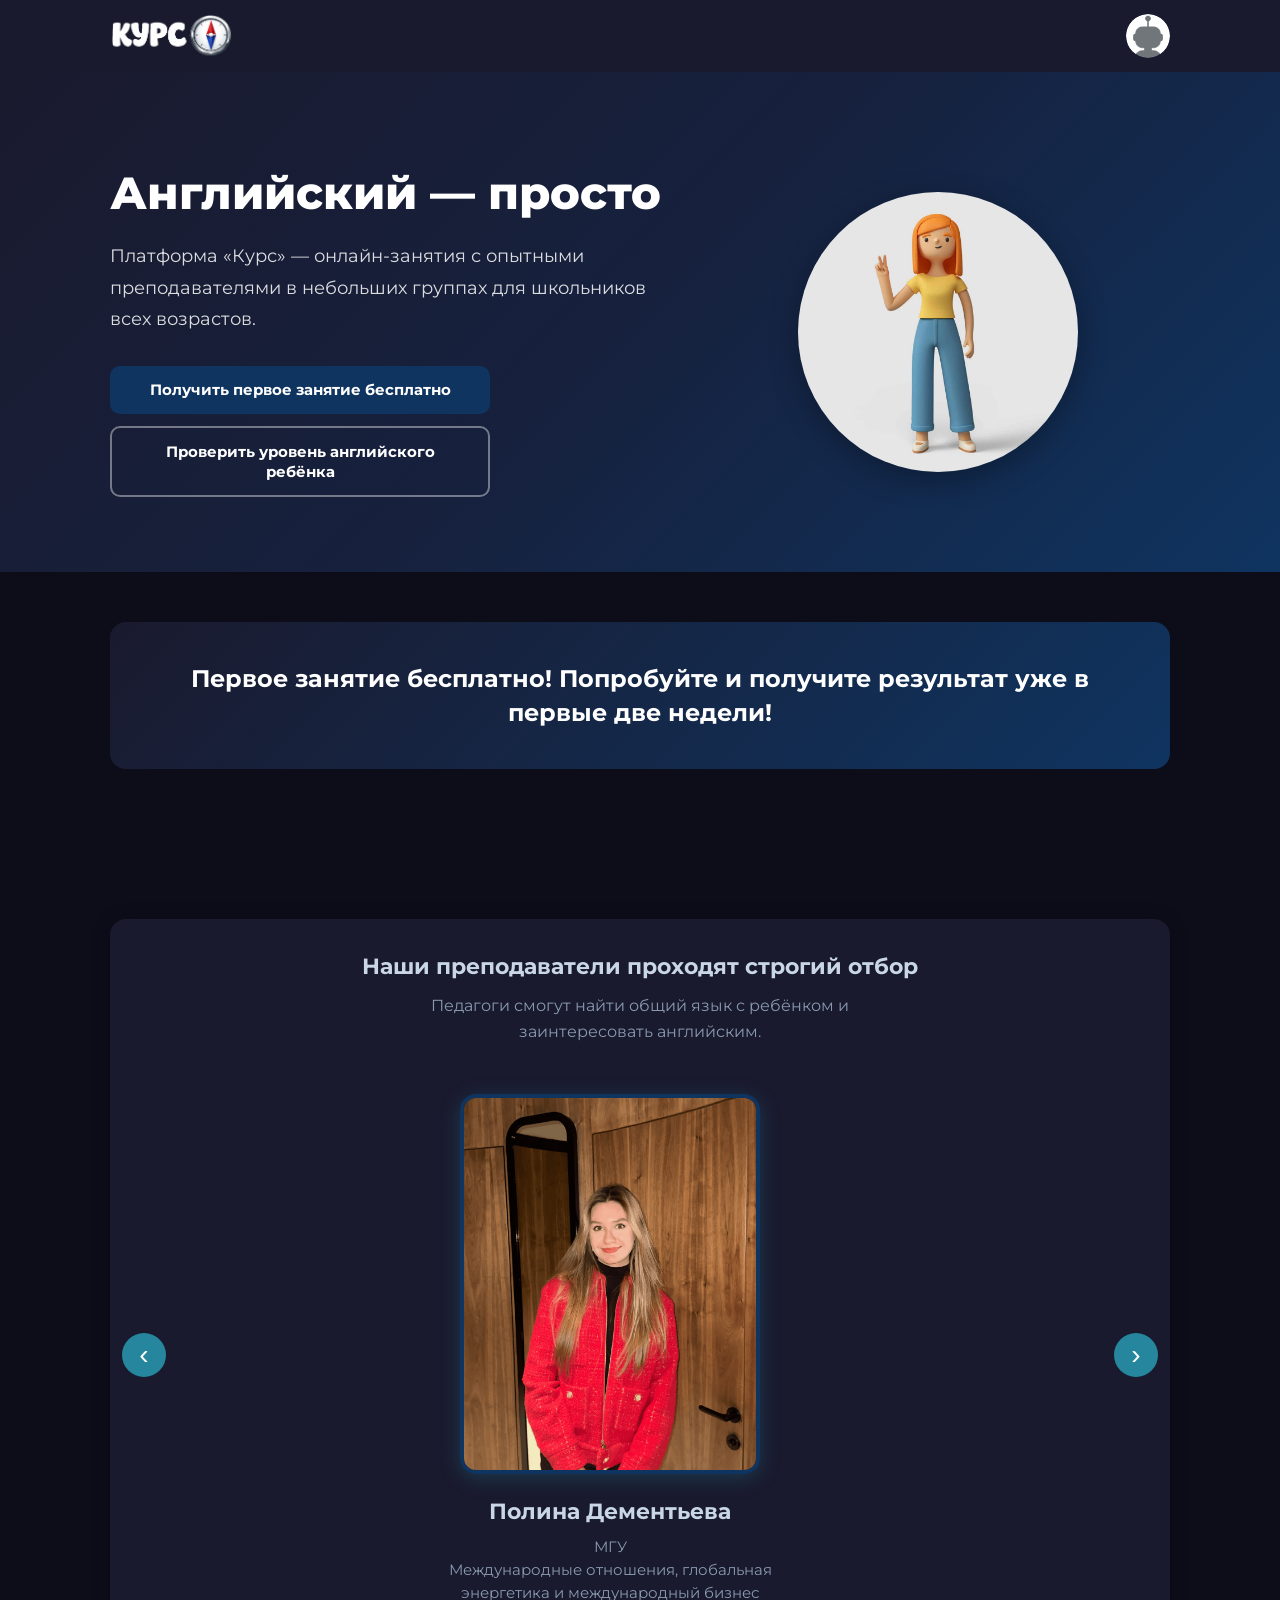
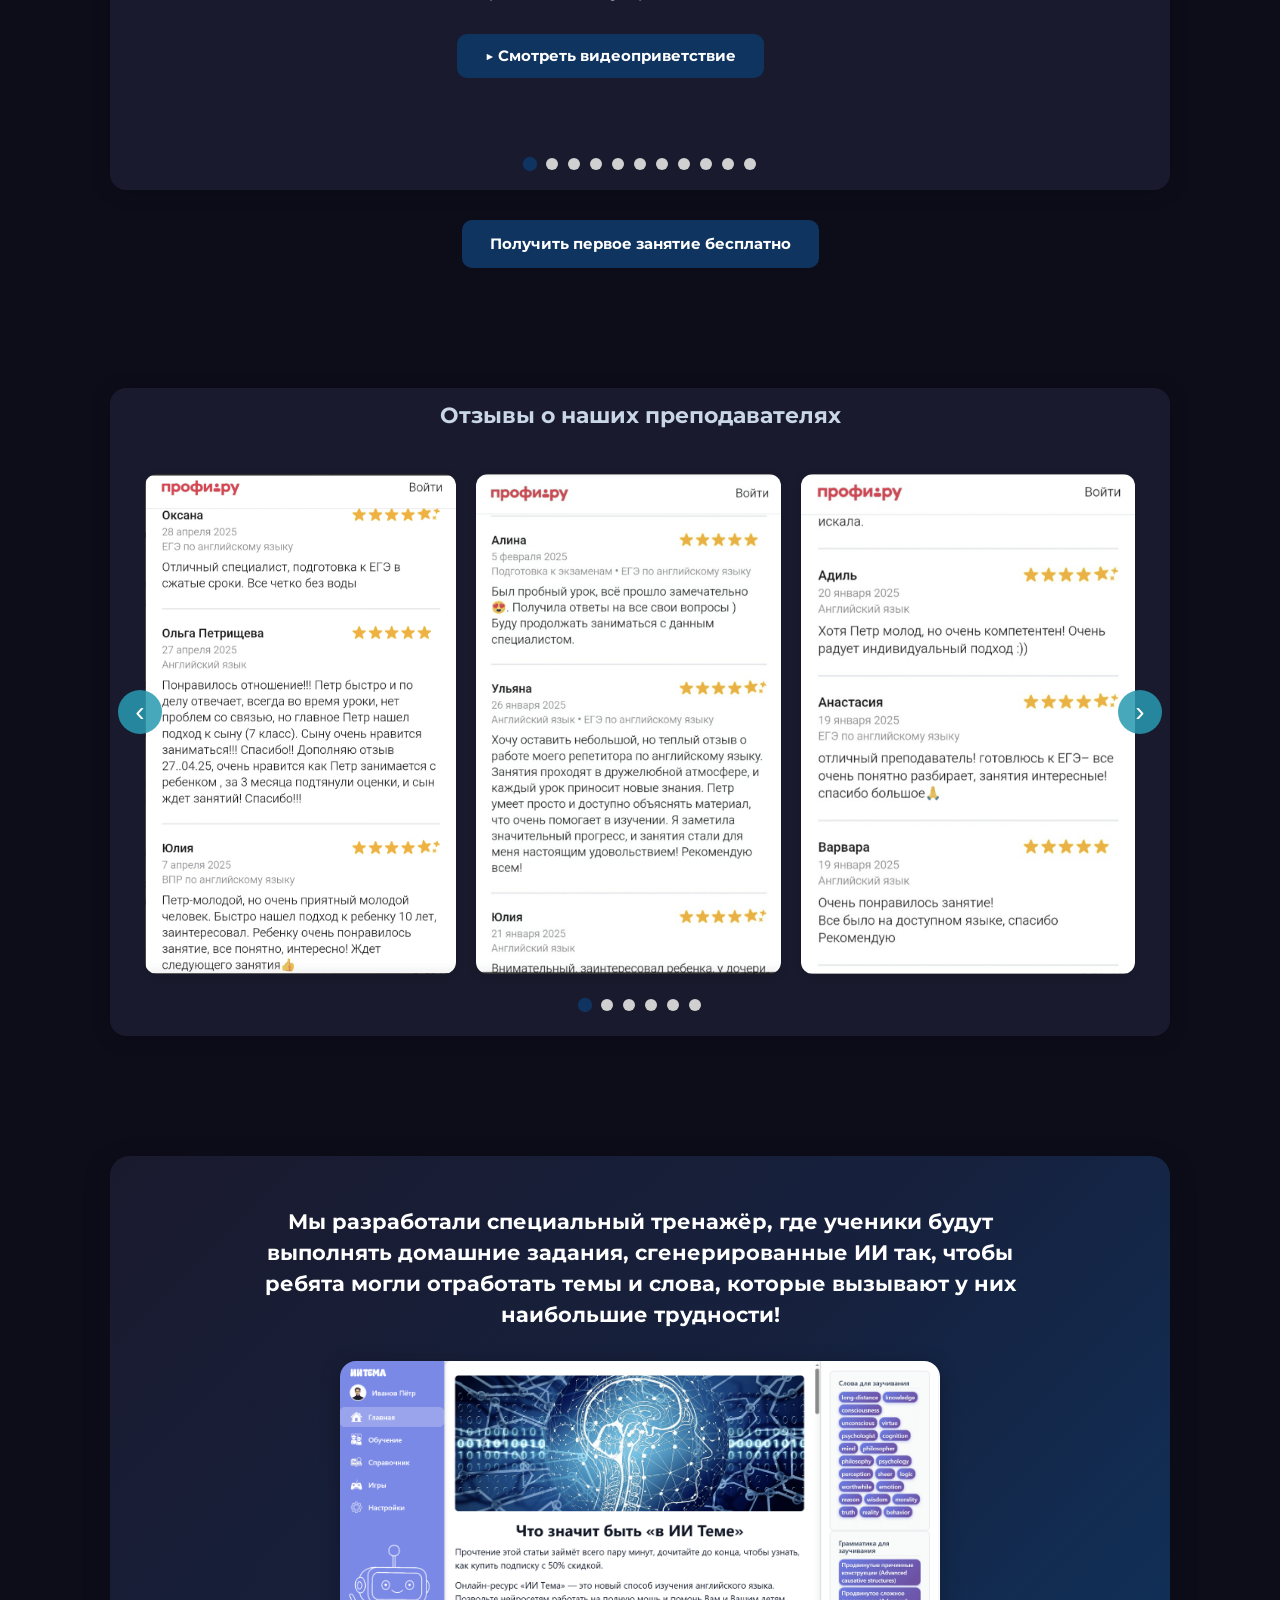
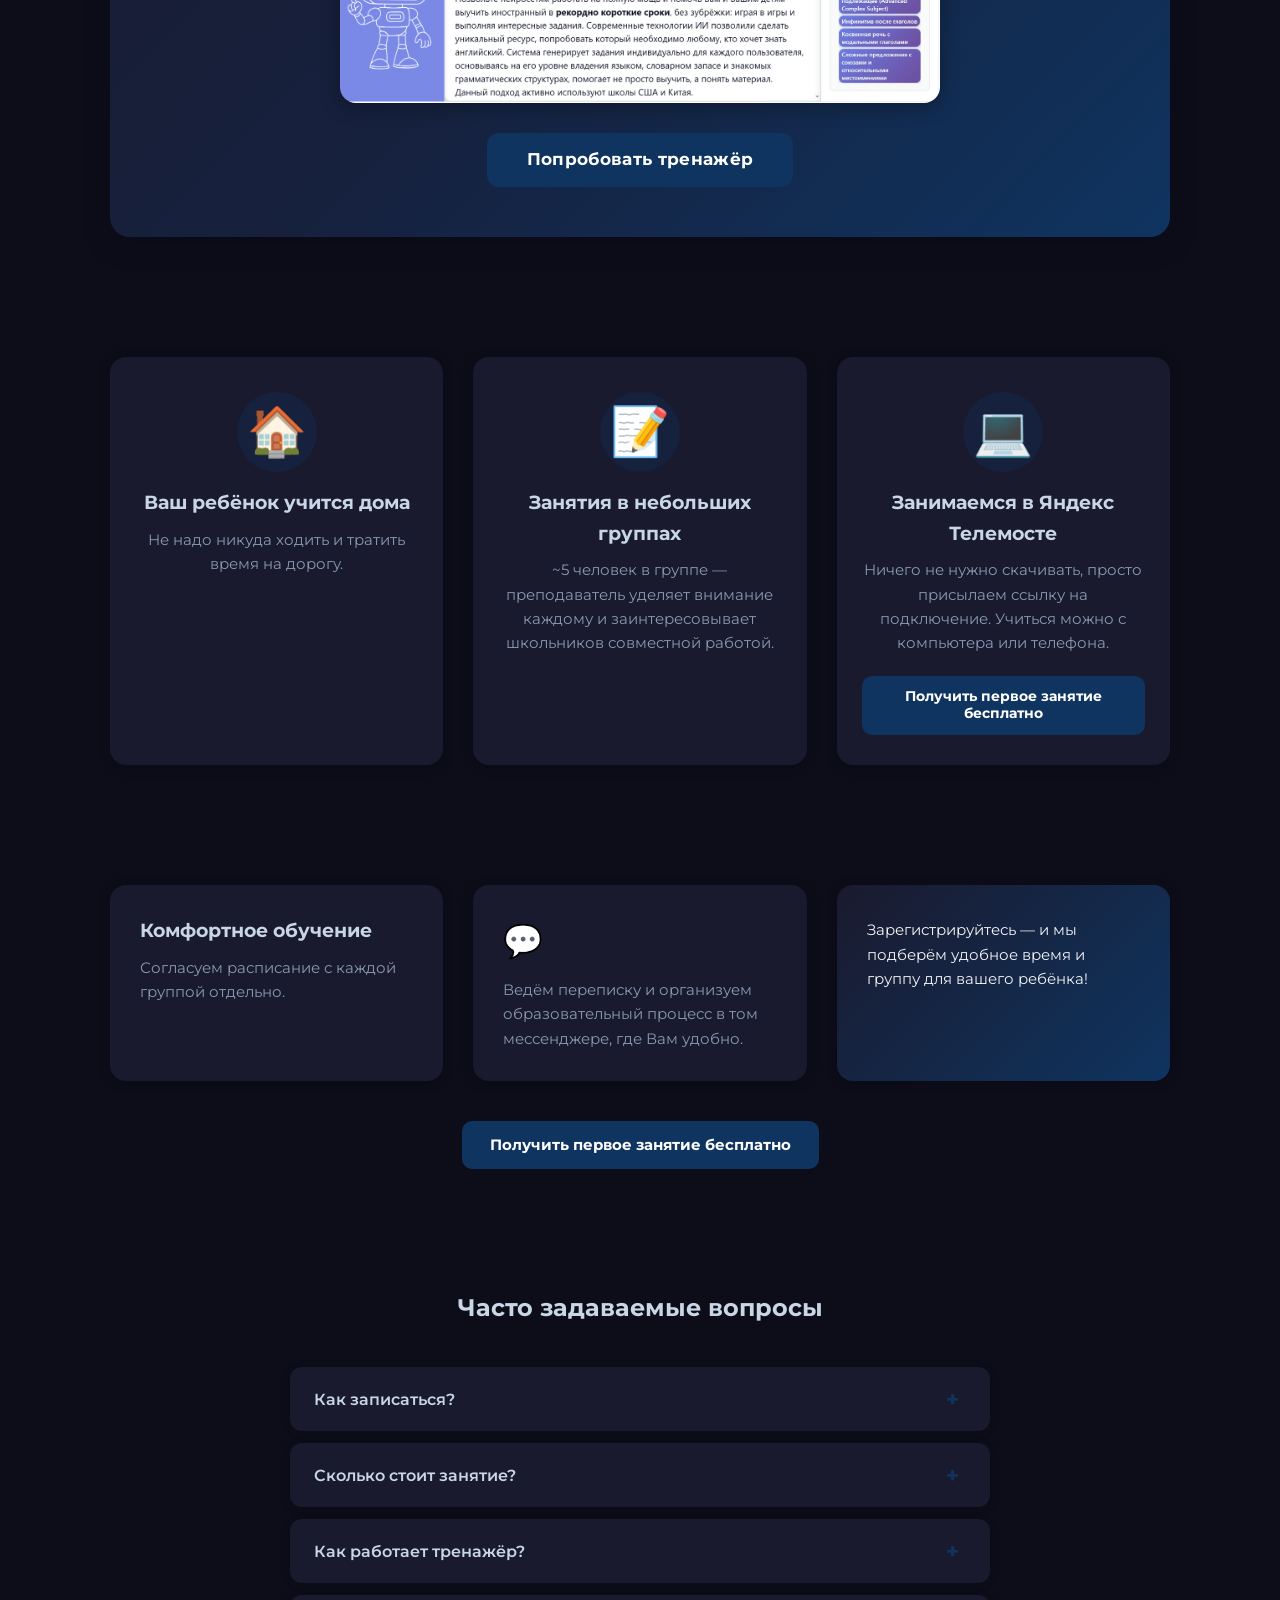
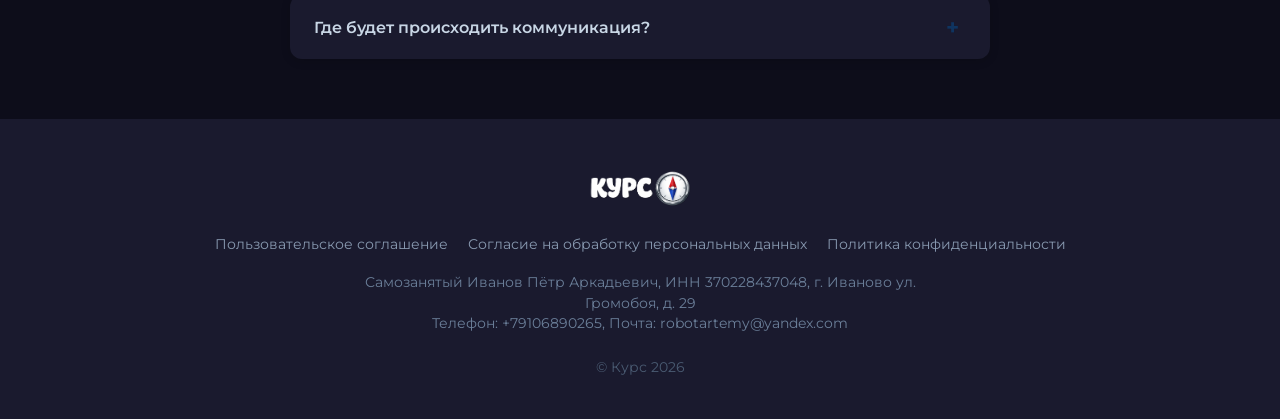
==== kurs_frontend/index.html @ ae67c0a7 "-" ====
﻿<!DOCTYPE html>
<html lang="ru">

<head>
  <!-- Yandex.Metrika counter -->
  <script type="text/javascript">
    (function (m, e, t, r, i, k, a) {
      m[i] = m[i] || function () { (m[i].a = m[i].a || []).push(arguments) };
      m[i].l = 1 * new Date();
      for (var j = 0; j < document.scripts.length; j++) { if (document.scripts[j].src === r) { return; } }
      k = e.createElement(t), a = e.getElementsByTagName(t)[0], k.async = 1, k.src = r, a.parentNode.insertBefore(k, a)
    })(window, document, "script", "https://mc.yandex.ru/metrika/tag.js?id=108667371", "ym");
    // Metrika init — всегда активна
  </script>
  <noscript>
    <div><img src="https://mc.yandex.ru/watch/108667371" style="position:absolute; left:-9999px;" alt="" /></div>
  </noscript>
  <!-- /Yandex.Metrika counter -->

  <meta charset="utf-8">
  <meta name="viewport" content="width=device-width, initial-scale=1.0">
  <meta name="description"
    content="Курс - онлайн-занятия английским с опытными преподавателями для школьников. Первое занятие бесплатно!">
  <title>Курс - Английский для школьников онлайн</title>
  <link rel="preconnect" href="https://fonts.googleapis.com">
  <link rel="preconnect" href="https://fonts.gstatic.com" crossorigin>
  <link href="https://fonts.googleapis.com/css2?family=Montserrat:wght@400;500;600;700;800;900&display=swap"
    rel="stylesheet">
  <link rel="stylesheet" href="index.css">
</head>

<body>

  <!-- ============ HEADER ============ -->
  <header class="header">
    <div class="container header-inner">
      <img src="images/kurs_logo.png" alt="Курс логотип" class="logo">
      <div class="header-right">
        <div class="avatar-circle">
          <img src="images/default_avatar.png" alt="Аватар" class="avatar-img">
        </div>
      </div>
    </div>
  </header>

  <!-- ============ HERO ============ -->
  <section class="hero">
    <div class="container hero-grid">
      <div class="hero-text">
        <h1>Английский — просто</h1>
        <p class="hero-subtitle">Платформа «Курс» — онлайн-занятия с опытными преподавателями в небольших группах для
          школьников всех возрастов.</p>
        <div class="hero-buttons">
          <button class="btn btn-primary" onclick="openModal()">Получить первое занятие бесплатно</button>
          <button class="btn btn-secondary" onclick="openTestModal()">Проверить уровень английского ребёнка</button>
        </div>
      </div>
      <div class="hero-image">
        <img src="images/start_picture.jpg" alt="Учёба онлайн" class="hero-image-round">
      </div>
    </div>
  </section>

  <!-- ============ BANNтсяER ============ -->
  <section class="banner">
    <div class="container">
      <div class="banner-card">
        <h2>Первое занятие бесплатно! Попробуйте и получите результат уже в первые две недели!</h2>
      </div>
    </div>
  </section>

  <!-- ============ TEACHERS ============ -->
  <section class="section" id="teachers">
    <div class="container">
      <!-- Teacher carousel -->
      <div class="teachers-carousel">
        <div class="teachers-header">
          <h3>Наши преподаватели проходят строгий отбор</h3>
          <p>Педагоги смогут найти общий язык с ребёнком и заинтересовать английским.</p>
        </div>

        <div class="teacher-slider" id="teacherSlider">
          <!-- Teacher 1: Полина Дементьева -->
          <div class="teacher-card" data-teacher="1">
            <div class="teacher-photo">
              <img src="images/teacher_1.png" alt="Полина Дементьева">
            </div>
            <h4 class="teacher-name">Полина Дементьева</h4>
            <p class="teacher-desc">МГУ<br>Международные отношения, глобальная энергетика и международный бизнес</p>
            <!-- Video section for teacher 1 -->
            <div class="teacher-video-section">
              <button class="btn btn-play" onclick="openTeacherVideo('videos/teacher_1_video.mp4', 1)">▶ Смотреть
                видеоприветствие</button>
            </div>
          </div>

          <!-- Teacher 2: Пётр Иванов -->
          <div class="teacher-card" data-teacher="2">
            <div class="teacher-photo">
              <img src="images/teacher_2.jpg" alt="Пётр Иванов">
            </div>
            <h4 class="teacher-name">Пётр Иванов</h4>
            <p class="teacher-desc">РУДН<br>Филология</p>
          </div>

          <!-- Teacher 3: Диана Пакушина -->
          <div class="teacher-card" data-teacher="3">
            <div class="teacher-photo">
              <img src="images/teacher_3.jpg" alt="Диана Пакушина">
            </div>
            <h4 class="teacher-name">Диана Пакушина</h4>
            <p class="teacher-desc">ИвГУ<br>Зарубежная филология, переводоведение</p>
          </div>

          <!-- Teacher 4: Дана Дубильер -->
          <div class="teacher-card" data-teacher="4">
            <div class="teacher-photo">
              <img src="images/teacher_4.jpg" alt="Дана Дубильер">
            </div>
            <h4 class="teacher-name">Дана Дубильер</h4>
            <p class="teacher-desc">ТГУ, МГУ<br>Инновационные методики обучения английскому языку: теория и практика</p>
          </div>

          <!-- Teacher 5: Матвей Маликов -->
          <div class="teacher-card" data-teacher="5">
            <div class="teacher-photo">
              <img src="images/teacher_5.jpg" alt="Матвей Маликов">
            </div>
            <h4 class="teacher-name">Матвей Маликов</h4>
            <p class="teacher-desc">РУДН<br>Филология</p>
          </div>

          <!-- Teacher 6: Полина Лукина -->
          <div class="teacher-card" data-teacher="6">
            <div class="teacher-photo">
              <img src="images/teacher_6.png" alt="Полина Лукина">
            </div>
            <h4 class="teacher-name">Полина Лукина</h4>
            <p class="teacher-desc">УМЦ<br>Лингвистика межкультурных отношений</p>
          </div>

          <!-- Teacher 7: Артём Телегин -->
          <div class="teacher-card" data-teacher="7">
            <div class="teacher-photo">
              <img src="images/teacher_7.jpg" alt="Артём Телегин">
            </div>
            <h4 class="teacher-name">Артём Телегин</h4>
            <p class="teacher-desc">ТОГУ<br>Перевод переводоведение</p>
          </div>

          <!-- Teacher 8: Анастасия Евграшина -->
          <div class="teacher-card" data-teacher="8">
            <div class="teacher-photo">
              <img src="images/teacher_8.jpg" alt="Анастасия Евграшина">
            </div>
            <h4 class="teacher-name">Анастасия Евграшина</h4>
            <p class="teacher-desc">РУДН<br>Филология</p>
          </div>

          <!-- Teacher 9: Анастасия Фоменкова -->
          <div class="teacher-card" data-teacher="9">
            <div class="teacher-photo">
              <img src="images/teacher_9.jpg" alt="Анастасия Фоменкова">
            </div>
            <h4 class="teacher-name">Анастасия Фоменкова</h4>
            <p class="teacher-desc">МИУ<br>Международные отношения, перевод переводоведение</p>
          </div>

          <!-- Teacher 10: Марина Шатских -->
          <div class="teacher-card" data-teacher="10">
            <div class="teacher-photo">
              <img src="images/teacher_10.jpg" alt="Марина Шатских">
            </div>
            <h4 class="teacher-name">Марина Шатских</h4>
            <p class="teacher-desc">ТНУ<br>Английский и испанский языки и литература</p>
          </div>

          <!-- Teacher 11: Юлия Терехова -->
          <div class="teacher-card" data-teacher="11">
            <div class="teacher-photo">
              <img src="images/teacher_11.png" alt="Юлия Терехова">
            </div>
            <h4 class="teacher-name">Юлия Терехова</h4>
            <p class="teacher-desc">Bilim University (Анталия)<br>Политология и международные отношения</p>
          </div>
        </div>

        <!-- Navigation arrows -->
        <button class="slider-arrow slider-arrow-left" onclick="slideTeacher(-1)">‹</button>
        <button class="slider-arrow slider-arrow-right" onclick="slideTeacher(1)">›</button>

        <!-- Dots -->
        <div class="slider-dots" id="teacherDots">
          <span class="dot active" onclick="goToTeacher(0)"></span>
          <span class="dot" onclick="goToTeacher(1)"></span>
          <span class="dot" onclick="goToTeacher(2)"></span>
          <span class="dot" onclick="goToTeacher(3)"></span>
          <span class="dot" onclick="goToTeacher(4)"></span>
          <span class="dot" onclick="goToTeacher(5)"></span>
          <span class="dot" onclick="goToTeacher(6)"></span>
          <span class="dot" onclick="goToTeacher(7)"></span>
          <span class="dot" onclick="goToTeacher(8)"></span>
          <span class="dot" onclick="goToTeacher(9)"></span>
          <span class="dot" onclick="goToTeacher(10)"></span>
        </div>
      </div>

      <div style="text-align:center; margin-top: 30px;">
        <button class="btn btn-primary" onclick="openModal()">Получить первое занятие бесплатно</button>
      </div>
    </div>
  </section>

  <!-- ============ REVIEWS ============ -->
  <section class="section" id="reviews">
    <div class="container">

      <div class="reviews-carousel">
        <div class="reviews-header">
          <h3>Отзывы о наших преподавателях</h3>
        </div>

        <div class="reviews-slider" id="reviewsSlider">
          <!-- Отзывы Петра Иванова -->
          <!-- Review 1 (Пётр) -->
          <div class="review-card">
            <img src="images/teacher_2_review_1.png" alt="Отзыв 1" class="review-img"
              onclick="openReviewModal(this.src)">
          </div>
          <!-- Review 2 (Пётр) -->
          <div class="review-card">
            <img src="images/teacher_2_review_2.png" alt="Отзыв 2" class="review-img"
              onclick="openReviewModal(this.src)">
          </div>
          <!-- Review 3 (Пётр) -->
          <div class="review-card">
            <img src="images/teacher_2_review_3.png" alt="Отзыв 3" class="review-img"
              onclick="openReviewModal(this.src)">
          </div>
          <!-- Review 4 (Полина) -->
          <div class="review-card">
            <img src="images/teacher_1_review_1.jpg" alt="Отзыв 4" class="review-img"
              onclick="openReviewModal(this.src)">
          </div>
          <!-- Review 5 (Полина) -->
          <div class="review-card">
            <img src="images/teacher_1_review_2.jpg" alt="Отзыв 5" class="review-img"
              onclick="openReviewModal(this.src)">
          </div>
          <!-- Review 6 (Полина) -->
          <div class="review-card">
            <img src="images/teacher_1_review_3.jpg" alt="Отзыв 6" class="review-img"
              onclick="openReviewModal(this.src)">
          </div>
        </div>

        <!-- Navigation arrows -->
        <button class="reviews-arrow reviews-arrow-left" onclick="slideReview(-1)">‹</button>
        <button class="reviews-arrow reviews-arrow-right" onclick="slideReview(1)">›</button>

        <!-- Dots -->
        <div class="reviews-dots" id="reviewsDots">
          <span class="dot active" onclick="goToReview(0)"></span>
          <span class="dot" onclick="goToReview(1)"></span>
          <span class="dot" onclick="goToReview(2)"></span>
          <span class="dot" onclick="goToReview(3)"></span>
          <span class="dot" onclick="goToReview(4)"></span>
          <span class="dot" onclick="goToReview(5)"></span>
        </div>
      </div>
    </div>
  </section>

  <!-- ============ TEMA RESOURCE ============ -->
  <section class="section tema-section">
    <div class="container">
      <div class="tema-card">
        <h2 class="tema-title">Мы разработали специальный тренажёр, где ученики будут выполнять домашние задания,
          сгенерированные ИИ так, чтобы ребята могли отработать темы и слова, которые вызывают у них наибольшие
          трудности!
        </h2>
        <div class="tema-image-wrapper">
          <img src="images/tema.png" alt="Tema.study - платформа с ИИ для домашних заданий" class="tema-image">
        </div>
        <a href="https://tema.study" target="_blank" class="btn btn-tema">Попробовать тренажёр</a>
      </div>
    </div>
  </section>

  <!-- ============ FEATURES ============ -->
  <section class="section">
    <div class="container">
      <div class="features-grid">
        <div class="feature-card">
          <div class="feature-img">🏠</div>
          <h4>Ваш ребёнок учится дома</h4>
          <p>Не надо никуда ходить и тратить время на дорогу.</p>
        </div>
        <div class="feature-card">
          <div class="feature-img">📝</div>
          <h4>Занятия в небольших группах</h4>
          <p>~5 человек в группе — преподаватель уделяет внимание каждому и заинтересовывает школьников совместной
            работой.</p>
        </div>
        <div class="feature-card">
          <div class="feature-img">💻</div>
          <h4>Занимаемся в Яндекс Телемосте</h4>
          <p>Ничего не нужно скачивать, просто присылаем ссылку на подключение. Учиться можно с компьютера или телефона.
          </p>
          <button class="btn btn-primary" onclick="openModal()">Получить первое занятие бесплатно</button>
        </div>
      </div>
    </div>
  </section>

  <!-- ============ COMFORT ============ -->
  <section class="section">
    <div class="container">
      <div class="comfort-grid">
        <div class="comfort-item">
          <h4>Комфортное обучение</h4>
          <p>Согласуем расписание с каждой группой отдельно.</p>
        </div>
        <div class="comfort-item">
          <div class="icon">💬</div>
          <p>Ведём переписку и организуем образовательный процесс в том мессенджере, где Вам удобно.</p>
        </div>
        <div class="comfort-item comfort-item-accent">
          <div class="comfort-accent-content">
            <p>Зарегистрируйтесь — и мы подберём удобное время и группу для вашего ребёнка!</p>
          </div>
        </div>
      </div>
      <div style="text-align:center; margin-top: 40px;">
        <button class="btn btn-primary" onclick="openModal()">Получить первое занятие бесплатно</button>
      </div>
    </div>
  </section>

  <!-- ============ FAQ ============ -->
  <section class="section" id="faq">
    <div class="container">
      <div class="faq-header">
        <h3>Часто задаваемые вопросы</h3>
      </div>

      <div class="faq-list">
        <div class="faq-item">
          <button class="faq-question" onclick="toggleFaq(this)">
            <span>Как записаться?</span>
            <span class="faq-icon">+</span>
          </button>
          <div class="faq-answer">
            <p>Зарегистрируйтесь и с Вами сразу свяжется наш менеджер, чтобы записать на бесплатное пробное занятие.</p>
          </div>
        </div>

        <div class="faq-item">
          <button class="faq-question" onclick="toggleFaq(this)">
            <span>Сколько стоит занятие?</span>
            <span class="faq-icon">+</span>
          </button>
          <div class="faq-answer">
            <p>Зависит от группы, определяемой по уровню языка, одно можно сказать точно, наше предложение по цене будет
              одним из лучших, так как все наши бизнес-процессы оптимизированы.</p>
          </div>
        </div>

        <div class="faq-item">
          <button class="faq-question" onclick="toggleFaq(this)">
            <span>Как работает тренажёр?</span>
            <span class="faq-icon">+</span>
          </button>
          <div class="faq-answer">
            <p>Наш тренажёр разрабатывался год и протестирован на многих учениках — с ним люди, которые не имели никаких
              знаний, начинали говорить в первые недели занятий.</p>
          </div>
        </div>

        <div class="faq-item">
          <button class="faq-question" onclick="toggleFaq(this)">
            <span>Где будет происходить коммуникация?</span>
            <span class="faq-icon">+</span>
          </button>
          <div class="faq-answer">
            <p>Занятия мы ведём в Яндекс Телемосте, а общаемся с родителями и учениками в том мессенджере, где им
              удобно.</p>
          </div>
        </div>
      </div>
    </div>
  </section>

  <!-- ============ FOOTER ============ -->
  <footer class="footer">
    <div class="container footer-inner">
      <img src="images/kurs_logo.png" alt="Курс логотип" class="logo footer-logo">
      <div class="footer-links">
        <a href="/docs/user-agreement/">Пользовательское соглашение</a>
        <a href="/docs/consent/">Согласие на обработку персональных данных</a>
        <a href="/docs/privacy-policy/">Политика конфиденциальности</a>
      </div>
      <p class="footer-info">Самозанятый Иванов Пётр Аркадьевич, ИНН 370228437048, г. Иваново ул. Громобоя, д.
        29<br>Телефон: +79106890265, Почта: robotartemy@yandex.com</p>
      <p class="footer-copyright">© Курс 2026</p>
    </div>
  </footer>

  <!-- ============ MODAL: Вход / Регистрация ============ -->
  <div id="modal" class="modal-overlay">
    <div class="modal modal-auth">
      <button class="modal-close" onclick="closeModal()">&times;</button>
      <div class="modal-body">
        <p class="modal-title">
          Чтобы получить бесплатное занятие, полезные материалы и специальное предложение, войдите в свой аккаунт!
        </p>
        <div class="auth-buttons">
          <button class="btn btn-auth active" id="btnLoginTab" onclick="switchAuthTab('login')">Вход</button>
          <button class="btn btn-auth" id="btnRegisterTab" onclick="switchAuthTab('register')">Регистрация</button>
        </div>
        <div id="loginForm" class="auth-form">
          <label for="loginPhone">Номер телефона</label>
          <input type="tel" id="loginPhone" placeholder="+7 (___) ___-__-__" autocomplete="tel">
          <label for="loginPassword">Пароль</label>
          <input type="password" id="loginPassword" placeholder="Введите пароль" autocomplete="current-password">
          <div id="loginError" class="auth-error"
            style="display:none; color:#e57373; font-size:0.85rem; margin-bottom:10px;"></div>
          <button class="btn btn-login" id="loginSubmitBtn" onclick="loginByPhone()">Войти</button>
          <button class="btn btn-yandex" id="yandexBtnLogin"
            onclick="window.location.href='/api/yandex-auth/?mode=login'">
            Вход через Яндекс
          </button>
        </div>
        <div id="registerForm" class="auth-form" style="display:none;">
          <label for="regPhone">Номер телефона</label>
          <input type="tel" id="regPhone" placeholder="+7 (___) ___-__-__" autocomplete="tel">
          <label for="regPassword">Пароль</label>
          <input type="password" id="regPassword" placeholder="Придумайте пароль (минимум 8 символов)"
            autocomplete="new-password">
          <label for="regPassword2">Повторите пароль</label>
          <input type="password" id="regPassword2" placeholder="Повторите пароль" autocomplete="new-password">
          <div id="regError" class="auth-error"
            style="display:none; color:#e57373; font-size:0.85rem; margin-bottom:10px;"></div>
          <button class="btn btn-login" id="registerSubmitBtn" onclick="registerByPhone()">Зарегистрироваться</button>
          <button class="btn btn-yandex" id="yandexBtnRegister"
            onclick="window.location.href='/api/yandex-auth/?mode=register'">
            Регистрация через Яндекс
          </button>
        </div>
      </div>
    </div>
  </div>

  <!-- ============ MODAL: Тест ============ -->
  <div id="testModal" class="modal-overlay">
    <div class="modal modal-test">
      <button class="modal-close" onclick="closeTestModal()">&times;</button>
      <div id="testContent" class="modal-body"></div>
    </div>
  </div>

  <!-- ============ MODAL: Видео преподавателя ============ -->
  <div id="videoModal" class="modal-overlay">
    <div class="modal modal-video">
      <button class="modal-close" onclick="closeVideoModal()">&times;</button>
      <div class="modal-body video-modal-body">
        <video id="teacherVideoPlayer" controls class="teacher-video-player">
          <source src="" type="video/mp4">
          Ваш браузер не поддерживает видео.
        </video>
      </div>
    </div>
  </div>

  <!-- ============ MODAL: Просмотр отзыва ============ -->
  <div id="reviewModal" class="modal-overlay">
    <div class="modal modal-review">
      <button class="modal-close" onclick="closeReviewModal()">&times;</button>
      <div class="modal-body review-modal-body">
        <img id="reviewModalImg" src="" alt="Отзыв" class="review-full-img">
      </div>
    </div>
  </div>

  <!-- ============ MODAL: Срочная запись с таймером ============ -->
  <div id="urgencyModal" class="modal-overlay">
    <div class="modal modal-urgency">
      <div class="modal-urgency-header">
        <div class="urgency-timer-bar" id="urgencyTimerBar"></div>
      </div>
      <div class="modal-body">
        <button class="modal-close urgency-close" onclick="closeUrgencyModal()" title="Закрыть">&times;</button>
        <p class="modal-title">Успейте записать вашего ребёнка на занятие!</p>
        <p class="modal-title urgency-subtitle">Заполните данные, чтобы наш менеджер мог связаться с вами и вы получили
          <strong>первое занятие для вашего ребёнка бесплатно</strong>!
        </p>
        <form id="urgencyForm">
          <label for="urgencyPhone">Номер телефона <span class="required">*</span></label>
          <input type="tel" id="urgencyPhone" required placeholder="+7 (___) ___-__-__">
          <div class="modal-buttons">
            <button type="button" class="btn btn-cancel" onclick="closeUrgencyModal()">Нет, спасибо</button>
            <button type="button" class="btn btn-primary" id="urgencySubmitBtn">Отправить</button>
          </div>
        </form>
        <div class="modal-extra">
          <p class="modal-extra-text">Напишите нам сами и получите <strong>второе занятие для вашего ребёнка
              бесплатно</strong>!</p>
          <a href="https://t.me/pete_ivan2000" target="_blank" class="btn btn-tg">Написать менеджеру</a>
        </div>
      </div>
    </div>
  </div>

  <!-- Куки-баннер удалён. Метрика всегда активна. -->

  <!-- ============ SCRIPTS ============ -->
  <script>
    /* ---- Яндекс Метрика — инициализация сразу, без куки-баннера ---- */
    (function () {
      if (typeof ym === "function") {
        ym(108667371, "init", {
          ssr: true, webvisor: true, clickmap: true, ecommerce: "dataLayer",
          referrer: document.referrer, url: location.href,
          accurateTrackBounce: true, trackLinks: true
        });
      }
    })();

    var testQuestions = [];
    var currentQuestionIndex = 0;
    var userAnswers = [];

    fetch("english_level_test.json")
      .then(function (r) { return r.json(); })
      .then(function (data) { testQuestions = data; })
      .catch(function (e) { console.error("Error loading test:", e); });

    function openModal() { document.getElementById("modal").classList.add("open"); }
    function closeModal() { document.getElementById("modal").classList.remove("open"); }

    function openTestModal() {
      currentQuestionIndex = 0;
      userAnswers = [];
      displayQuestion();
      document.getElementById("testModal").classList.add("open");
    }

    function closeTestModal() { document.getElementById("testModal").classList.remove("open"); }

    function displayQuestion() {
      var el = document.getElementById("testContent");
      var num = currentQuestionIndex + 1;
      if (currentQuestionIndex >= 24) { showTestResults(); return; }
      var q = testQuestions["question_" + num];
      if (!q) { showTestResults(); return; }

      var opts = "";
      for (var i = 1; i <= 5; i++) {
        var opt = testQuestions["question_" + num + "_variant_" + i];
        if (!opt) continue;
        var checked = (userAnswers[currentQuestionIndex] && userAnswers[currentQuestionIndex].answer === i) ? "checked" : "";
        opts += '<label class="test-option"><input type="radio" name="answer" value="' + i + '" ' + checked + ">" + opt + "</label>";
      }

      var nav = '<div class="test-nav">';
      if (currentQuestionIndex > 0) nav += '<button class="btn btn-ghost" onclick="prevQuestion()">Назад</button>';
      nav += '<button class="btn btn-primary" onclick="nextQuestion()">Далее</button>';
      nav += '<button class="btn btn-ghost" onclick="skipQuestion()">Пропустить</button></div>';

      el.innerHTML = '<div class="test-question"><div class="test-progress">Вопрос ' + num + ' из 24</div><p class="test-q-text">' + q + "</p>" + opts + nav + "</div>";
    }

    function nextQuestion() {
      var sel = document.querySelector("#testContent input[name='answer']:checked");
      if (!sel) { alert("Пожалуйста, выберите ответ"); return; }
      var num = currentQuestionIndex + 1;
      var correct = testQuestions["question_" + num + "_correct_variant"];
      userAnswers[currentQuestionIndex] = { question: num, answer: parseInt(sel.value), correct: correct };
      currentQuestionIndex++;
      displayQuestion();
    }

    function prevQuestion() { if (currentQuestionIndex > 0) { currentQuestionIndex--; displayQuestion(); } }

    function skipQuestion() {
      var num = currentQuestionIndex + 1;
      var correct = testQuestions["question_" + num + "_correct_variant"];
      userAnswers[currentQuestionIndex] = { question: num, answer: -1, correct: correct };
      currentQuestionIndex++;
      displayQuestion();
    }

    function showTestResults() {
      var el = document.getElementById("testContent");
      var correct = 0, total = 0;
      for (var i = 0; i < userAnswers.length; i++) {
        if (userAnswers[i] && userAnswers[i].answer !== -1) {
          total++;
          if (userAnswers[i].answer === userAnswers[i].correct) correct++;
        }
      }
      var pct = total > 0 ? Math.round((correct / total) * 100) : 0;
      var level = pct >= 85 ? "Продвинутый" : (pct >= 65 ? "Продолжающий" : "Начальный");
      var lc = { "Начальный": "#e3f2fd", "Продолжающий": "#fff3e0", "Продвинутый": "#e8f5e9" };
      el.innerHTML = '<div class="test-result"><h3>Тест завершён!</h3><div class="result-stats"><p>Правильных ответов: <strong>' + correct + ' из ' + total + '</strong></p><p>Процент правильных: <strong>' + pct + "%</strong></p></div><div class='result-level' style='background:" + (lc[level] || "#e8f5e9") + "'>Ваш уровень: <strong>" + level + '</strong></div><button class="btn btn-primary" onclick="openFormWithLevel()">Записаться на пробное занятие бесплатно</button></div>';
    }

    function openFormWithLevel() { closeTestModal(); openModal(); }


    /* ---- Auth form tab switching ---- */
    var currentAuthTab = 'login';

    function switchAuthTab(tab) {
      currentAuthTab = tab;
      document.getElementById('btnLoginTab').classList.toggle('active', tab === 'login');
      document.getElementById('btnRegisterTab').classList.toggle('active', tab === 'register');
      document.getElementById('loginForm').style.display = tab === 'login' ? 'block' : 'none';
      document.getElementById('registerForm').style.display = tab === 'register' ? 'block' : 'none';
    }

    /* ---- Регистрация по телефону ---- */
    function registerByPhone() {
      var phone = document.getElementById('regPhone').value.trim();
      var password = document.getElementById('regPassword').value.trim();
      var password2 = document.getElementById('regPassword2').value.trim();
      var errorEl = document.getElementById('regError');

      errorEl.style.display = 'none';

      if (!phone) { showAuthError('regError', 'Введите номер телефона'); return; }
      if (!password || password.length < 4) { showAuthError('regError', 'Пароль должен быть не менее 4 символов'); return; }
      if (password !== password2) { showAuthError('regError', 'Пароли не совпадают'); return; }

      fetch('/api/auth/register/', {
        method: 'POST',
        headers: { 'Content-Type': 'application/json' },
        body: JSON.stringify({ phone: phone, password: password }),
        credentials: 'include'
      })
        .then(function (r) {
          if (r.ok) {
            // Успешная регистрация — редирект на welcome
            window.location.href = '/welcome.html';
          } else {
            return r.json().then(function (data) {
              showAuthError('regError', data.error || 'Ошибка регистрации');
            });
          }
        })
        .catch(function () { showAuthError('regError', 'Ошибка соединения с сервером'); });
    }

    /* ---- Вход по телефону ---- */
    function loginByPhone() {
      var phone = document.getElementById('loginPhone').value.trim();
      var password = document.getElementById('loginPassword').value.trim();
      var errorEl = document.getElementById('loginError');

      errorEl.style.display = 'none';

      if (!phone) { showAuthError('loginError', 'Введите номер телефона'); return; }
      if (!password) { showAuthError('loginError', 'Введите пароль'); return; }

      fetch('/api/auth/login/', {
        method: 'POST',
        headers: { 'Content-Type': 'application/json' },
        body: JSON.stringify({ phone: phone, password: password }),
        credentials: 'include'
      })
        .then(function (r) {
          if (r.ok) {
            window.location.href = '/welcome.html';
          } else {
            return r.json().then(function (data) {
              showAuthError('loginError', data.error || 'Ошибка входа');
            });
          }
        })
        .catch(function () { showAuthError('loginError', 'Ошибка соединения с сервером'); });
    }

    function showAuthError(id, msg) {
      var el = document.getElementById(id);
      el.textContent = msg;
      el.style.display = 'block';
    }

    /* ---- Urgency modal with timer ---- */
    var urgencyTimerInterval = null;
    var URGENCY_DURATION = 30000;

    function openUrgencyModal() {
      document.getElementById("urgencyModal").classList.add("open");
      startUrgencyTimer();
    }

    function closeUrgencyModal() {
      document.getElementById("urgencyModal").classList.remove("open");
      if (urgencyTimerInterval) {
        clearInterval(urgencyTimerInterval);
        urgencyTimerInterval = null;
      }
      var bar = document.getElementById("urgencyTimerBar");
      if (bar) {
        bar.style.width = "100%";
        bar.style.background = "#0f3460";
      }
    }

    function startUrgencyTimer() {
      var bar = document.getElementById("urgencyTimerBar");
      if (!bar) return;
      var startTime = Date.now();
      urgencyTimerInterval = setInterval(function () {
        var elapsed = Date.now() - startTime;
        var pct = Math.max(0, 100 - (elapsed / URGENCY_DURATION) * 100);
        bar.style.width = pct + "%";
        if (pct > 66) {
          bar.style.background = "#0f3460";
        } else if (pct > 33) {
          bar.style.background = "#1a1a2e";
        } else {
          bar.style.background = "#16213e";
        }
        if (pct <= 0) {
          clearInterval(urgencyTimerInterval);
          urgencyTimerInterval = null;
          closeUrgencyModal();
        }
      }, 50);
    }

    document.addEventListener("DOMContentLoaded", function () {
      document.getElementById("modal").addEventListener("click", function (e) { if (e.target === this) closeModal(); });
      document.getElementById("testModal").addEventListener("click", function (e) { if (e.target === this) closeTestModal(); });

      document.getElementById("urgencyModal").addEventListener("click", function (e) { if (e.target === this) closeUrgencyModal(); });
      document.getElementById("urgencySubmitBtn").addEventListener("click", function () {
        var phone = document.getElementById("urgencyPhone").value.trim();
        if (!phone || !/^(\+7|8)?[\s\-]?\(?[0-9]{3}\)?[\s\-]?[0-9]{3}[\s\-]?[0-9]{2}[\s\-]?[0-9]{2}$/.test(phone)) {
          alert("Пожалуйста, введите корректный номер телефона.");
          return;
        }
        fetch("/api/csrf/", { credentials: "include" })
          .then(function (r) { return r.json(); })
          .then(function (data) {
            var fd = new FormData();
            fd.append("phone", phone);
            return fetch("/api/register/", { method: "POST", headers: { "X-CSRFToken": data.csrfToken }, credentials: "include", body: fd });
          })
          .then(function (response) {
            if (response.ok) {
              alert("Спасибо! Ваши данные отправлены. Менеджер свяжется с вами для организации первого бесплатного занятия.");
              closeUrgencyModal();
              document.getElementById("urgencyForm").reset();
            } else {
              alert("Произошла ошибка при отправке. Попробуйте ещё раз.");
            }
          })
          .catch(function () { alert("Не удалось отправить данные. Проверьте подключение к интернету."); });
      });
      // Auto-open urgency modal is removed — it should not open automatically
    });

    /* ---- Teacher carousel ---- */
    var currentTeacherIndex = 0;
    var totalTeachers = 11;

    function slideTeacher(direction) {
      currentTeacherIndex += direction;
      if (currentTeacherIndex < 0) currentTeacherIndex = totalTeachers - 1;
      if (currentTeacherIndex >= totalTeachers) currentTeacherIndex = 0;
      updateTeacherSlider();
    }

    function goToTeacher(index) {
      currentTeacherIndex = index;
      updateTeacherSlider();
    }

    function updateTeacherSlider() {
      var slider = document.getElementById("teacherSlider");
      var cards = slider.querySelectorAll(".teacher-card");
      if (cards.length > 0) {
        var cardWidth = cards[0].offsetWidth;
        var style = window.getComputedStyle(cards[0]);
        var marginRight = parseFloat(style.marginRight) || 0;
        var step = cardWidth + marginRight;
        slider.style.transform = "translateX(-" + (currentTeacherIndex * step) + "px)";
      }
      var dots = document.querySelectorAll("#teacherDots .dot");
      for (var i = 0; i < dots.length; i++) {
        dots[i].classList.toggle("active", i === currentTeacherIndex);
      }
    }

    /* ---- Teacher video ---- */
    function openTeacherVideo(videoPath, teacherNum) {
      var video = document.getElementById("teacherVideoPlayer");
      video.src = videoPath;
      video.load();
      document.getElementById("videoModal").classList.add("open");
    }

    function closeVideoModal() {
      var video = document.getElementById("teacherVideoPlayer");
      video.pause();
      video.src = "";
      document.getElementById("videoModal").classList.remove("open");
    }

    document.addEventListener("DOMContentLoaded", function () {
      document.getElementById("videoModal").addEventListener("click", function (e) {
        if (e.target === this) closeVideoModal();
      });
      document.getElementById("reviewModal").addEventListener("click", function (e) {
        if (e.target === this) closeReviewModal();
      });
    });

    /* ---- Reviews carousel ---- */
    var currentReviewIndex = 0;
    var totalReviews = 6;

    function slideReview(direction) {
      currentReviewIndex += direction;
      if (currentReviewIndex < 0) currentReviewIndex = totalReviews - 1;
      if (currentReviewIndex >= totalReviews) currentReviewIndex = 0;
      goToReviewScroll(currentReviewIndex);
    }

    function goToReview(index) {
      currentReviewIndex = index;
      goToReviewScroll(index);
    }

    function goToReviewScroll(index) {
      var slider = document.getElementById("reviewsSlider");
      var cards = slider.querySelectorAll(".review-card");
      if (cards.length > 0 && cards[index]) {
        // Плавно скроллим до нужной карточки
        cards[index].scrollIntoView({ behavior: "smooth", block: "nearest", inline: "start" });
      }
      var dots = document.querySelectorAll("#reviewsDots .dot");
      for (var i = 0; i < dots.length; i++) {
        dots[i].classList.toggle("active", i === index);
      }
    }

    // При ручном скролле обновляем точку
    document.addEventListener("DOMContentLoaded", function () {
      var slider = document.getElementById("reviewsSlider");
      if (slider) {
        slider.addEventListener("scroll", function () {
          var cards = slider.querySelectorAll(".review-card");
          if (cards.length > 0) {
            var sliderRect = slider.getBoundingClientRect();
            var closest = 0;
            var closestDist = Infinity;
            for (var i = 0; i < cards.length; i++) {
              var cardRect = cards[i].getBoundingClientRect();
              var dist = Math.abs(cardRect.left - sliderRect.left);
              if (dist < closestDist) {
                closestDist = dist;
                closest = i;
              }
            }
            currentReviewIndex = closest;
            var dots = document.querySelectorAll("#reviewsDots .dot");
            for (var j = 0; j < dots.length; j++) {
              dots[j].classList.toggle("active", j === closest);
            }
          }
        });
      }
    });

    /* ---- Review modal ---- */
    function openReviewModal(src) {
      document.getElementById("reviewModalImg").src = src;
      document.getElementById("reviewModal").classList.add("open");
    }

    function closeReviewModal() {
      document.getElementById("reviewModalImg").src = "";
      document.getElementById("reviewModal").classList.remove("open");
    }

    /* ---- FAQ accordion ---- */
    function toggleFaq(btn) {
      var item = btn.parentElement;
      var isOpen = item.classList.contains("faq-open");
      // Закрываем все
      var allItems = document.querySelectorAll(".faq-item");
      for (var i = 0; i < allItems.length; i++) {
        allItems[i].classList.remove("faq-open");
      }
      // Если был закрыт — открываем
      if (!isOpen) {
        item.classList.add("faq-open");
      }
    }
  </script>
</body>

</html>
---- kurs_frontend/index.css ----
/* ===========================================
   RESET & BASE
   =========================================== */
*,
*::before,
*::after {
  box-sizing: border-box;
  margin: 0;
  padding: 0;
}

html {
  font-size: 16px;
  scroll-behavior: smooth;
}

body {
  font-family: 'Montserrat', -apple-system, BlinkMacSystemFont, 'Segoe UI', Roboto, Oxygen, Ubuntu, Cantarell, sans-serif;
  line-height: 1.6;
  color: #c8d6e5;
  background: #0d0d1a;
}

img {
  max-width: 100%;
  height: auto;
}

a {
  color: inherit;
  text-decoration: none;
}

/* ===========================================
   CONTAINER
   =========================================== */
.container {
  max-width: 1100px;
  margin: 0 auto;
  padding: 0 20px;
}

/* ===========================================
   HEADER
   =========================================== */
.header {
  background: #1a1a2e;
  padding: 12px 0;
}

.header-inner {
  display: flex;
  align-items: center;
  justify-content: space-between;
}

.header-right {
  display: flex;
  align-items: center;
}

.avatar-circle {
  width: 44px;
  height: 44px;
  border-radius: 50%;
  overflow: hidden;
  background: #16213e;
  display: flex;
  align-items: center;
  justify-content: center;
  flex-shrink: 0;
}

.avatar-img {
  width: 100%;
  height: 100%;
  object-fit: cover;
  border-radius: 50%;
}

.logo {
  height: 48px;
  width: auto;
}

/* ===========================================
   HERO
   =========================================== */
.hero {
  background: linear-gradient(135deg, #1a1a2e 0%, #16213e 50%, #0f3460 100%);
  color: #fff;
  padding: 80px 0 60px;
  min-height: 500px;
  display: flex;
  align-items: center;
}

.hero-grid {
  display: grid;
  grid-template-columns: 1.2fr 1fr;
  gap: 40px;
  align-items: center;
}

.hero-text h1 {
  font-size: 2.8rem;
  font-weight: 800;
  line-height: 1.2;
  margin-bottom: 20px;
  color: #fff;
}

.hero-subtitle {
  font-size: 1.15rem;
  line-height: 1.7;
  color: rgba(255, 255, 255, 0.85);
  margin-bottom: 32px;
}

.hero-buttons {
  display: flex;
  flex-direction: column;
  gap: 12px;
  max-width: 380px;
}

.hero-image {
  display: flex;
  justify-content: center;
  align-items: center;
}

.hero-image-round {
  width: 280px;
  height: 280px;
  border-radius: 50%;
  object-fit: cover;
  box-shadow: 0 8px 30px rgba(0, 0, 0, 0.3);
}

/* ===========================================
   BUTTONS
   =========================================== */
.btn {
  display: inline-block;
  padding: 14px 28px;
  border: none;
  border-radius: 10px;
  font-size: 0.95rem;
  font-weight: 700;
  cursor: pointer;
  text-align: center;
  transition: all 0.2s;
  font-family: inherit;
  line-height: 1.3;
}

.btn-primary {
  background: #0f3460;
  color: #fff;
}

.btn-primary:hover {
  background: #16213e;
  transform: translateY(-1px);
  box-shadow: 0 4px 12px rgba(39, 153, 177, 0.3);
}

.btn-secondary {
  background: transparent;
  color: #fff;
  border: 2px solid rgba(255, 255, 255, 0.4);
}

.btn-secondary:hover {
  border-color: #0f3460;
  background: rgba(39, 153, 177, 0.1);
}

.btn-ghost {
  background: transparent;
  color: #8899b0;
  border: 1px solid #16213e;
  padding: 10px 20px;
  font-size: 0.9rem;
}

.btn-ghost:hover {
  border-color: #0f3460;
  color: #0f3460;
}

.btn-cancel {
  background: #0f3460;
  color: #a8b8c8;
}

.btn-cancel:hover {
  background: #16213e;
}

/* ===========================================
   BANNER
   =========================================== */
.banner {
  padding: 50px 0;
}

.banner-card {
  background: linear-gradient(135deg, #1a1a2e, #0f3460);
  border-radius: 16px;
  padding: 40px 30px;
  text-align: center;
}

.banner-card h2 {
  font-size: 1.5rem;
  font-weight: 700;
  color: #fff;
  line-height: 1.4;
}

/* ===========================================
   SECTIONS
   =========================================== */
.section {
  padding: 60px 0;
}

/* ===========================================
   CARD
   =========================================== */
.card {
  border-radius: 16px;
  overflow: hidden;
}

.card-accent {
  background: linear-gradient(135deg, #1a1a2e, #0f3460);
  color: #fff;
}

.card-body {
  padding: 50px 40px;
  text-align: center;
}

.card-body h3 {
  font-size: 1.6rem;
  font-weight: 700;
  margin-bottom: 12px;
}

.card-body p {
  font-size: 1.1rem;
  margin-bottom: 28px;
  opacity: 0.95;
}

.card-body .btn {
  background: #0f3460;
  color: #fff;
}

.card-body .btn:hover {
  background: #16213e;
  transform: translateY(-1px);
  box-shadow: 0 4px 12px rgba(39, 153, 177, 0.3);
}

/* ===========================================
   FEATURES GRID
   =========================================== */
.features-grid {
  display: grid;
  grid-template-columns: repeat(3, 1fr);
  gap: 30px;
}

.feature-card {
  background: #1a1a2e;
  border-radius: 16px;
  padding: 35px 25px 30px;
  text-align: center;
  box-shadow: 0 2px 12px rgba(0, 0, 0, 0.2);
  display: flex;
  flex-direction: column;
  align-items: center;
}

.feature-img {
  font-size: 48px;
  margin-bottom: 15px;
  width: 80px;
  height: 80px;
  background: #16213e;
  border-radius: 50%;
  display: flex;
  align-items: center;
  justify-content: center;
}

.feature-card h4 {
  font-size: 1.2rem;
  font-weight: 700;
  margin-bottom: 10px;
  color: #c8d6e5;
}

.feature-card p {
  font-size: 0.95rem;
  color: #8899b0;
  margin-bottom: 20px;
  flex-grow: 1;
}

.feature-card .btn {
  margin-top: auto;
  font-size: 0.85rem;
  padding: 12px 24px;
}

/* ===========================================
   COMFORT GRID
   =========================================== */
.comfort-grid {
  display: grid;
  grid-template-columns: 1fr 1fr 1fr;
  gap: 30px;
}

.comfort-item {
  padding: 30px;
  border-radius: 16px;
  background: #1a1a2e;
  box-shadow: 0 2px 12px rgba(0, 0, 0, 0.2);
}

.comfort-item h4 {
  font-size: 1.2rem;
  font-weight: 700;
  margin-bottom: 10px;
  color: #c8d6e5;
}

.comfort-item p {
  font-size: 0.95rem;
  color: #8899b0;
}

.comfort-item .icon {
  font-size: 32px;
  margin-bottom: 12px;
}

.comfort-item-accent {
  background: linear-gradient(135deg, #1a1a2e, #0f3460);
  color: #fff;
}

.comfort-item-accent p {
  color: #fff;
  opacity: 0.95;
}

.comfort-accent-content {
  display: flex;
  align-items: center;
  justify-content: center;
  min-height: 80px;
}

/* ===========================================
   FOOTER
   =========================================== */
.footer {
  background: #1a1a2e;
  color: #a8b8c8;
  padding: 50px 0 40px;
  text-align: center;
}

.footer-inner {
  display: flex;
  flex-direction: column;
  align-items: center;
  gap: 16px;
}

.footer-logo {
  height: 40px;
  margin-bottom: 8px;
}

.footer-links {
  display: flex;
  flex-wrap: wrap;
  justify-content: center;
  gap: 20px;
}

.footer-links a {
  color: #8899b0;
  font-size: 0.9rem;
  transition: color 0.2s;
}

.footer-links a:hover {
  color: #0f3460;
}

.footer-info {
  font-size: 0.85rem;
  color: #6b7f99;
  max-width: 600px;
  line-height: 1.5;
}

.footer-copyright {
  font-size: 0.85rem;
  color: #4a5b72;
  margin-top: 8px;
}

/* ===========================================
   MODAL OVERLAY
   =========================================== */
.modal-overlay {
  display: none;
  position: fixed;
  top: 0;
  left: 0;
  width: 100%;
  height: 100%;
  background: rgba(0, 0, 0, 0.5);
  z-index: 1000;
  overflow-y: auto;
  padding: 20px;
}

.modal-overlay.open {
  display: flex;
  align-items: center;
  justify-content: center;
}

.modal {
  background: #1a1a2e;
  border-radius: 20px;
  width: 100%;
  max-width: 500px;
  position: relative;
  box-shadow: 0 10px 40px rgba(0, 0, 0, 0.4);
  margin: auto;
}

.modal-test {
  max-width: 600px;
}

.modal-close {
  position: absolute;
  top: 12px;
  right: 16px;
  background: none;
  border: none;
  font-size: 28px;
  cursor: pointer;
  color: #6b7f99;
  padding: 0;
  line-height: 1;
  width: 36px;
  height: 36px;
  display: flex;
  align-items: center;
  justify-content: center;
  border-radius: 50%;
  z-index: 10;
  transition: background 0.2s;
}

.modal-close:hover {
  background: #16213e;
  color: #fff;
}

.modal-body {
  padding: 40px 30px 30px;
}

.modal-title {
  font-size: 1.1rem;
  margin-bottom: 24px;
  text-align: center;
  line-height: 1.5;
  color: #c8d6e5;
}

.modal-body label {
  display: block;
  font-weight: 600;
  margin-bottom: 6px;
  font-size: 0.95rem;
  color: #a8b8c8;
}

.required {
  color: #e74c3c;
}

.modal-body input[type="tel"] {
  width: 100%;
  padding: 14px;
  border: 1px solid #16213e;
  border-radius: 10px;
  font-size: 1rem;
  font-family: inherit;
  margin-bottom: 20px;
  outline: none;
  transition: border-color 0.2s;
  background: #16213e;
  color: #c8d6e5;
}

.modal-body input[type="tel"]:focus {
  border-color: #0f3460;
  box-shadow: 0 0 0 3px rgba(39, 153, 177, 0.15);
}

.modal-buttons {
  text-align: center;
  display: flex;
  gap: 10px;
  justify-content: center;
}

.modal-buttons .btn {
  min-width: 120px;
}

/* ===========================================
   TEST STYLES
   =========================================== */
.test-question {
  padding: 10px 0;
}

.test-progress {
  font-size: 0.9rem;
  color: #0f3460;
  font-weight: 700;
  margin-bottom: 16px;
  text-transform: uppercase;
  letter-spacing: 1px;
}

.test-q-text {
  font-size: 1.1rem;
  font-weight: 600;
  margin-bottom: 20px;
  line-height: 1.5;
}

.test-option {
  display: block;
  padding: 12px 16px;
  margin-bottom: 8px;
  border: 1px solid #16213e;
  border-radius: 10px;
  cursor: pointer;
  transition: all 0.2s;
  font-size: 0.95rem;
  color: #a8b8c8;
}

.test-option:hover {
  border-color: #0f3460;
  background: #16213e;
}

.test-option input[type="radio"] {
  margin-right: 12px;
  accent-color: #0f3460;
}

.test-option:has(input:checked) {
  border-color: #0f3460;
  background: #1a1a2e;
}

.test-nav {
  display: flex;
  gap: 10px;
  margin-top: 24px;
  flex-wrap: wrap;
}

.test-result {
  text-align: center;
  padding: 10px 0;
}

.test-result h3 {
  color: #0f3460;
  margin-bottom: 20px;
  font-size: 1.4rem;
}

.result-stats p {
  font-size: 1.05rem;
  margin: 8px 0;
  color: #a8b8c8;
}

.result-level {
  margin: 20px 0;
  padding: 16px;
  border-radius: 12px;
  font-size: 1.1rem;
}

/* ===========================================
   RESPONSIVE
   =========================================== */
@media (max-width: 768px) {
  .hero-grid {
    grid-template-columns: 1fr;
    text-align: center;
  }

  .hero-text h1 {
    font-size: 2rem;
  }

  .hero-buttons {
    margin: 0 auto;
  }

  .hero-image-round {
    width: 200px;
    height: 200px;
  }

  .features-grid {
    grid-template-columns: 1fr;
  }

  .comfort-grid {
    grid-template-columns: 1fr;
  }

  .hero {
    padding: 60px 0 50px;
    min-height: auto;
  }

  .banner-card {
    padding: 30px 20px;
  }

  .banner-card h2 {
    font-size: 1.2rem;
  }

  .card-body {
    padding: 35px 20px;
  }

  .card-body h3 {
    font-size: 1.3rem;
  }

  .footer-links {
    flex-direction: column;
    gap: 10px;
  }
}

@media (max-width: 480px) {
  .hero-text h1 {
    font-size: 1.6rem;
  }

  .hero-subtitle {
    font-size: 1rem;
  }

  .hero-image-round {
    width: 150px;
    height: 150px;
  }

  .btn {
    padding: 12px 20px;
    font-size: 0.85rem;
  }

  .modal-body {
    padding: 30px 20px 20px;
  }

  .test-q-text {
    font-size: 1rem;
  }

}

/* ===========================================
   MODAL EXTRA (Telegram block)
   =========================================== */
.modal-extra {
  margin-top: 28px;
  padding-top: 24px;
  border-top: 1px solid #16213e;
  text-align: center;
}

.modal-extra-text {
  font-size: 1.1rem;
  color: #8899b0;
  margin-bottom: 14px;
  line-height: 1.5;
}

.btn-tg {
  display: inline-block;
  padding: 12px 28px;
  border: none;
  border-radius: 10px;
  font-size: 0.9rem;
  font-weight: 700;
  cursor: pointer;
  text-align: center;
  transition: all 0.2s;
  font-family: inherit;
  line-height: 1.3;
  background: #0f3460;
  color: #fff;
  text-decoration: none;
}

.btn-tg:hover {
  background: #16213e;
  transform: translateY(-1px);
  box-shadow: 0 4px 12px rgba(39, 153, 177, 0.3);
}

/* ===========================================
   URGENCY MODAL (timer)
   =========================================== */
.modal-urgency {
  max-width: 480px;
  position: relative;
}

.modal-urgency-header {
  position: relative;
  padding: 0;
  overflow: hidden;
  border-radius: 0;
}

.urgency-timer-bar {
  width: 100%;
  height: 6px;
  background: #0f3460;
  transition: width 0.05s linear, background 0.3s;
}

.urgency-subtitle {
  font-size: 1.1rem;
  margin-top: -12px;
  margin-bottom: 24px;
  text-align: center;
  line-height: 1.5;
  color: #8899b0;
}

.modal-urgency .modal-body {
  position: relative;
}

.urgency-close {
  position: absolute;
  top: 10px;
  right: 12px;
  z-index: 30;
  background: rgba(26, 26, 46, 0.95);
  border: none;
  font-size: 28px;
  cursor: pointer;
  color: #6b7f99;
  padding: 0;
  line-height: 1;
  width: 36px;
  height: 36px;
  display: flex;
  align-items: center;
  justify-content: center;
  border-radius: 50%;
  transition: background 0.2s, color 0.2s;
}

.urgency-close:hover {
  background: #16213e;
  color: #fff;
}

/* ===========================================
   MODAL AUTH (Вход / Регистрация)
   =========================================== */
.modal-auth {
  max-width: 480px;
}

.modal-auth .modal-title {
  font-size: 0.95rem;
  margin-bottom: 20px;
  color: #a8b8c8;
}

.auth-buttons {
  display: flex;
  gap: 10px;
  justify-content: center;
  margin-bottom: 18px;
  padding-bottom: 18px;
  border-bottom: 1px solid #16213e;
}

.btn-auth {
  flex: 1;
  padding: 11px 16px;
  border: 1px solid #0f3460;
  border-radius: 8px;
  background: transparent;
  color: #0f3460;
  font-size: 0.88rem;
  font-weight: 600;
  cursor: pointer;
  font-family: inherit;
  transition: all 0.2s;
  text-align: center;
  letter-spacing: 0.02em;
}

.btn-auth.active {
  background: #0f3460;
  color: #fff;
}

.auth-form {
  margin-bottom: 18px;
  min-height: 270px;
}

.auth-form label {
  display: block;
  font-weight: 600;
  font-size: 0.82rem;
  margin-bottom: 4px;
  color: #a8b8c8;
}

.auth-form input {
  width: 100%;
  padding: 10px 12px;
  border: 1px solid #16213e;
  border-radius: 8px;
  font-size: 0.88rem;
  font-family: inherit;
  margin-bottom: 14px;
  outline: none;
  transition: border-color 0.2s;
  box-sizing: border-box;
  background: #16213e;
  color: #c8d6e5;
}

.auth-form input:focus {
  border-color: #0f3460;
  box-shadow: 0 0 0 3px rgba(39, 153, 177, 0.15);
}

.btn-login {
  display: block;
  width: 100%;
  padding: 11px 16px;
  border: none;
  border-radius: 8px;
  font-size: 0.88rem;
  font-weight: 600;
  cursor: pointer;
  font-family: inherit;
  transition: all 0.2s;
  text-align: center;
  background: #3a4a5e;
  color: #fff;
  pointer-events: none;
}

.btn-login:not(:disabled) {
  background: #0f3460;
  color: #fff;
  pointer-events: auto;
}

.btn-login:not(:disabled):hover {
  background: #16213e;
  transform: translateY(-1px);
  box-shadow: 0 4px 12px rgba(39, 153, 177, 0.3);
}

.auth-form .btn-yandex {
  margin-top: 14px;
}

.btn-yandex {
  display: flex;
  align-items: center;
  justify-content: center;
  gap: 8px;
  width: 100%;
  padding: 11px 18px;
  border: 1px solid #d32f2f;
  border-radius: 8px;
  background: #2d1a1a;
  color: #e57373;
  font-size: 0.88rem;
  font-weight: 600;
  cursor: pointer;
  font-family: inherit;
  transition: all 0.2s;
  text-align: center;
  letter-spacing: 0.02em;
}

.btn-yandex:hover {
  background: #3d2222;
  transform: translateY(-1px);
  box-shadow: 0 4px 12px rgba(211, 47, 47, 0.15);
}

.yandex-icon {
  flex-shrink: 0;
}

/* ===========================================
   COOKIE BANNER — удалён (метрика всегда активна)
   =========================================== */

/* ===========================================
   TEACHERS CAROUSEL
   =========================================== */

/* Заголовок над преподавателями */
.teachers-header {
  text-align: center;
  padding: 30px 30px 10px;
}

.teachers-header h3 {
  font-size: 1.4rem;
  font-weight: 700;
  margin-bottom: 8px;
  color: #c8d6e5;
}

.teachers-header p {
  font-size: 1rem;
  color: #8899b0;
  max-width: 500px;
  margin: 0 auto;
}

.teachers-carousel {
  position: relative;
  margin-top: 40px;
  overflow: hidden;
  border-radius: 16px;
  background: #1a1a2e;
  box-shadow: 0 2px 20px rgba(0, 0, 0, 0.2);
  padding: 0;
}

/* Показываем часть следующей карточки для интриги */
.teacher-slider {
  display: flex;
  transition: transform 0.4s ease-in-out;
}

.teacher-card {
  min-width: calc(100% - 60px);
  padding: 40px 30px;
  text-align: center;
  box-sizing: border-box;
  display: flex;
  flex-direction: column;
  align-items: center;
  margin-right: 60px;
}

.teacher-card:last-child {
  margin-right: 0;
}

/* Фото — крупное, прямоугольное (не круглое) */
.teacher-photo {
  width: 300px;
  height: 380px;
  border-radius: 16px;
  overflow: hidden;
  margin: 0 auto 20px;
  border: 4px solid #0f3460;
  box-shadow: 0 4px 20px rgba(39, 153, 177, 0.25);
  flex-shrink: 0;
}

.teacher-photo img {
  width: 100%;
  height: 100%;
  object-fit: cover;
}

.teacher-name {
  font-size: 1.4rem;
  font-weight: 700;
  color: #c8d6e5;
  margin-bottom: 6px;
}

.teacher-desc {
  font-size: 0.95rem;
  color: #8899b0;
  line-height: 1.5;
  margin-bottom: 20px;
  max-width: 400px;
}

/* Video section */
.teacher-video-section {
  margin: 10px 0 20px;
}

.btn-play {
  background: #0f3460;
  color: #fff;
  padding: 12px 28px;
  border: none;
  border-radius: 10px;
  font-size: 0.95rem;
  font-weight: 700;
  cursor: pointer;
  transition: all 0.2s;
  font-family: inherit;
}

.btn-play:hover {
  background: #16213e;
  transform: translateY(-1px);
  box-shadow: 0 4px 12px rgba(39, 153, 177, 0.3);
}

/* Reviews section — крупнее */
.teacher-reviews {
  margin-top: 15px;
  width: 100%;
  max-width: 650px;
}

.reviews-title {
  font-size: 1rem;
  font-weight: 600;
  color: #8899b0;
  margin-bottom: 14px;
}

.review-img {
  width: 220px;
  height: 300px;
  object-fit: cover;
  border-radius: 12px;
  cursor: pointer;
  transition: transform 0.2s, box-shadow 0.2s;
  box-shadow: 0 2px 10px rgba(0, 0, 0, 0.12);
}

.review-img:hover {
  transform: scale(1.05);
  box-shadow: 0 6px 20px rgba(0, 0, 0, 0.2);
}

/* ===========================================
   REVIEWS CAROUSEL (отдельная секция)
   =========================================== */
.reviews-header {
  text-align: center;
  padding: 10px 0 30px;
}

.reviews-header h3 {
  font-size: 1.4rem;
  font-weight: 700;
  color: #c8d6e5;
}

.reviews-carousel {
  position: relative;
  border-radius: 16px;
  background: #1a1a2e;
  box-shadow: 0 2px 20px rgba(0, 0, 0, 0.2);
  padding: 0 30px 20px;
}

.reviews-slider {
  display: flex;
  gap: 20px;
  padding: 10px 5px;
  overflow-x: auto;
  scroll-behavior: smooth;
  -webkit-overflow-scrolling: touch;
  scrollbar-width: none;
}

.reviews-slider::-webkit-scrollbar {
  display: none;
}

.review-card {
  flex-shrink: 0;
  display: flex;
  justify-content: center;
  align-items: center;
}

.review-card .review-img {
  width: 100%;
  height: auto;
  max-height: 500px;
  min-height: 280px;
  object-fit: contain;
  border-radius: 12px;
  cursor: pointer;
  transition: transform 0.2s, box-shadow 0.2s;
  box-shadow: 0 2px 10px rgba(0, 0, 0, 0.12);
  background: #16213e;
}

.review-card .review-img:hover {
  transform: scale(1.05);
  box-shadow: 0 6px 20px rgba(0, 0, 0, 0.2);
}

/* Arrows for reviews */
.reviews-arrow {
  position: absolute;
  top: 50%;
  transform: translateY(-50%);
  background: rgba(39, 153, 177, 0.85);
  color: #fff;
  border: none;
  width: 44px;
  height: 44px;
  border-radius: 50%;
  font-size: 28px;
  cursor: pointer;
  z-index: 10;
  display: flex;
  align-items: center;
  justify-content: center;
  transition: background 0.2s, transform 0.2s;
  line-height: 1;
}

.reviews-arrow:hover {
  background: #16213e;
  transform: translateY(-50%) scale(1.1);
}

.reviews-arrow-left {
  left: 8px;
}

.reviews-arrow-right {
  right: 8px;
}

/* Dots for reviews */
.reviews-dots {
  display: flex;
  justify-content: center;
  gap: 10px;
  padding: 15px 0 5px;
}

.reviews-dots .dot {
  width: 12px;
  height: 12px;
  border-radius: 50%;
  background: #d0d0d0;
  cursor: pointer;
  transition: background 0.2s, transform 0.2s;
}

.reviews-dots .dot.active {
  background: #0f3460;
  transform: scale(1.2);
}

.reviews-dots .dot:hover {
  background: #0f3460;
}

/* Slider arrows */
.slider-arrow {
  position: absolute;
  top: 50%;
  transform: translateY(-50%);
  background: rgba(39, 153, 177, 0.85);
  color: #fff;
  border: none;
  width: 44px;
  height: 44px;
  border-radius: 50%;
  font-size: 28px;
  cursor: pointer;
  z-index: 10;
  display: flex;
  align-items: center;
  justify-content: center;
  transition: background 0.2s, transform 0.2s;
  line-height: 1;
}

.slider-arrow:hover {
  background: #16213e;
  transform: translateY(-50%) scale(1.1);
}

.slider-arrow-left {
  left: 12px;
}

.slider-arrow-right {
  right: 12px;
}

/* Slider dots */
.slider-dots {
  display: flex;
  justify-content: center;
  gap: 10px;
  padding: 20px 0;
}

.dot {
  width: 12px;
  height: 12px;
  border-radius: 50%;
  background: #d0d0d0;
  cursor: pointer;
  transition: background 0.2s, transform 0.2s;
}

.dot.active {
  background: #0f3460;
  transform: scale(1.2);
}

.dot:hover {
  background: #0f3460;
}

/* Video modal */
.modal-video {
  max-width: 800px;
}

.video-modal-body {
  padding: 20px;
}

.teacher-video-player {
  width: 100%;
  border-radius: 10px;
  outline: none;
}

/* Review modal */
.modal-review {
  max-width: 700px;
}

.review-modal-body {
  padding: 20px;
  display: flex;
  justify-content: center;
}

.review-full-img {
  max-width: 100%;
  max-height: 80vh;
  border-radius: 10px;
  object-fit: contain;
}

/* ===========================================
   FAQ SECTION
   =========================================== */
.faq-header {
  text-align: center;
  margin-bottom: 40px;
}

.faq-header h3 {
  font-size: 1.5rem;
  font-weight: 700;
  color: #c8d6e5;
}

.faq-list {
  max-width: 700px;
  margin: 0 auto;
  display: flex;
  flex-direction: column;
  gap: 12px;
}

.faq-item {
  background: #1a1a2e;
  border-radius: 12px;
  overflow: hidden;
  box-shadow: 0 2px 10px rgba(0, 0, 0, 0.15);
}

.faq-question {
  width: 100%;
  display: flex;
  justify-content: space-between;
  align-items: center;
  padding: 18px 24px;
  background: none;
  border: none;
  cursor: pointer;
  font-family: inherit;
  font-size: 1rem;
  font-weight: 600;
  color: #c8d6e5;
  text-align: left;
  transition: background 0.2s;
}

.faq-question:hover {
  background: #16213e;
}

.faq-icon {
  font-size: 1.4rem;
  font-weight: 700;
  color: #0f3460;
  transition: transform 0.3s;
  flex-shrink: 0;
  width: 28px;
  text-align: center;
}

.faq-open .faq-icon {
  transform: rotate(45deg);
}

.faq-answer {
  max-height: 0;
  overflow: hidden;
  transition: max-height 0.3s ease, padding 0.3s ease;
  padding: 0 24px;
  color: #8899b0;
  font-size: 0.95rem;
  line-height: 1.6;
}

.faq-open .faq-answer {
  max-height: 300px;
  padding: 0 24px 18px;
}

.faq-answer p {
  margin: 0;
}

/* ===========================================
   TEMA SECTION
   =========================================== */
.tema-section {
  padding: 60px 0;
}

.tema-card {
  background: linear-gradient(135deg, #1a1a2e 0%, #16213e 50%, #0f3460 100%);
  border-radius: 20px;
  padding: 50px 40px;
  text-align: center;
  color: #fff;
  box-shadow: 0 8px 30px rgba(0, 0, 0, 0.15);
}

.tema-title {
  font-size: 1.3rem;
  font-weight: 700;
  line-height: 1.5;
  margin-bottom: 30px;
  max-width: 800px;
  margin-left: auto;
  margin-right: auto;
}

.tema-image-wrapper {
  max-width: 600px;
  margin: 0 auto 30px;
  border-radius: 16px;
  overflow: hidden;
  box-shadow: 0 4px 20px rgba(0, 0, 0, 0.3);
}

.tema-image {
  width: 100%;
  height: auto;
  display: block;
}

.btn-tema {
  display: inline-block;
  padding: 16px 40px;
  border: none;
  border-radius: 12px;
  font-size: 1.05rem;
  font-weight: 700;
  cursor: pointer;
  text-align: center;
  transition: all 0.2s;
  font-family: inherit;
  background: #0f3460;
  color: #fff;
  text-decoration: none;
  letter-spacing: 0.02em;
}

.btn-tema:hover {
  background: #16213e;
  transform: translateY(-2px);
  box-shadow: 0 6px 20px rgba(39, 153, 177, 0.4);
}

/* Responsive for teachers and tema */
@media (max-width: 768px) {
  .teacher-photo {
    width: 220px;
    height: 280px;
  }

  .teacher-card {
    padding: 30px 20px;
    min-width: calc(100% - 30px);
    margin-right: 30px;
  }

  .teacher-name {
    font-size: 1.2rem;
  }

  .review-img {
    width: 230px;
    height: 310px;
  }

  .reviews-slider {
    flex-wrap: nowrap;
    overflow-x: auto;
    -webkit-overflow-scrolling: touch;
    scrollbar-width: none;
    justify-content: flex-start;
    gap: 12px;
  }

  .reviews-slider::-webkit-scrollbar {
    display: none;
  }

  .slider-arrow {
    width: 36px;
    height: 36px;
    font-size: 22px;
  }

  .slider-arrow-left {
    left: 6px;
  }

  .slider-arrow-right {
    right: 6px;


  }

  .review-card {


    width: calc(50% - 10px);
  }



  .review-card {
    width: calc(50% - 4px);
  }



  .faq-question {
    padding: 14px 18px;
    font-size: 0.95rem;
  }

  .faq-answer {
    font-size: 0.9rem;
  }

  .faq-open .faq-answer {
    padding: 0 18px 14px;
  }

  .tema-card {
    padding: 35px 20px;
  }

  .tema-title {
    font-size: 1.05rem;
  }

  .btn-tema {
    padding: 14px 30px;
    font-size: 0.95rem;
  }
}




























@media (max-width: 480px) {
  .teacher-photo {}

  .teacher-card {
    min-width: 100%;
    margin-right: 0;
    padding: 25px 15px;
  }

  .review-img {
    width: 200px;
    height: 280px;
  }

  .reviews-slider {
    flex-wrap: nowrap;
    gap: 8px;
    overflow-x: auto;
    -webkit-overflow-scrolling: touch;
    scrollbar-width: none;
    justify-content: flex-start;
    padding: 4px 0;
  }

  .reviews-slider::-webkit-scrollbar {
    display: none;
  }



  .review-card {
    width: calc(50% - 4px);
  }

  .faq-question {
    padding: 12px 14px;
    font-size: 0.9rem;
  }

  .faq-answer {
    font-size: 0.85rem;
  }

  .faq-open .faq-answer {
    padding: 0 14px 12px;
  }

  .reviews-carousel {
    padding: 0 15px 15px;
  }

  .tema-title {
    font-size: 0.95rem;
  }

  .tema-card {
    padding: 25px 15px;
  }
}
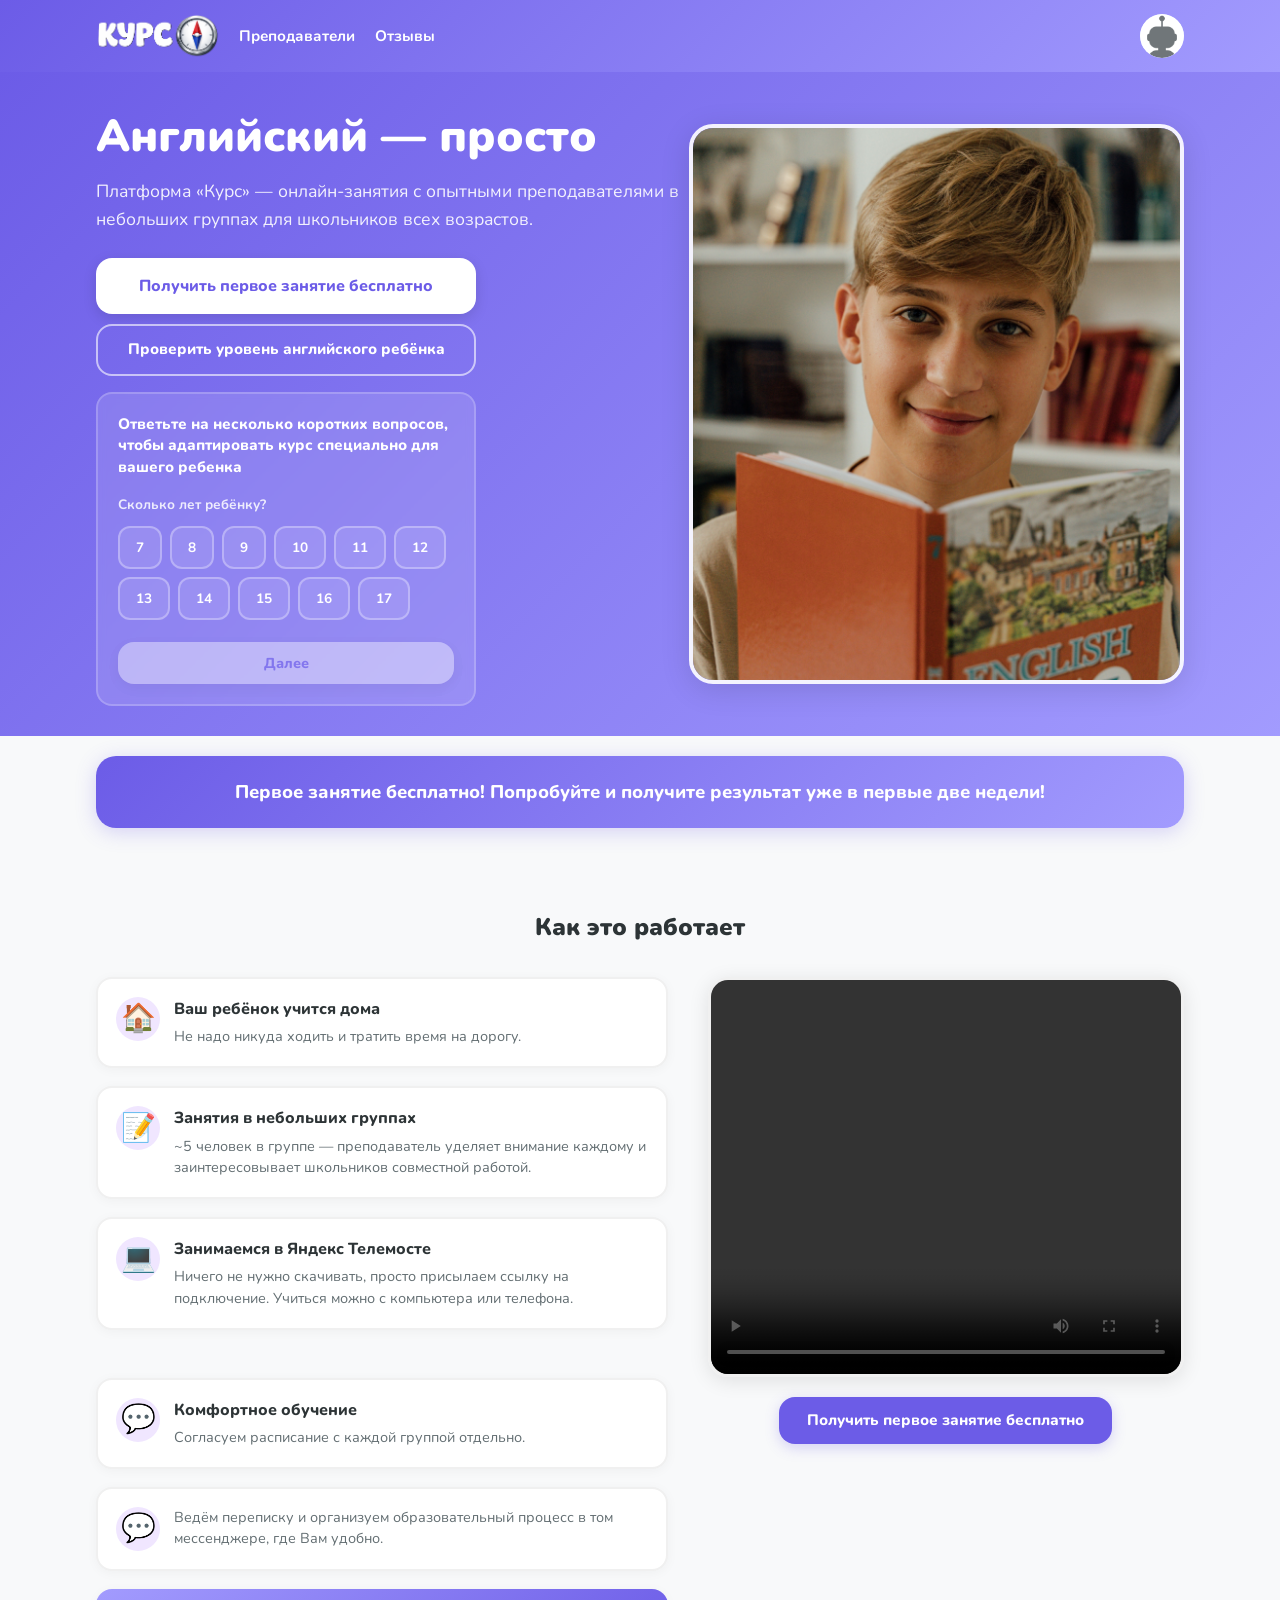
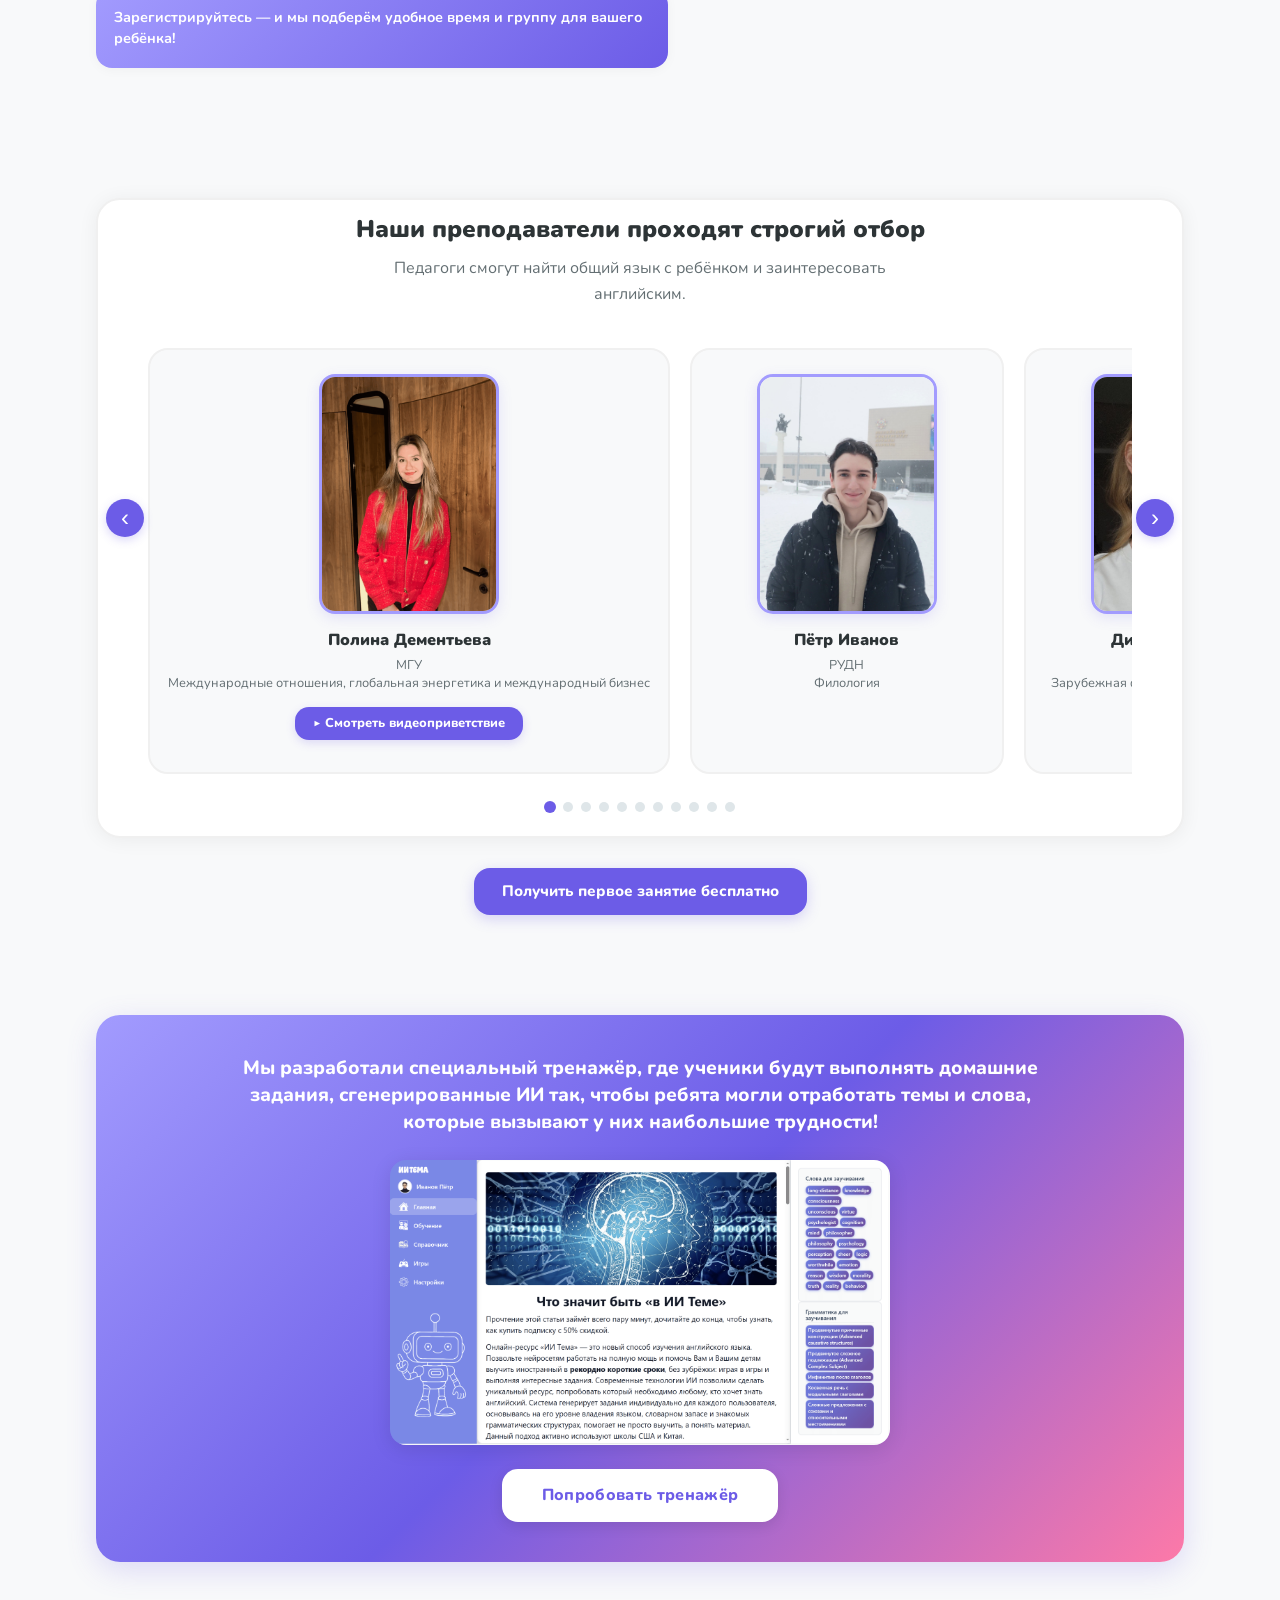
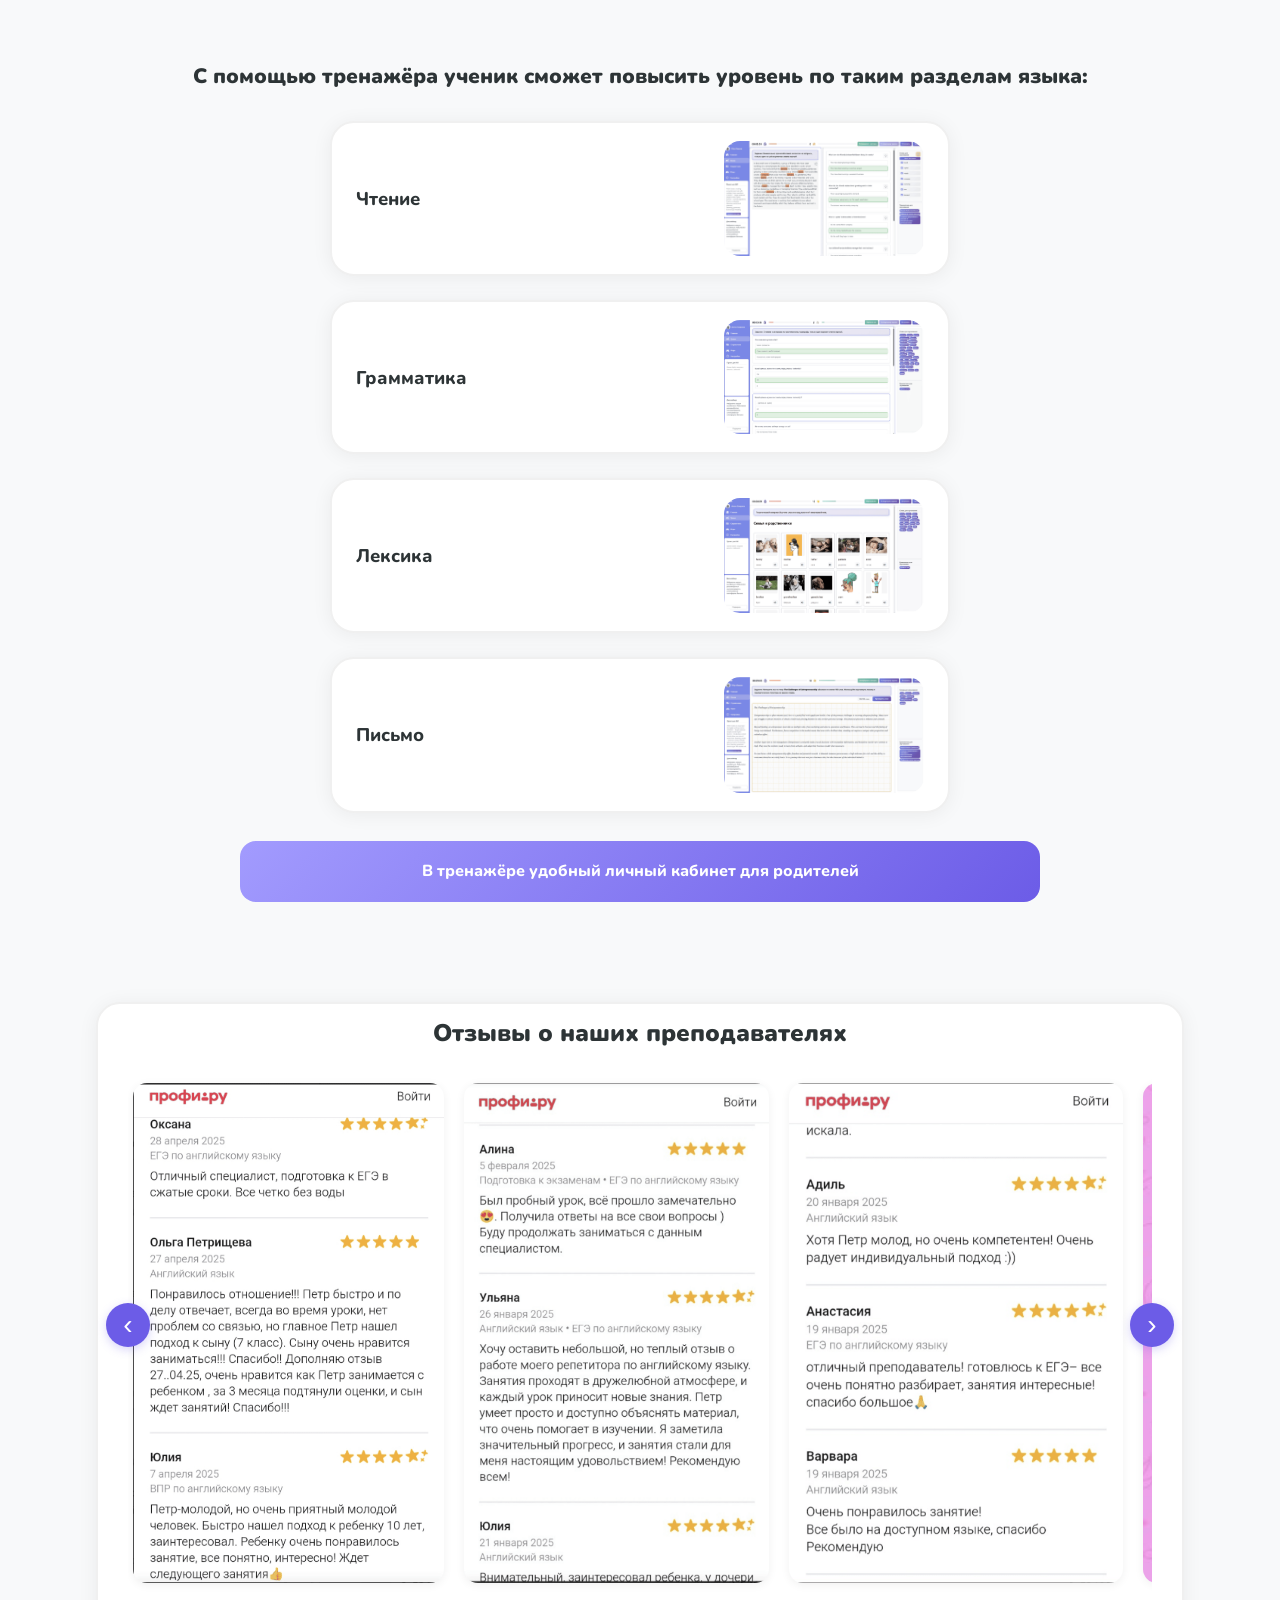
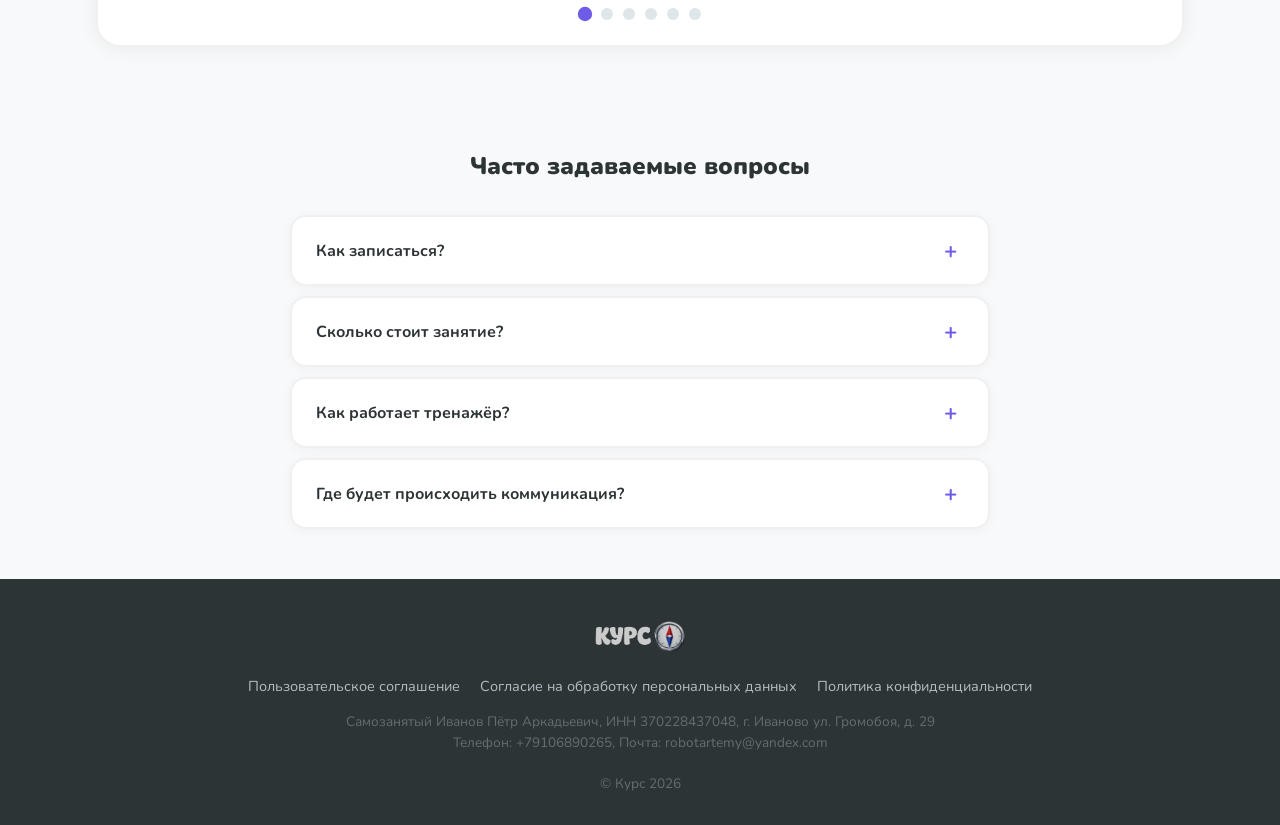
==== commit 50e05649: "новая версия" ====
--- a/kurs_frontend/index.html
+++ b/kurs_frontend/index.html
@@ -24,9 +24,10 @@
   <title>Курс - Английский для школьников онлайн</title>
   <link rel="preconnect" href="https://fonts.googleapis.com">
   <link rel="preconnect" href="https://fonts.gstatic.com" crossorigin>
-  <link href="https://fonts.googleapis.com/css2?family=Montserrat:wght@400;500;600;700;800;900&display=swap"
+  <link
+    href="https://fonts.googleapis.com/css2?family=Montserrat:wght@400;500;600;700;800;900&family=Nunito:wght@400;600;700;800;900&display=swap"
     rel="stylesheet">
-  <link rel="stylesheet" href="index.css">
+  <link rel="stylesheet" href="index.css?v=2">
 </head>
 
 <body>
@@ -35,6 +36,10 @@
   <header class="header">
     <div class="container header-inner">
       <img src="images/kurs_logo.png" alt="Курс логотип" class="logo">
+      <nav style="display:flex; gap:20px; align-items:center; margin-right:auto; margin-left:20px;">
+        <a href="#teachers" style="color:#fff; font-weight:700; font-size:0.95rem;">Преподаватели</a>
+        <a href="#reviews" style="color:#fff; font-weight:700; font-size:0.95rem;">Отзывы</a>
+      </nav>
       <div class="header-right">
         <div class="avatar-circle">
           <img src="images/default_avatar.png" alt="Аватар" class="avatar-img">
@@ -45,18 +50,26 @@
 
   <!-- ============ HERO ============ -->
   <section class="hero">
-    <div class="container hero-grid">
-      <div class="hero-text">
-        <h1>Английский — просто</h1>
-        <p class="hero-subtitle">Платформа «Курс» — онлайн-занятия с опытными преподавателями в небольших группах для
-          школьников всех возрастов.</p>
-        <div class="hero-buttons">
-          <button class="btn btn-primary" onclick="openModal()">Получить первое занятие бесплатно</button>
-          <button class="btn btn-secondary" onclick="openTestModal()">Проверить уровень английского ребёнка</button>
+    <div class="hero-grid">
+      <div class="hero-text-wrapper">
+        <div class="hero-text-container">
+          <h1>Английский — просто</h1>
+          <p class="hero-subtitle">Платформа «Курс» — онлайн-занятия с опытными преподавателями в небольших группах для
+            школьников всех возрастов.</p>
+          <div class="hero-buttons">
+            <button class="btn btn-primary" onclick="openModal()">Получить первое занятие бесплатно</button>
+            <button class="btn btn-secondary" onclick="openTestModal()">Проверить уровень английского ребёнка</button>
+          </div>
+          <!-- === ОПРОСНИК ВСЕГДА ВИДЕН === -->
+          <div id="surveyInline" class="survey-inline">
+            <div id="surveyStepContainer">
+              <!-- сюда шаги подставляет JS -->
+            </div>
+          </div>
         </div>
       </div>
       <div class="hero-image">
-        <img src="images/start_picture.jpg" alt="Учёба онлайн" class="hero-image-round">
+        <img src="images/start_picture.jpg" alt="Учёба онлайн" class="hero-image-full">
       </div>
     </div>
   </section>
@@ -66,6 +79,67 @@
     <div class="container">
       <div class="banner-card">
         <h2>Первое занятие бесплатно! Попробуйте и получите результат уже в первые две недели!</h2>
+      </div>
+    </div>
+  </section>
+
+  <!-- ============ HOW IT WORKS (features + video) ============ -->
+  <section class="section how-section">
+    <div class="container">
+      <h3 class="how-heading">Как это работает</h3>
+      <div class="how-grid">
+        <div class="how-left">
+          <div class="how-item">
+            <div class="how-icon">🏠</div>
+            <div class="how-text">
+              <h4>Ваш ребёнок учится дома</h4>
+              <p>Не надо никуда ходить и тратить время на дорогу.</p>
+            </div>
+          </div>
+          <div class="how-item">
+            <div class="how-icon">📝</div>
+            <div class="how-text">
+              <h4>Занятия в небольших группах</h4>
+              <p>~5 человек в группе — преподаватель уделяет внимание каждому и заинтересовывает школьников совместной
+                работой.</p>
+            </div>
+          </div>
+          <div class="how-item">
+            <div class="how-icon">💻</div>
+            <div class="how-text">
+              <h4>Занимаемся в Яндекс Телемосте</h4>
+              <p>Ничего не нужно скачивать, просто присылаем ссылку на подключение. Учиться можно с компьютера или
+                телефона.</p>
+            </div>
+          </div>
+          <div class="how-item" style="margin-top: 30px;">
+            <div class="how-icon">💬</div>
+            <div class="how-text">
+              <h4>Комфортное обучение</h4>
+              <p>Согласуем расписание с каждой группой отдельно.</p>
+            </div>
+          </div>
+          <div class="how-item">
+            <div class="how-icon">💬</div>
+            <div class="how-text">
+              <p>Ведём переписку и организуем образовательный процесс в том мессенджере, где Вам удобно.</p>
+            </div>
+          </div>
+          <div class="how-item how-item-accent" style="width:100%;">
+            <div class="how-text">
+              <p>Зарегистрируйтесь — и мы подберём удобное время и группу для вашего ребёнка!</p>
+            </div>
+          </div>
+        </div>
+        <div class="how-right">
+          <video class="how-video" controls playsinline>
+            <source src="videos/teacher_1_video.mp4" type="video/mp4">
+            Ваш браузер не поддерживает видео.
+          </video>
+          <div style="margin-top: 20px; text-align: center;">
+            <button class="btn btn-primary" onclick="openModal()">Получить первое занятие бесплатно</button>
+          </div>
+        </div>
       </div>
     </div>
   </section>
@@ -184,6 +258,7 @@
             <h4 class="teacher-name">Юлия Терехова</h4>
             <p class="teacher-desc">Bilim University (Анталия)<br>Политология и международные отношения</p>
           </div>
+
         </div>
 
         <!-- Navigation arrows -->
@@ -212,66 +287,6 @@
     </div>
   </section>
 
-  <!-- ============ REVIEWS ============ -->
-  <section class="section" id="reviews">
-    <div class="container">
-
-      <div class="reviews-carousel">
-        <div class="reviews-header">
-          <h3>Отзывы о наших преподавателях</h3>
-        </div>
-
-        <div class="reviews-slider" id="reviewsSlider">
-          <!-- Отзывы Петра Иванова -->
-          <!-- Review 1 (Пётр) -->
-          <div class="review-card">
-            <img src="images/teacher_2_review_1.png" alt="Отзыв 1" class="review-img"
-              onclick="openReviewModal(this.src)">
-          </div>
-          <!-- Review 2 (Пётр) -->
-          <div class="review-card">
-            <img src="images/teacher_2_review_2.png" alt="Отзыв 2" class="review-img"
-              onclick="openReviewModal(this.src)">
-          </div>
-          <!-- Review 3 (Пётр) -->
-          <div class="review-card">
-            <img src="images/teacher_2_review_3.png" alt="Отзыв 3" class="review-img"
-              onclick="openReviewModal(this.src)">
-          </div>
-          <!-- Review 4 (Полина) -->
-          <div class="review-card">
-            <img src="images/teacher_1_review_1.jpg" alt="Отзыв 4" class="review-img"
-              onclick="openReviewModal(this.src)">
-          </div>
-          <!-- Review 5 (Полина) -->
-          <div class="review-card">
-            <img src="images/teacher_1_review_2.jpg" alt="Отзыв 5" class="review-img"
-              onclick="openReviewModal(this.src)">
-          </div>
-          <!-- Review 6 (Полина) -->
-          <div class="review-card">
-            <img src="images/teacher_1_review_3.jpg" alt="Отзыв 6" class="review-img"
-              onclick="openReviewModal(this.src)">
-          </div>
-        </div>
-
-        <!-- Navigation arrows -->
-        <button class="reviews-arrow reviews-arrow-left" onclick="slideReview(-1)">‹</button>
-        <button class="reviews-arrow reviews-arrow-right" onclick="slideReview(1)">›</button>
-
-        <!-- Dots -->
-        <div class="reviews-dots" id="reviewsDots">
-          <span class="dot active" onclick="goToReview(0)"></span>
-          <span class="dot" onclick="goToReview(1)"></span>
-          <span class="dot" onclick="goToReview(2)"></span>
-          <span class="dot" onclick="goToReview(3)"></span>
-          <span class="dot" onclick="goToReview(4)"></span>
-          <span class="dot" onclick="goToReview(5)"></span>
-        </div>
-      </div>
-    </div>
-  </section>
-
   <!-- ============ TEMA RESOURCE ============ -->
   <section class="section tema-section">
     <div class="container">
@@ -288,52 +303,90 @@
     </div>
   </section>
 
-  <!-- ============ FEATURES ============ -->
-  <section class="section">
+  <!-- ============ SKILLS SECTIONS (под тренажёром) ============ -->
+  <section class="section skills-section">
     <div class="container">
-      <div class="features-grid">
-        <div class="feature-card">
-          <div class="feature-img">🏠</div>
-          <h4>Ваш ребёнок учится дома</h4>
-          <p>Не надо никуда ходить и тратить время на дорогу.</p>
-        </div>
-        <div class="feature-card">
-          <div class="feature-img">📝</div>
-          <h4>Занятия в небольших группах</h4>
-          <p>~5 человек в группе — преподаватель уделяет внимание каждому и заинтересовывает школьников совместной
-            работой.</p>
-        </div>
-        <div class="feature-card">
-          <div class="feature-img">💻</div>
-          <h4>Занимаемся в Яндекс Телемосте</h4>
-          <p>Ничего не нужно скачивать, просто присылаем ссылку на подключение. Учиться можно с компьютера или телефона.
-          </p>
-          <button class="btn btn-primary" onclick="openModal()">Получить первое занятие бесплатно</button>
-        </div>
+      <h3 class="skills-heading">С помощью тренажёра ученик сможет повысить уровень по таким разделам языка:</h3>
+      <div class="skills-grid">
+        <div class="skill-card">
+          <img src="images/reading.png" alt="Чтение" class="skill-img">
+          <h4 class="skill-title">Чтение</h4>
+        </div>
+        <div class="skill-card">
+          <img src="images/grammar.png" alt="Грамматика" class="skill-img">
+          <h4 class="skill-title">Грамматика</h4>
+        </div>
+        <div class="skill-card">
+          <img src="images/vocabular.png" alt="Лексика" class="skill-img">
+          <h4 class="skill-title">Лексика</h4>
+        </div>
+        <div class="skill-card">
+          <img src="images/writing.png" alt="Письмо" class="skill-img">
+          <h4 class="skill-title">Письмо</h4>
+        </div>
+      </div>
+      <div class="skills-note">
+        <p>В тренажёре удобный личный кабинет для родителей</p>
       </div>
     </div>
   </section>
 
-  <!-- ============ COMFORT ============ -->
-  <section class="section">
+  <!-- ============ REVIEWS ============ -->
+  <section class="section" id="reviews">
     <div class="container">
-      <div class="comfort-grid">
-        <div class="comfort-item">
-          <h4>Комфортное обучение</h4>
-          <p>Согласуем расписание с каждой группой отдельно.</p>
-        </div>
-        <div class="comfort-item">
-          <div class="icon">💬</div>
-          <p>Ведём переписку и организуем образовательный процесс в том мессенджере, где Вам удобно.</p>
-        </div>
-        <div class="comfort-item comfort-item-accent">
-          <div class="comfort-accent-content">
-            <p>Зарегистрируйтесь — и мы подберём удобное время и группу для вашего ребёнка!</p>
-          </div>
-        </div>
-      </div>
-      <div style="text-align:center; margin-top: 40px;">
-        <button class="btn btn-primary" onclick="openModal()">Получить первое занятие бесплатно</button>
+
+      <div class="reviews-carousel">
+        <div class="reviews-header">
+          <h3>Отзывы о наших преподавателях</h3>
+        </div>
+
+        <div class="reviews-slider" id="reviewsSlider">
+          <!-- Отзывы Петра Иванова -->
+          <!-- Review 1 (Пётр) -->
+          <div class="review-card">
+            <img src="images/teacher_2_review_1.png" alt="Отзыв 1" class="review-img"
+              onclick="openReviewModal(this.src)">
+          </div>
+          <!-- Review 2 (Пётр) -->
+          <div class="review-card">
+            <img src="images/teacher_2_review_2.png" alt="Отзыв 2" class="review-img"
+              onclick="openReviewModal(this.src)">
+          </div>
+          <!-- Review 3 (Пётр) -->
+          <div class="review-card">
+            <img src="images/teacher_2_review_3.png" alt="Отзыв 3" class="review-img"
+              onclick="openReviewModal(this.src)">
+          </div>
+          <!-- Review 4 (Полина) -->
+          <div class="review-card">
+            <img src="images/teacher_1_review_1.jpg" alt="Отзыв 4" class="review-img"
+              onclick="openReviewModal(this.src)">
+          </div>
+          <!-- Review 5 (Полина) -->
+          <div class="review-card">
+            <img src="images/teacher_1_review_2.jpg" alt="Отзыв 5" class="review-img"
+              onclick="openReviewModal(this.src)">
+          </div>
+          <!-- Review 6 (Полина) -->
+          <div class="review-card">
+            <img src="images/teacher_1_review_3.jpg" alt="Отзыв 6" class="review-img"
+              onclick="openReviewModal(this.src)">
+          </div>
+        </div>
+
+        <!-- Navigation arrows -->
+        <button class="reviews-arrow reviews-arrow-left" onclick="slideReview(-1)">‹</button>
+        <button class="reviews-arrow reviews-arrow-right" onclick="slideReview(1)">›</button>
+
+        <!-- Dots -->
+        <div class="reviews-dots" id="reviewsDots">
+          <span class="dot active" onclick="goToReview(0)"></span>
+          <span class="dot" onclick="goToReview(1)"></span>
+          <span class="dot" onclick="goToReview(2)"></span>
+          <span class="dot" onclick="goToReview(3)"></span>
+          <span class="dot" onclick="goToReview(4)"></span>
+          <span class="dot" onclick="goToReview(5)"></span>
+        </div>
       </div>
     </div>
   </section>
@@ -608,6 +661,120 @@
 
     function openFormWithLevel() { closeTestModal(); openModal(); }
 
+    /* ---- Пошаговый опросник (всегда виден на странице) ---- */
+    var surveyStep = 0;
+    var surveyAnswers = {};
+
+    function renderSurveyStep() {
+      var container = document.getElementById("surveyStepContainer");
+      if (surveyStep === 0) {
+        // Шаг 1: возраст — кнопки-варианты
+        var ages = [7, 8, 9, 10, 11, 12, 13, 14, 15, 16, 17];
+        var btns = "";
+        for (var i = 0; i < ages.length; i++) {
+          var active = (surveyAnswers.age && surveyAnswers.age == ages[i]) ? " active" : "";
+          btns += '<button class="survey-option' + active + '" onclick="surveyPickAge(' + ages[i] + ')">' + ages[i] + '</button>';
+        }
+        container.innerHTML =
+          '<h4 class="survey-inline-title">Ответьте на несколько коротких вопросов, чтобы адаптировать курс специально для вашего ребенка</h4>' +
+          '<p class="survey-step-label">Сколько лет ребёнку?</p>' +
+          '<div class="survey-options">' + btns + '</div>' +
+          '<button class="btn btn-primary survey-btn" onclick="surveyNext()"' + (surveyAnswers.age ? "" : " disabled") + '>Далее</button>';
+      } else if (surveyStep === 1) {
+        // Шаг 2: уровень — кнопки
+        var levels = [
+          { val: "none", label: "Никогда не изучал" },
+          { val: "less_year", label: "Менее года" },
+          { val: "two_years", label: "Около двух лет и более" }
+        ];
+        var btns2 = "";
+        for (var li = 0; li < levels.length; li++) {
+          var active2 = (surveyAnswers.level && surveyAnswers.level === levels[li].val) ? " active" : "";
+          btns2 += '<button class="survey-option' + active2 + '" onclick="surveyPickLevel(\'' + levels[li].val + '\')">' + levels[li].label + '</button>';
+        }
+        container.innerHTML =
+          '<h4 class="survey-inline-title">Ответьте на несколько коротких вопросов, чтобы адаптировать курс специально для вашего ребенка</h4>' +
+          '<p class="survey-step-label">Какой уровень подготовки?</p>' +
+          '<div class="survey-options">' + btns2 + '</div>' +
+          '<button class="btn btn-primary survey-btn" onclick="surveyPrev()">Назад</button> ' +
+          '<button class="btn btn-primary survey-btn" onclick="surveyNext()"' + (surveyAnswers.level ? "" : " disabled") + '>Далее</button>';
+      } else if (surveyStep === 2) {
+        // Шаг 3: имя
+        container.innerHTML =
+          '<h4 class="survey-inline-title">Ответьте на несколько коротких вопросов, чтобы адаптировать курс специально для вашего ребенка</h4>' +
+          '<p class="survey-step-label">Как зовут ребёнка?</p>' +
+          '<input type="text" id="surveyField" class="survey-input" placeholder="Введите имя ребёнка" value="' + (surveyAnswers.name || "") + '">' +
+          '<div id="surveyInlineError" class="auth-error" style="display:none; color:#e57373; font-size:0.85rem; margin-top:10px; margin-bottom:0;"></div>' +
+          '<button class="btn btn-primary survey-btn" onclick="surveyPrev()">Назад</button> ' +
+          '<button class="btn btn-primary survey-btn" onclick="submitSurveyInline()">Далее</button>';
+      }
+    }
+
+    function surveyPickAge(val) {
+      surveyAnswers.age = val;
+      renderSurveyStep();
+    }
+
+    function surveyPickLevel(val) {
+      surveyAnswers.level = val;
+      renderSurveyStep();
+    }
+
+    function surveyNext() {
+      // Если ничего не выбрано — блокируем
+      if (surveyStep === 0 && !surveyAnswers.age) return;
+      if (surveyStep === 1 && !surveyAnswers.level) return;
+      surveyStep++;
+      renderSurveyStep();
+    }
+
+    function surveyPrev() {
+      if (surveyStep > 0) {
+        surveyStep--;
+        renderSurveyStep();
+      }
+    }
+
+    function submitSurveyInline() {
+      var field = document.getElementById("surveyField");
+      var name = field.value.trim();
+      var errorEl = document.getElementById("surveyInlineError");
+      errorEl.style.display = "none";
+
+      if (!name) {
+        errorEl.textContent = "Пожалуйста, введите имя ребёнка";
+        errorEl.style.display = "block";
+        return;
+      }
+
+      surveyAnswers.name = name;
+
+      // Открываем окно регистрации
+      openModalWithSurveyNote(surveyAnswers);
+    }
+
+    /* ---- Открытие модалки регистрации с заметкой об опроснике ---- */
+    function openModalWithSurveyNote(surveyData) {
+      var modal = document.getElementById("modal");
+      var titleEl = modal.querySelector(".modal-title");
+      var originalTitle = titleEl.textContent;
+
+      // Меняем заголовок на нужную надпись
+      titleEl.textContent = "Пройдите регистрацию на платформе, чтобы мы могли связаться с вами и предложить подходящую группу для " + surveyData.name + "!";
+
+      // Открываем модалку на вкладке регистрации
+      switchAuthTab('register');
+      modal.classList.add("open");
+
+      // Восстанавливаем заголовок при закрытии
+      var observer = new MutationObserver(function () {
+        if (!modal.classList.contains("open")) {
+          titleEl.textContent = originalTitle;
+          observer.disconnect();
+        }
+      });
+      observer.observe(modal, { attributes: true, attributeFilter: ["class"] });
+    }
 
     /* ---- Auth form tab switching ---- */
     var currentAuthTab = 'login';
@@ -733,6 +900,11 @@
     }
 
     document.addEventListener("DOMContentLoaded", function () {
+      // Инициализация опросника
+      surveyStep = 0;
+      surveyAnswers = {};
+      renderSurveyStep();
+
       document.getElementById("modal").addEventListener("click", function (e) { if (e.target === this) closeModal(); });
       document.getElementById("testModal").addEventListener("click", function (e) { if (e.target === this) closeTestModal(); });
 
@@ -764,7 +936,7 @@
       // Auto-open urgency modal is removed — it should not open automatically
     });
 
-    /* ---- Teacher carousel ---- */
+    /* ---- Teacher carousel (scrollIntoView + dots синхронизация) ---- */
     var currentTeacherIndex = 0;
     var totalTeachers = 11;
 
@@ -772,31 +944,53 @@
       currentTeacherIndex += direction;
       if (currentTeacherIndex < 0) currentTeacherIndex = totalTeachers - 1;
       if (currentTeacherIndex >= totalTeachers) currentTeacherIndex = 0;
-      updateTeacherSlider();
+      goToTeacherCard(currentTeacherIndex);
     }
 
     function goToTeacher(index) {
       currentTeacherIndex = index;
-      updateTeacherSlider();
-    }
-
-    function updateTeacherSlider() {
+      goToTeacherCard(index);
+    }
+
+    function goToTeacherCard(index) {
       var slider = document.getElementById("teacherSlider");
       var cards = slider.querySelectorAll(".teacher-card");
-      if (cards.length > 0) {
-        var cardWidth = cards[0].offsetWidth;
-        var style = window.getComputedStyle(cards[0]);
-        var marginRight = parseFloat(style.marginRight) || 0;
-        var step = cardWidth + marginRight;
-        slider.style.transform = "translateX(-" + (currentTeacherIndex * step) + "px)";
+      if (cards.length > 0 && cards[index]) {
+        cards[index].scrollIntoView({ behavior: "smooth", block: "nearest", inline: "start" });
       }
       var dots = document.querySelectorAll("#teacherDots .dot");
       for (var i = 0; i < dots.length; i++) {
-        dots[i].classList.toggle("active", i === currentTeacherIndex);
-      }
-    }
-
-    /* ---- Teacher video ---- */
+        dots[i].classList.toggle("active", i === index);
+      }
+    }
+
+    // Обновляем доты при скролле
+    document.addEventListener("DOMContentLoaded", function () {
+      var slider = document.getElementById("teacherSlider");
+      if (slider) {
+        slider.addEventListener("scroll", function () {
+          var cards = slider.querySelectorAll(".teacher-card");
+          if (cards.length > 0) {
+            var sliderRect = slider.getBoundingClientRect();
+            var closest = 0;
+            var closestDist = Infinity;
+            for (var i = 0; i < cards.length; i++) {
+              var cardRect = cards[i].getBoundingClientRect();
+              var dist = Math.abs(cardRect.left - sliderRect.left);
+              if (dist < closestDist) {
+                closestDist = dist;
+                closest = i;
+              }
+            }
+            currentTeacherIndex = closest;
+            var dots = document.querySelectorAll("#teacherDots .dot");
+            for (var j = 0; j < dots.length; j++) {
+              dots[j].classList.toggle("active", j === closest);
+            }
+          }
+        });
+      }
+    });    /* ---- Teacher video ---- */
     function openTeacherVideo(videoPath, teacherNum) {
       var video = document.getElementById("teacherVideoPlayer");
       video.src = videoPath;
--- a/kurs_frontend/index.css
+++ b/kurs_frontend/index.css
@@ -15,10 +15,10 @@
 }
 
 body {
-  font-family: 'Montserrat', -apple-system, BlinkMacSystemFont, 'Segoe UI', Roboto, Oxygen, Ubuntu, Cantarell, sans-serif;
+  font-family: 'Nunito', 'Montserrat', -apple-system, BlinkMacSystemFont, 'Segoe UI', Roboto, Oxygen, Ubuntu, Cantarell, sans-serif;
   line-height: 1.6;
-  color: #c8d6e5;
-  background: #0d0d1a;
+  color: #2d3436;
+  background: #f8f9fa;
 }
 
 img {
@@ -37,26 +37,28 @@
 .container {
   max-width: 1100px;
   margin: 0 auto;
-  padding: 0 20px;
+  padding: 0 6px;
 }
 
 /* ===========================================
    HEADER
    =========================================== */
 .header {
-  background: #1a1a2e;
+  background: linear-gradient(135deg, #6c5ce7, #a29bfe);
   padding: 12px 0;
+  border-bottom: none;
 }
 
 .header-inner {
   display: flex;
-  align-items: center;
   justify-content: space-between;
-}
-
-.header-right {
-  display: flex;
-  align-items: center;
+  align-items: center;
+}
+
+.header-inner .header-right {
+  display: flex;
+  align-items: center;
+  margin-right: 0;
 }
 
 .avatar-circle {
@@ -64,7 +66,7 @@
   height: 44px;
   border-radius: 50%;
   overflow: hidden;
-  background: #16213e;
+  background: #e8f0fe;
   display: flex;
   align-items: center;
   justify-content: center;
@@ -87,10 +89,10 @@
    HERO
    =========================================== */
 .hero {
-  background: linear-gradient(135deg, #1a1a2e 0%, #16213e 50%, #0f3460 100%);
+  background: linear-gradient(135deg, #6c5ce7, #a29bfe);
   color: #fff;
-  padding: 80px 0 60px;
-  min-height: 500px;
+  padding: 0;
+  min-height: 400px;
   display: flex;
   align-items: center;
 }
@@ -98,44 +100,190 @@
 .hero-grid {
   display: grid;
   grid-template-columns: 1.2fr 1fr;
+  gap: 0;
+  align-items: stretch;
+  width: 100%;
+  max-width: 1100px;
+  margin: 0 auto;
+  padding: 0 6px;
+}
+
+.hero-text-wrapper {
+  display: flex;
+  align-items: center;
+  padding: 40px 0 30px 0;
+}
+
+.hero-text-container {
+  width: 100%;
+  padding: 0;
+}
+
+.hero-text-container h1 {
+  font-size: 2.8rem;
+  font-weight: 900;
+  line-height: 1.1;
+  margin-bottom: 16px;
+  color: #fff;
+}
+
+.hero-text-container .hero-subtitle {
+  font-size: 1.1rem;
+  line-height: 1.6;
+  color: rgba(255, 255, 255, 0.9);
+  margin-bottom: 24px;
+}
+
+.hero-buttons {
+  display: flex;
+  flex-direction: column;
+  gap: 10px;
+  max-width: 380px;
+}
+
+.hero-image {
+  display: flex;
+  justify-content: flex-end;
+  align-items: center;
+  height: 100%;
+  overflow: visible;
+  padding: 16px 0;
+}
+
+.hero-image-round {
+  display: none;
+}
+
+.hero-image-full {
+  width: 100%;
+  height: 100%;
+  min-height: 460px;
+  max-height: 560px;
+  object-fit: cover;
+  border-radius: 24px;
+  box-shadow: 0 6px 30px rgba(0, 0, 0, 0.12);
+  border: 4px solid rgba(255, 255, 255, 0.9);
+}
+
+/* ===========================================
+   HOW IT WORKS — блок под баннером
+   =========================================== */
+.how-section {
+  padding: 40px 0;
+}
+
+.how-heading {
+  font-size: 1.5rem;
+  font-weight: 900;
+  color: #2d3436;
+  text-align: center;
+  margin-bottom: 30px;
+}
+
+.how-grid {
+  display: grid;
+  grid-template-columns: 1.2fr 1fr;
   gap: 40px;
-  align-items: center;
-}
-
-.hero-text h1 {
-  font-size: 2.8rem;
+  align-items: start;
+}
+
+.how-left {
+  display: flex;
+  flex-direction: column;
+  gap: 18px;
+}
+
+.how-item {
+  display: flex;
+  gap: 14px;
+  align-items: flex-start;
+  padding: 18px;
+  background: #ffffff;
+  border-radius: 16px;
+  border: 2px solid #f0f0f0;
+  box-shadow: 0 2px 12px rgba(0, 0, 0, 0.04);
+}
+
+.how-icon {
+  font-size: 28px;
+  flex-shrink: 0;
+  width: 44px;
+  height: 44px;
+  background: #f0e6ff;
+  border-radius: 50%;
+  display: flex;
+  align-items: center;
+  justify-content: center;
+}
+
+.how-text h4 {
+  font-size: 1rem;
   font-weight: 800;
-  line-height: 1.2;
-  margin-bottom: 20px;
+  color: #2d3436;
+  margin-bottom: 4px;
+}
+
+.how-text p {
+  font-size: 0.9rem;
+  color: #636e72;
+  line-height: 1.5;
+  margin: 0;
+}
+
+.how-item-accent {
+  background: linear-gradient(135deg, #a29bfe, #6c5ce7);
+  border: none;
+  width: 100% !important;
+}
+
+.how-item-accent .how-text p {
   color: #fff;
-}
-
-.hero-subtitle {
+  font-weight: 700;
+}
+
+.how-right {
+  display: flex;
+  flex-direction: column;
+  align-items: center;
+}
+
+.how-video {
+  width: 100%;
+  min-height: 400px;
+  max-height: 520px;
+  border-radius: 20px;
+  box-shadow: 0 4px 20px rgba(0, 0, 0, 0.1);
+  border: 3px solid #f0f0f0;
+  outline: none;
+  object-fit: cover;
+}
+
+@media (max-width: 768px) {
+  .how-grid {
+    grid-template-columns: 1fr;
+  }
+}
+
+/* ===========================================
+   BANNER — влезает на первый экран
+   =========================================== */
+.banner {
+  padding: 20px 0 30px;
+}
+
+.banner-card {
+  background: linear-gradient(135deg, #6c5ce7, #a29bfe);
+  border-radius: 20px;
+  padding: 24px 30px;
+  text-align: center;
+  box-shadow: 0 4px 20px rgba(108, 92, 231, 0.25);
+}
+
+.banner-card h2 {
   font-size: 1.15rem;
-  line-height: 1.7;
-  color: rgba(255, 255, 255, 0.85);
-  margin-bottom: 32px;
-}
-
-.hero-buttons {
-  display: flex;
-  flex-direction: column;
-  gap: 12px;
-  max-width: 380px;
-}
-
-.hero-image {
-  display: flex;
-  justify-content: center;
-  align-items: center;
-}
-
-.hero-image-round {
-  width: 280px;
-  height: 280px;
-  border-radius: 50%;
-  object-fit: cover;
-  box-shadow: 0 8px 30px rgba(0, 0, 0, 0.3);
+  font-weight: 800;
+  color: #fff;
+  line-height: 1.3;
 }
 
 /* ===========================================
@@ -145,98 +293,95 @@
   display: inline-block;
   padding: 14px 28px;
   border: none;
-  border-radius: 10px;
+  border-radius: 16px;
   font-size: 0.95rem;
-  font-weight: 700;
+  font-weight: 800;
   cursor: pointer;
   text-align: center;
-  transition: all 0.2s;
+  transition: all 0.25s;
   font-family: inherit;
   line-height: 1.3;
 }
 
 .btn-primary {
-  background: #0f3460;
+  background: #6c5ce7;
   color: #fff;
+  box-shadow: 0 4px 14px rgba(108, 92, 231, 0.25);
 }
 
 .btn-primary:hover {
-  background: #16213e;
-  transform: translateY(-1px);
-  box-shadow: 0 4px 12px rgba(39, 153, 177, 0.3);
+  background: #5a4bd1;
+  transform: translateY(-2px);
+  box-shadow: 0 6px 20px rgba(108, 92, 231, 0.35);
+}
+
+/* Кнопка "Получить первое занятие бесплатно" в hero — яркая, белая */
+.hero .btn-primary {
+  background: #ffffff;
+  color: #6c5ce7;
+  box-shadow: 0 4px 14px rgba(0, 0, 0, 0.12);
+  border: 2px solid rgba(255, 255, 255, 0.9);
+  font-size: 1rem;
+  padding: 16px 32px;
+}
+
+.hero .btn-primary:hover {
+  background: #f0e6ff;
+  color: #5a4bd1;
+  transform: translateY(-2px);
+  box-shadow: 0 6px 20px rgba(0, 0, 0, 0.18);
 }
 
 .btn-secondary {
   background: transparent;
   color: #fff;
-  border: 2px solid rgba(255, 255, 255, 0.4);
+  border: 2px solid rgba(255, 255, 255, 0.6);
 }
 
 .btn-secondary:hover {
-  border-color: #0f3460;
-  background: rgba(39, 153, 177, 0.1);
+  background: rgba(255, 255, 255, 0.1);
+  transform: translateY(-1px);
 }
 
 .btn-ghost {
   background: transparent;
-  color: #8899b0;
-  border: 1px solid #16213e;
+  color: #636e72;
+  border: 1px solid #dfe6e9;
   padding: 10px 20px;
   font-size: 0.9rem;
 }
 
 .btn-ghost:hover {
-  border-color: #0f3460;
-  color: #0f3460;
+  border-color: #6c5ce7;
+  color: #6c5ce7;
 }
 
 .btn-cancel {
-  background: #0f3460;
-  color: #a8b8c8;
+  background: #dfe6e9;
+  color: #636e72;
 }
 
 .btn-cancel:hover {
-  background: #16213e;
-}
-
-/* ===========================================
-   BANNER
-   =========================================== */
-.banner {
+  background: #b2bec3;
+}
+
+/* ===========================================
+   SECTIONS
+   =========================================== */
+.section {
   padding: 50px 0;
 }
 
-.banner-card {
-  background: linear-gradient(135deg, #1a1a2e, #0f3460);
-  border-radius: 16px;
-  padding: 40px 30px;
-  text-align: center;
-}
-
-.banner-card h2 {
-  font-size: 1.5rem;
-  font-weight: 700;
-  color: #fff;
-  line-height: 1.4;
-}
-
-/* ===========================================
-   SECTIONS
-   =========================================== */
-.section {
-  padding: 60px 0;
-}
-
 /* ===========================================
    CARD
    =========================================== */
 .card {
-  border-radius: 16px;
+  border-radius: 20px;
   overflow: hidden;
 }
 
 .card-accent {
-  background: linear-gradient(135deg, #1a1a2e, #0f3460);
+  background: linear-gradient(135deg, #a29bfe, #6c5ce7);
   color: #fff;
 }
 
@@ -247,7 +392,7 @@
 
 .card-body h3 {
   font-size: 1.6rem;
-  font-weight: 700;
+  font-weight: 800;
   margin-bottom: 12px;
 }
 
@@ -258,14 +403,14 @@
 }
 
 .card-body .btn {
-  background: #0f3460;
+  background: #6c5ce7;
   color: #fff;
 }
 
 .card-body .btn:hover {
-  background: #16213e;
+  background: #5a4bd1;
   transform: translateY(-1px);
-  box-shadow: 0 4px 12px rgba(39, 153, 177, 0.3);
+  box-shadow: 0 4px 12px rgba(108, 92, 231, 0.3);
 }
 
 /* ===========================================
@@ -274,18 +419,19 @@
 .features-grid {
   display: grid;
   grid-template-columns: repeat(3, 1fr);
-  gap: 30px;
+  gap: 24px;
 }
 
 .feature-card {
-  background: #1a1a2e;
-  border-radius: 16px;
+  background: #ffffff;
+  border-radius: 20px;
   padding: 35px 25px 30px;
   text-align: center;
-  box-shadow: 0 2px 12px rgba(0, 0, 0, 0.2);
+  box-shadow: 0 2px 20px rgba(0, 0, 0, 0.06);
   display: flex;
   flex-direction: column;
   align-items: center;
+  border: 2px solid #f0f0f0;
 }
 
 .feature-img {
@@ -293,7 +439,7 @@
   margin-bottom: 15px;
   width: 80px;
   height: 80px;
-  background: #16213e;
+  background: #f0e6ff;
   border-radius: 50%;
   display: flex;
   align-items: center;
@@ -302,14 +448,14 @@
 
 .feature-card h4 {
   font-size: 1.2rem;
-  font-weight: 700;
+  font-weight: 800;
   margin-bottom: 10px;
-  color: #c8d6e5;
+  color: #2d3436;
 }
 
 .feature-card p {
   font-size: 0.95rem;
-  color: #8899b0;
+  color: #636e72;
   margin-bottom: 20px;
   flex-grow: 1;
 }
@@ -326,26 +472,27 @@
 .comfort-grid {
   display: grid;
   grid-template-columns: 1fr 1fr 1fr;
-  gap: 30px;
+  gap: 24px;
 }
 
 .comfort-item {
   padding: 30px;
-  border-radius: 16px;
-  background: #1a1a2e;
-  box-shadow: 0 2px 12px rgba(0, 0, 0, 0.2);
+  border-radius: 20px;
+  background: #ffffff;
+  box-shadow: 0 2px 20px rgba(0, 0, 0, 0.06);
+  border: 2px solid #f0f0f0;
 }
 
 .comfort-item h4 {
   font-size: 1.2rem;
-  font-weight: 700;
+  font-weight: 800;
   margin-bottom: 10px;
-  color: #c8d6e5;
+  color: #2d3436;
 }
 
 .comfort-item p {
   font-size: 0.95rem;
-  color: #8899b0;
+  color: #636e72;
 }
 
 .comfort-item .icon {
@@ -354,8 +501,9 @@
 }
 
 .comfort-item-accent {
-  background: linear-gradient(135deg, #1a1a2e, #0f3460);
+  background: linear-gradient(135deg, #a29bfe, #6c5ce7);
   color: #fff;
+  border: none;
 }
 
 .comfort-item-accent p {
@@ -374,9 +522,9 @@
    FOOTER
    =========================================== */
 .footer {
-  background: #1a1a2e;
-  color: #a8b8c8;
-  padding: 50px 0 40px;
+  background: #2d3436;
+  color: #b2bec3;
+  padding: 40px 0 30px;
   text-align: center;
 }
 
@@ -384,12 +532,13 @@
   display: flex;
   flex-direction: column;
   align-items: center;
-  gap: 16px;
+  gap: 14px;
 }
 
 .footer-logo {
-  height: 40px;
-  margin-bottom: 8px;
+  height: 36px;
+  margin-bottom: 6px;
+  filter: brightness(0.8);
 }
 
 .footer-links {
@@ -400,26 +549,26 @@
 }
 
 .footer-links a {
-  color: #8899b0;
+  color: #b2bec3;
   font-size: 0.9rem;
   transition: color 0.2s;
 }
 
 .footer-links a:hover {
-  color: #0f3460;
+  color: #fd79a8;
 }
 
 .footer-info {
   font-size: 0.85rem;
-  color: #6b7f99;
+  color: #636e72;
   max-width: 600px;
   line-height: 1.5;
 }
 
 .footer-copyright {
   font-size: 0.85rem;
-  color: #4a5b72;
-  margin-top: 8px;
+  color: #636e72;
+  margin-top: 6px;
 }
 
 /* ===========================================
@@ -432,7 +581,7 @@
   left: 0;
   width: 100%;
   height: 100%;
-  background: rgba(0, 0, 0, 0.5);
+  background: rgba(0, 0, 0, 0.4);
   z-index: 1000;
   overflow-y: auto;
   padding: 20px;
@@ -445,12 +594,12 @@
 }
 
 .modal {
-  background: #1a1a2e;
-  border-radius: 20px;
+  background: #ffffff;
+  border-radius: 24px;
   width: 100%;
   max-width: 500px;
   position: relative;
-  box-shadow: 0 10px 40px rgba(0, 0, 0, 0.4);
+  box-shadow: 0 15px 50px rgba(0, 0, 0, 0.15);
   margin: auto;
 }
 
@@ -466,7 +615,7 @@
   border: none;
   font-size: 28px;
   cursor: pointer;
-  color: #6b7f99;
+  color: #b2bec3;
   padding: 0;
   line-height: 1;
   width: 36px;
@@ -480,8 +629,8 @@
 }
 
 .modal-close:hover {
-  background: #16213e;
-  color: #fff;
+  background: #f0f0f0;
+  color: #2d3436;
 }
 
 .modal-body {
@@ -493,15 +642,15 @@
   margin-bottom: 24px;
   text-align: center;
   line-height: 1.5;
-  color: #c8d6e5;
+  color: #2d3436;
 }
 
 .modal-body label {
   display: block;
-  font-weight: 600;
+  font-weight: 700;
   margin-bottom: 6px;
   font-size: 0.95rem;
-  color: #a8b8c8;
+  color: #636e72;
 }
 
 .required {
@@ -511,20 +660,20 @@
 .modal-body input[type="tel"] {
   width: 100%;
   padding: 14px;
-  border: 1px solid #16213e;
-  border-radius: 10px;
+  border: 2px solid #dfe6e9;
+  border-radius: 14px;
   font-size: 1rem;
   font-family: inherit;
   margin-bottom: 20px;
   outline: none;
   transition: border-color 0.2s;
-  background: #16213e;
-  color: #c8d6e5;
+  background: #f8f9fa;
+  color: #2d3436;
 }
 
 .modal-body input[type="tel"]:focus {
-  border-color: #0f3460;
-  box-shadow: 0 0 0 3px rgba(39, 153, 177, 0.15);
+  border-color: #6c5ce7;
+  box-shadow: 0 0 0 3px rgba(108, 92, 231, 0.12);
 }
 
 .modal-buttons {
@@ -547,8 +696,8 @@
 
 .test-progress {
   font-size: 0.9rem;
-  color: #0f3460;
-  font-weight: 700;
+  color: #6c5ce7;
+  font-weight: 800;
   margin-bottom: 16px;
   text-transform: uppercase;
   letter-spacing: 1px;
@@ -556,36 +705,39 @@
 
 .test-q-text {
   font-size: 1.1rem;
-  font-weight: 600;
+  font-weight: 700;
   margin-bottom: 20px;
   line-height: 1.5;
+  color: #2d3436;
 }
 
 .test-option {
   display: block;
   padding: 12px 16px;
   margin-bottom: 8px;
-  border: 1px solid #16213e;
-  border-radius: 10px;
+  border: 2px solid #dfe6e9;
+  border-radius: 14px;
   cursor: pointer;
   transition: all 0.2s;
   font-size: 0.95rem;
-  color: #a8b8c8;
+  color: #636e72;
+  background: #f8f9fa;
 }
 
 .test-option:hover {
-  border-color: #0f3460;
-  background: #16213e;
+  border-color: #6c5ce7;
+  background: #f0e6ff;
 }
 
 .test-option input[type="radio"] {
   margin-right: 12px;
-  accent-color: #0f3460;
+  accent-color: #6c5ce7;
 }
 
 .test-option:has(input:checked) {
-  border-color: #0f3460;
-  background: #1a1a2e;
+  border-color: #6c5ce7;
+  background: #f0e6ff;
+  color: #2d3436;
 }
 
 .test-nav {
@@ -601,7 +753,7 @@
 }
 
 .test-result h3 {
-  color: #0f3460;
+  color: #6c5ce7;
   margin-bottom: 20px;
   font-size: 1.4rem;
 }
@@ -609,13 +761,13 @@
 .result-stats p {
   font-size: 1.05rem;
   margin: 8px 0;
-  color: #a8b8c8;
+  color: #636e72;
 }
 
 .result-level {
   margin: 20px 0;
   padding: 16px;
-  border-radius: 12px;
+  border-radius: 14px;
   font-size: 1.1rem;
 }
 
@@ -628,7 +780,7 @@
     text-align: center;
   }
 
-  .hero-text h1 {
+  .hero-text-container h1 {
     font-size: 2rem;
   }
 
@@ -636,9 +788,8 @@
     margin: 0 auto;
   }
 
-  .hero-image-round {
-    width: 200px;
-    height: 200px;
+  .hero-image-full {
+    display: none;
   }
 
   .features-grid {
@@ -650,16 +801,16 @@
   }
 
   .hero {
-    padding: 60px 0 50px;
+    padding: 30px 0 20px;
     min-height: auto;
   }
 
   .banner-card {
-    padding: 30px 20px;
+    padding: 20px 16px;
   }
 
   .banner-card h2 {
-    font-size: 1.2rem;
+    font-size: 1rem;
   }
 
   .card-body {
@@ -677,20 +828,21 @@
 }
 
 @media (max-width: 480px) {
-  .hero-text h1 {
+  .hero-text-container h1 {
     font-size: 1.6rem;
   }
 
-  .hero-subtitle {
-    font-size: 1rem;
+  .hero-text-container .hero-subtitle {
+    font-size: 0.95rem;
   }
 
   .hero-image-round {
-    width: 150px;
-    height: 150px;
+    width: 140px;
+    height: 140px;
   }
 
   .btn {
+
     padding: 12px 20px;
     font-size: 0.85rem;
   }
@@ -711,13 +863,13 @@
 .modal-extra {
   margin-top: 28px;
   padding-top: 24px;
-  border-top: 1px solid #16213e;
+  border-top: 1px solid #dfe6e9;
   text-align: center;
 }
 
 .modal-extra-text {
   font-size: 1.1rem;
-  color: #8899b0;
+  color: #636e72;
   margin-bottom: 14px;
   line-height: 1.5;
 }
@@ -726,23 +878,23 @@
   display: inline-block;
   padding: 12px 28px;
   border: none;
-  border-radius: 10px;
+  border-radius: 16px;
   font-size: 0.9rem;
-  font-weight: 700;
+  font-weight: 800;
   cursor: pointer;
   text-align: center;
-  transition: all 0.2s;
+  transition: all 0.25s;
   font-family: inherit;
   line-height: 1.3;
-  background: #0f3460;
+  background: #6c5ce7;
   color: #fff;
   text-decoration: none;
 }
 
 .btn-tg:hover {
-  background: #16213e;
-  transform: translateY(-1px);
-  box-shadow: 0 4px 12px rgba(39, 153, 177, 0.3);
+  background: #5a4bd1;
+  transform: translateY(-2px);
+  box-shadow: 0 4px 14px rgba(108, 92, 231, 0.3);
 }
 
 /* ===========================================
@@ -763,7 +915,7 @@
 .urgency-timer-bar {
   width: 100%;
   height: 6px;
-  background: #0f3460;
+  background: #6c5ce7;
   transition: width 0.05s linear, background 0.3s;
 }
 
@@ -773,7 +925,7 @@
   margin-bottom: 24px;
   text-align: center;
   line-height: 1.5;
-  color: #8899b0;
+  color: #636e72;
 }
 
 .modal-urgency .modal-body {
@@ -785,11 +937,11 @@
   top: 10px;
   right: 12px;
   z-index: 30;
-  background: rgba(26, 26, 46, 0.95);
+  background: rgba(255, 255, 255, 0.95);
   border: none;
   font-size: 28px;
   cursor: pointer;
-  color: #6b7f99;
+  color: #b2bec3;
   padding: 0;
   line-height: 1;
   width: 36px;
@@ -802,8 +954,8 @@
 }
 
 .urgency-close:hover {
-  background: #16213e;
-  color: #fff;
+  background: #f0f0f0;
+  color: #2d3436;
 }
 
 /* ===========================================
@@ -816,7 +968,7 @@
 .modal-auth .modal-title {
   font-size: 0.95rem;
   margin-bottom: 20px;
-  color: #a8b8c8;
+  color: #636e72;
 }
 
 .auth-buttons {
@@ -825,18 +977,18 @@
   justify-content: center;
   margin-bottom: 18px;
   padding-bottom: 18px;
-  border-bottom: 1px solid #16213e;
+  border-bottom: 1px solid #dfe6e9;
 }
 
 .btn-auth {
   flex: 1;
   padding: 11px 16px;
-  border: 1px solid #0f3460;
-  border-radius: 8px;
+  border: 2px solid #6c5ce7;
+  border-radius: 12px;
   background: transparent;
-  color: #0f3460;
+  color: #6c5ce7;
   font-size: 0.88rem;
-  font-weight: 600;
+  font-weight: 700;
   cursor: pointer;
   font-family: inherit;
   transition: all 0.2s;
@@ -845,7 +997,7 @@
 }
 
 .btn-auth.active {
-  background: #0f3460;
+  background: #6c5ce7;
   color: #fff;
 }
 
@@ -856,30 +1008,30 @@
 
 .auth-form label {
   display: block;
-  font-weight: 600;
+  font-weight: 700;
   font-size: 0.82rem;
   margin-bottom: 4px;
-  color: #a8b8c8;
+  color: #636e72;
 }
 
 .auth-form input {
   width: 100%;
   padding: 10px 12px;
-  border: 1px solid #16213e;
-  border-radius: 8px;
+  border: 2px solid #dfe6e9;
+  border-radius: 12px;
   font-size: 0.88rem;
   font-family: inherit;
   margin-bottom: 14px;
   outline: none;
   transition: border-color 0.2s;
   box-sizing: border-box;
-  background: #16213e;
-  color: #c8d6e5;
+  background: #f8f9fa;
+  color: #2d3436;
 }
 
 .auth-form input:focus {
-  border-color: #0f3460;
-  box-shadow: 0 0 0 3px rgba(39, 153, 177, 0.15);
+  border-color: #6c5ce7;
+  box-shadow: 0 0 0 3px rgba(108, 92, 231, 0.12);
 }
 
 .btn-login {
@@ -887,28 +1039,28 @@
   width: 100%;
   padding: 11px 16px;
   border: none;
-  border-radius: 8px;
+  border-radius: 12px;
   font-size: 0.88rem;
-  font-weight: 600;
+  font-weight: 700;
   cursor: pointer;
   font-family: inherit;
   transition: all 0.2s;
   text-align: center;
-  background: #3a4a5e;
-  color: #fff;
+  background: #dfe6e9;
+  color: #b2bec3;
   pointer-events: none;
 }
 
 .btn-login:not(:disabled) {
-  background: #0f3460;
+  background: #6c5ce7;
   color: #fff;
   pointer-events: auto;
 }
 
 .btn-login:not(:disabled):hover {
-  background: #16213e;
+  background: #5a4bd1;
   transform: translateY(-1px);
-  box-shadow: 0 4px 12px rgba(39, 153, 177, 0.3);
+  box-shadow: 0 4px 12px rgba(108, 92, 231, 0.3);
 }
 
 .auth-form .btn-yandex {
@@ -922,12 +1074,12 @@
   gap: 8px;
   width: 100%;
   padding: 11px 18px;
-  border: 1px solid #d32f2f;
-  border-radius: 8px;
-  background: #2d1a1a;
-  color: #e57373;
+  border: 2px solid #fcb69f;
+  border-radius: 12px;
+  background: #fff5f0;
+  color: #e17055;
   font-size: 0.88rem;
-  font-weight: 600;
+  font-weight: 700;
   cursor: pointer;
   font-family: inherit;
   transition: all 0.2s;
@@ -936,9 +1088,9 @@
 }
 
 .btn-yandex:hover {
-  background: #3d2222;
+  background: #ffe8e0;
   transform: translateY(-1px);
-  box-shadow: 0 4px 12px rgba(211, 47, 47, 0.15);
+  box-shadow: 0 4px 12px rgba(225, 112, 85, 0.15);
 }
 
 .yandex-icon {
@@ -950,69 +1102,89 @@
    =========================================== */
 
 /* ===========================================
-   TEACHERS CAROUSEL
+   TEACHERS CAROUSEL (несколько в ряд)
    =========================================== */
 
 /* Заголовок над преподавателями */
 .teachers-header {
   text-align: center;
-  padding: 30px 30px 10px;
+  padding: 10px 0 20px;
 }
 
 .teachers-header h3 {
-  font-size: 1.4rem;
-  font-weight: 700;
+  font-size: 1.5rem;
+  font-weight: 900;
   margin-bottom: 8px;
-  color: #c8d6e5;
+  color: #2d3436;
 }
 
 .teachers-header p {
   font-size: 1rem;
-  color: #8899b0;
+  color: #636e72;
   max-width: 500px;
   margin: 0 auto;
 }
 
 .teachers-carousel {
   position: relative;
-  margin-top: 40px;
+  margin-top: 30px;
+  border-radius: 24px;
+  background: #ffffff;
+  box-shadow: 0 2px 20px rgba(0, 0, 0, 0.06);
+  padding: 0 50px 10px;
+  border: 2px solid #f0f0f0;
   overflow: hidden;
-  border-radius: 16px;
-  background: #1a1a2e;
-  box-shadow: 0 2px 20px rgba(0, 0, 0, 0.2);
-  padding: 0;
-}
-
-/* Показываем часть следующей карточки для интриги */
+}
+
+/* Слайдер — показываем несколько карточек, с прокруткой */
 .teacher-slider {
   display: flex;
-  transition: transform 0.4s ease-in-out;
+  gap: 20px;
+  padding: 20px 0;
+  overflow-x: auto;
+  scroll-snap-type: x mandatory;
+  -webkit-overflow-scrolling: touch;
+  scrollbar-width: none;
+}
+
+.teacher-slider::-webkit-scrollbar {
+  display: none;
 }
 
 .teacher-card {
-  min-width: calc(100% - 60px);
-  padding: 40px 30px;
+  min-width: calc(100% / 3 - 14px);
+  flex-shrink: 0;
+  scroll-snap-align: start;
+  padding: 24px 18px;
   text-align: center;
   box-sizing: border-box;
   display: flex;
   flex-direction: column;
   align-items: center;
-  margin-right: 60px;
-}
-
-.teacher-card:last-child {
-  margin-right: 0;
-}
-
-/* Фото — крупное, прямоугольное (не круглое) */
+  background: #f8f9fa;
+  border-radius: 20px;
+  border: 2px solid #f0f0f0;
+  transition: transform 0.2s, box-shadow 0.2s;
+  overflow-wrap: break-word;
+  word-break: break-word;
+  max-width: 100%;
+}
+
+.teacher-card:hover {
+  transform: translateY(-4px);
+  box-shadow: 0 8px 24px rgba(108, 92, 231, 0.15);
+  border-color: #a29bfe;
+}
+
+/* Фото — среднего размера, прямоугольное */
 .teacher-photo {
-  width: 300px;
-  height: 380px;
+  width: 180px;
+  height: 240px;
   border-radius: 16px;
   overflow: hidden;
-  margin: 0 auto 20px;
-  border: 4px solid #0f3460;
-  box-shadow: 0 4px 20px rgba(39, 153, 177, 0.25);
+  margin: 0 auto 14px;
+  border: 3px solid #a29bfe;
+  box-shadow: 0 4px 14px rgba(108, 92, 231, 0.15);
   flex-shrink: 0;
 }
 
@@ -1023,42 +1195,49 @@
 }
 
 .teacher-name {
-  font-size: 1.4rem;
-  font-weight: 700;
-  color: #c8d6e5;
-  margin-bottom: 6px;
+  font-size: 1rem;
+  font-weight: 900;
+  color: #2d3436;
+  margin-bottom: 4px;
 }
 
 .teacher-desc {
-  font-size: 0.95rem;
-  color: #8899b0;
-  line-height: 1.5;
-  margin-bottom: 20px;
-  max-width: 400px;
+  font-size: 0.8rem;
+  color: #636e72;
+  line-height: 1.4;
+  margin-bottom: 10px;
+  word-break: break-word;
+  overflow-wrap: break-word;
+  word-wrap: break-word;
+  hyphens: auto;
+  max-width: 100%;
+  box-sizing: border-box;
 }
 
 /* Video section */
 .teacher-video-section {
-  margin: 10px 0 20px;
+  margin: 4px 0 8px;
+  flex-shrink: 0;
 }
 
 .btn-play {
-  background: #0f3460;
+  background: #6c5ce7;
   color: #fff;
-  padding: 12px 28px;
+  padding: 8px 18px;
   border: none;
-  border-radius: 10px;
-  font-size: 0.95rem;
-  font-weight: 700;
+  border-radius: 14px;
+  font-size: 0.8rem;
+  font-weight: 800;
   cursor: pointer;
-  transition: all 0.2s;
+  transition: all 0.25s;
   font-family: inherit;
+  box-shadow: 0 3px 10px rgba(108, 92, 231, 0.2);
 }
 
 .btn-play:hover {
-  background: #16213e;
-  transform: translateY(-1px);
-  box-shadow: 0 4px 12px rgba(39, 153, 177, 0.3);
+  background: #5a4bd1;
+  transform: translateY(-2px);
+  box-shadow: 0 6px 16px rgba(108, 92, 231, 0.3);
 }
 
 /* Reviews section — крупнее */
@@ -1070,8 +1249,8 @@
 
 .reviews-title {
   font-size: 1rem;
-  font-weight: 600;
-  color: #8899b0;
+  font-weight: 700;
+  color: #636e72;
   margin-bottom: 14px;
 }
 
@@ -1079,15 +1258,76 @@
   width: 220px;
   height: 300px;
   object-fit: cover;
-  border-radius: 12px;
+  border-radius: 14px;
   cursor: pointer;
   transition: transform 0.2s, box-shadow 0.2s;
-  box-shadow: 0 2px 10px rgba(0, 0, 0, 0.12);
+  box-shadow: 0 2px 10px rgba(0, 0, 0, 0.06);
 }
 
 .review-img:hover {
   transform: scale(1.05);
-  box-shadow: 0 6px 20px rgba(0, 0, 0, 0.2);
+  box-shadow: 0 6px 20px rgba(0, 0, 0, 0.1);
+}
+
+/* Slider arrows для преподов */
+.slider-arrow {
+  position: absolute;
+  top: 50%;
+  transform: translateY(-50%);
+  background: #6c5ce7;
+  color: #fff;
+  border: none;
+  width: 38px;
+  height: 38px;
+  border-radius: 50%;
+  font-size: 24px;
+  cursor: pointer;
+  z-index: 10;
+  display: flex;
+  align-items: center;
+  justify-content: center;
+  transition: background 0.2s, transform 0.2s;
+  line-height: 1;
+  box-shadow: 0 3px 10px rgba(108, 92, 231, 0.25);
+}
+
+.slider-arrow:hover {
+  background: #5a4bd1;
+  transform: translateY(-50%) scale(1.1);
+}
+
+.slider-arrow-left {
+  left: 8px;
+}
+
+.slider-arrow-right {
+  right: 8px;
+}
+
+/* Slider dots для преподов */
+.slider-dots {
+  display: flex;
+  justify-content: center;
+  gap: 8px;
+  padding: 8px 0 14px;
+}
+
+.slider-dots .dot {
+  width: 10px;
+  height: 10px;
+  border-radius: 50%;
+  background: #dfe6e9;
+  cursor: pointer;
+  transition: background 0.2s, transform 0.2s;
+}
+
+.slider-dots .dot.active {
+  background: #6c5ce7;
+  transform: scale(1.2);
+}
+
+.slider-dots .dot:hover {
+  background: #a29bfe;
 }
 
 /* ===========================================
@@ -1095,21 +1335,22 @@
    =========================================== */
 .reviews-header {
   text-align: center;
-  padding: 10px 0 30px;
+  padding: 10px 0 20px;
 }
 
 .reviews-header h3 {
-  font-size: 1.4rem;
-  font-weight: 700;
-  color: #c8d6e5;
+  font-size: 1.5rem;
+  font-weight: 900;
+  color: #2d3436;
 }
 
 .reviews-carousel {
   position: relative;
-  border-radius: 16px;
-  background: #1a1a2e;
-  box-shadow: 0 2px 20px rgba(0, 0, 0, 0.2);
+  border-radius: 24px;
+  background: #ffffff;
+  box-shadow: 0 2px 20px rgba(0, 0, 0, 0.06);
   padding: 0 30px 20px;
+  border: 2px solid #f0f0f0;
 }
 
 .reviews-slider {
@@ -1139,16 +1380,16 @@
   max-height: 500px;
   min-height: 280px;
   object-fit: contain;
-  border-radius: 12px;
+  border-radius: 14px;
   cursor: pointer;
   transition: transform 0.2s, box-shadow 0.2s;
-  box-shadow: 0 2px 10px rgba(0, 0, 0, 0.12);
-  background: #16213e;
+  box-shadow: 0 2px 10px rgba(0, 0, 0, 0.06);
+  background: #f8f9fa;
 }
 
 .review-card .review-img:hover {
   transform: scale(1.05);
-  box-shadow: 0 6px 20px rgba(0, 0, 0, 0.2);
+  box-shadow: 0 6px 20px rgba(0, 0, 0, 0.1);
 }
 
 /* Arrows for reviews */
@@ -1156,7 +1397,7 @@
   position: absolute;
   top: 50%;
   transform: translateY(-50%);
-  background: rgba(39, 153, 177, 0.85);
+  background: #6c5ce7;
   color: #fff;
   border: none;
   width: 44px;
@@ -1170,10 +1411,11 @@
   justify-content: center;
   transition: background 0.2s, transform 0.2s;
   line-height: 1;
+  box-shadow: 0 3px 10px rgba(108, 92, 231, 0.25);
 }
 
 .reviews-arrow:hover {
-  background: #16213e;
+  background: #5a4bd1;
   transform: translateY(-50%) scale(1.1);
 }
 
@@ -1197,78 +1439,18 @@
   width: 12px;
   height: 12px;
   border-radius: 50%;
-  background: #d0d0d0;
+  background: #dfe6e9;
   cursor: pointer;
   transition: background 0.2s, transform 0.2s;
 }
 
 .reviews-dots .dot.active {
-  background: #0f3460;
+  background: #6c5ce7;
   transform: scale(1.2);
 }
 
 .reviews-dots .dot:hover {
-  background: #0f3460;
-}
-
-/* Slider arrows */
-.slider-arrow {
-  position: absolute;
-  top: 50%;
-  transform: translateY(-50%);
-  background: rgba(39, 153, 177, 0.85);
-  color: #fff;
-  border: none;
-  width: 44px;
-  height: 44px;
-  border-radius: 50%;
-  font-size: 28px;
-  cursor: pointer;
-  z-index: 10;
-  display: flex;
-  align-items: center;
-  justify-content: center;
-  transition: background 0.2s, transform 0.2s;
-  line-height: 1;
-}
-
-.slider-arrow:hover {
-  background: #16213e;
-  transform: translateY(-50%) scale(1.1);
-}
-
-.slider-arrow-left {
-  left: 12px;
-}
-
-.slider-arrow-right {
-  right: 12px;
-}
-
-/* Slider dots */
-.slider-dots {
-  display: flex;
-  justify-content: center;
-  gap: 10px;
-  padding: 20px 0;
-}
-
-.dot {
-  width: 12px;
-  height: 12px;
-  border-radius: 50%;
-  background: #d0d0d0;
-  cursor: pointer;
-  transition: background 0.2s, transform 0.2s;
-}
-
-.dot.active {
-  background: #0f3460;
-  transform: scale(1.2);
-}
-
-.dot:hover {
-  background: #0f3460;
+  background: #a29bfe;
 }
 
 /* Video modal */
@@ -1282,7 +1464,7 @@
 
 .teacher-video-player {
   width: 100%;
-  border-radius: 10px;
+  border-radius: 14px;
   outline: none;
 }
 
@@ -1300,7 +1482,7 @@
 .review-full-img {
   max-width: 100%;
   max-height: 80vh;
-  border-radius: 10px;
+  border-radius: 14px;
   object-fit: contain;
 }
 
@@ -1309,13 +1491,13 @@
    =========================================== */
 .faq-header {
   text-align: center;
-  margin-bottom: 40px;
+  margin-bottom: 30px;
 }
 
 .faq-header h3 {
   font-size: 1.5rem;
-  font-weight: 700;
-  color: #c8d6e5;
+  font-weight: 900;
+  color: #2d3436;
 }
 
 .faq-list {
@@ -1323,14 +1505,15 @@
   margin: 0 auto;
   display: flex;
   flex-direction: column;
-  gap: 12px;
+  gap: 10px;
 }
 
 .faq-item {
-  background: #1a1a2e;
-  border-radius: 12px;
+  background: #ffffff;
+  border-radius: 16px;
   overflow: hidden;
-  box-shadow: 0 2px 10px rgba(0, 0, 0, 0.15);
+  box-shadow: 0 2px 12px rgba(0, 0, 0, 0.04);
+  border: 2px solid #f0f0f0;
 }
 
 .faq-question {
@@ -1344,20 +1527,20 @@
   cursor: pointer;
   font-family: inherit;
   font-size: 1rem;
-  font-weight: 600;
-  color: #c8d6e5;
+  font-weight: 700;
+  color: #2d3436;
   text-align: left;
   transition: background 0.2s;
 }
 
 .faq-question:hover {
-  background: #16213e;
+  background: #f8f9fa;
 }
 
 .faq-icon {
   font-size: 1.4rem;
   font-weight: 700;
-  color: #0f3460;
+  color: #6c5ce7;
   transition: transform 0.3s;
   flex-shrink: 0;
   width: 28px;
@@ -1373,7 +1556,7 @@
   overflow: hidden;
   transition: max-height 0.3s ease, padding 0.3s ease;
   padding: 0 24px;
-  color: #8899b0;
+  color: #636e72;
   font-size: 0.95rem;
   line-height: 1.6;
 }
@@ -1391,34 +1574,34 @@
    TEMA SECTION
    =========================================== */
 .tema-section {
-  padding: 60px 0;
+  padding: 50px 0;
 }
 
 .tema-card {
-  background: linear-gradient(135deg, #1a1a2e 0%, #16213e 50%, #0f3460 100%);
-  border-radius: 20px;
-  padding: 50px 40px;
+  background: linear-gradient(135deg, #a29bfe 0%, #6c5ce7 50%, #fd79a8 100%);
+  border-radius: 24px;
+  padding: 40px 30px;
   text-align: center;
   color: #fff;
-  box-shadow: 0 8px 30px rgba(0, 0, 0, 0.15);
+  box-shadow: 0 8px 30px rgba(108, 92, 231, 0.2);
 }
 
 .tema-title {
-  font-size: 1.3rem;
-  font-weight: 700;
-  line-height: 1.5;
-  margin-bottom: 30px;
+  font-size: 1.2rem;
+  font-weight: 800;
+  line-height: 1.4;
+  margin-bottom: 24px;
   max-width: 800px;
   margin-left: auto;
   margin-right: auto;
 }
 
 .tema-image-wrapper {
-  max-width: 600px;
-  margin: 0 auto 30px;
+  max-width: 500px;
+  margin: 0 auto 24px;
   border-radius: 16px;
   overflow: hidden;
-  box-shadow: 0 4px 20px rgba(0, 0, 0, 0.3);
+  box-shadow: 0 4px 20px rgba(0, 0, 0, 0.1);
 }
 
 .tema-image {
@@ -1431,40 +1614,50 @@
   display: inline-block;
   padding: 16px 40px;
   border: none;
-  border-radius: 12px;
-  font-size: 1.05rem;
-  font-weight: 700;
+  border-radius: 16px;
+  font-size: 1rem;
+  font-weight: 800;
   cursor: pointer;
   text-align: center;
-  transition: all 0.2s;
+  transition: all 0.25s;
   font-family: inherit;
-  background: #0f3460;
-  color: #fff;
+  background: #ffffff;
+  color: #6c5ce7;
   text-decoration: none;
   letter-spacing: 0.02em;
+  box-shadow: 0 4px 14px rgba(0, 0, 0, 0.1);
 }
 
 .btn-tema:hover {
-  background: #16213e;
+  background: #f0e6ff;
   transform: translateY(-2px);
-  box-shadow: 0 6px 20px rgba(39, 153, 177, 0.4);
+  box-shadow: 0 6px 20px rgba(0, 0, 0, 0.15);
 }
 
 /* Responsive for teachers and tema */
 @media (max-width: 768px) {
   .teacher-photo {
-    width: 220px;
-    height: 280px;
+    width: 130px;
+    height: 160px;
   }
 
   .teacher-card {
-    padding: 30px 20px;
-    min-width: calc(100% - 30px);
-    margin-right: 30px;
+    padding: 18px 14px;
+    min-width: calc(100% / 2 - 12px);
   }
 
   .teacher-name {
-    font-size: 1.2rem;
+    font-size: 0.9rem;
+  }
+
+  .teacher-desc {
+    font-size: 0.72rem;
+    word-break: break-word;
+    overflow-wrap: break-word;
+  }
+
+  .teachers-carousel {
+    padding: 0 40px 10px;
   }
 
   .review-img {
@@ -1497,23 +1690,15 @@
 
   .slider-arrow-right {
     right: 6px;
-
-
   }
 
   .review-card {
-
-
     width: calc(50% - 10px);
   }
-
-
 
   .review-card {
     width: calc(50% - 4px);
   }
-
-
 
   .faq-question {
     padding: 14px 18px;
@@ -1529,16 +1714,16 @@
   }
 
   .tema-card {
-    padding: 35px 20px;
+    padding: 30px 20px;
   }
 
   .tema-title {
-    font-size: 1.05rem;
+    font-size: 1rem;
   }
 
   .btn-tema {
-    padding: 14px 30px;
-    font-size: 0.95rem;
+    padding: 14px 28px;
+    font-size: 0.9rem;
   }
 }
 
@@ -1570,12 +1755,27 @@
 
 
 @media (max-width: 480px) {
-  .teacher-photo {}
+  .teacher-photo {
+    width: 110px;
+    height: 140px;
+  }
 
   .teacher-card {
-    min-width: 100%;
-    margin-right: 0;
-    padding: 25px 15px;
+    padding: 14px 12px;
+    min-width: calc(100% - 10px);
+  }
+
+  .teacher-name {
+    font-size: 0.85rem;
+  }
+
+  .teacher-desc {
+    word-break: break-word;
+    overflow-wrap: break-word;
+  }
+
+  .teachers-carousel {
+    padding: 0 35px 8px;
   }
 
   .review-img {
@@ -1597,8 +1797,6 @@
     display: none;
   }
 
-
-
   .review-card {
     width: calc(50% - 4px);
   }
@@ -1621,10 +1819,195 @@
   }
 
   .tema-title {
-    font-size: 0.95rem;
+    font-size: 0.9rem;
   }
 
   .tema-card {
-    padding: 25px 15px;
-  }
+    padding: 24px 16px;
+  }
+
+  .teachers-carousel {
+    padding: 16px;
+  }
+}
+
+/* ===========================================
+   SURVEY INLINE STYLES (опросник под кнопкой на странице)
+   =========================================== */
+.survey-inline {
+  background: rgba(255, 255, 255, 0.12);
+  border-radius: 16px;
+  padding: 20px;
+  margin-top: 16px;
+  border: 2px solid rgba(255, 255, 255, 0.2);
+  backdrop-filter: blur(4px);
+  max-width: 380px;
+}
+
+.survey-inline-title {
+  font-size: 0.95rem;
+  font-weight: 800;
+  color: #fff;
+  margin-bottom: 16px;
+  line-height: 1.4;
+}
+
+.survey-step-label {
+  font-size: 0.85rem;
+  font-weight: 700;
+  color: rgba(255, 255, 255, 0.85);
+  margin-bottom: 10px;
+}
+
+.survey-options {
+  display: flex;
+  flex-wrap: wrap;
+  gap: 8px;
+  margin-bottom: 16px;
+}
+
+.survey-option {
+  padding: 10px 16px;
+  border: 2px solid rgba(255, 255, 255, 0.3);
+  border-radius: 12px;
+  background: rgba(255, 255, 255, 0.1);
+  color: #fff;
+  font-size: 0.85rem;
+  font-weight: 700;
+  font-family: inherit;
+  cursor: pointer;
+  transition: all 0.2s;
+  text-align: center;
+  flex: 0 1 auto;
+}
+
+.survey-option:hover {
+  background: rgba(255, 255, 255, 0.2);
+  border-color: rgba(255, 255, 255, 0.6);
+}
+
+.survey-option.active {
+  background: #fff;
+  color: #6c5ce7;
+  border-color: #fff;
+}
+
+.survey-inline .survey-input {
+  width: 100%;
+  padding: 10px 12px;
+  border: 2px solid rgba(255, 255, 255, 0.3);
+  border-radius: 12px;
+  font-size: 0.9rem;
+  font-family: inherit;
+  background: rgba(255, 255, 255, 0.15);
+  color: #fff;
+  outline: none;
+  transition: border-color 0.2s, background 0.2s;
+  box-sizing: border-box;
+}
+
+.survey-inline .survey-input:focus {
+  border-color: rgba(255, 255, 255, 0.7);
+  background: rgba(255, 255, 255, 0.25);
+}
+
+.survey-inline .survey-input::placeholder {
+  color: rgba(255, 255, 255, 0.5);
+}
+
+.survey-inline .survey-btn {
+  width: 100%;
+  margin-top: 6px;
+  padding: 12px;
+  font-size: 0.9rem;
+  background: #fff;
+  color: #6c5ce7;
+  border: none;
+}
+
+.survey-inline .survey-btn:hover {
+  background: #f0e6ff;
+  transform: translateY(-1px);
+}
+
+.survey-btn[disabled] {
+  opacity: 0.4;
+  pointer-events: none;
+}
+
+/* ===========================================
+   SKILLS SECTION (������� ����� ��� ���������)
+   =========================================== */
+.skills-section {
+  padding: 50px 0;
+}
+
+.skills-heading {
+  font-size: 1.3rem;
+  font-weight: 900;
+  color: #2d3436;
+  text-align: center;
+  margin-bottom: 30px;
+  line-height: 1.4;
+}
+
+.skills-grid {
+  display: grid;
+  grid-template-columns: 1fr;
+  gap: 24px;
+  max-width: 620px;
+  margin: 0 auto;
+}
+
+.skill-card {
+  background: #ffffff;
+  border-radius: 24px;
+  padding: 18px 24px;
+  box-shadow: 0 2px 20px rgba(0, 0, 0, 0.06);
+  border: 2px solid #f0f0f0;
+  transition: transform 0.2s, box-shadow 0.2s;
+  display: flex;
+  flex-direction: row;
+  align-items: center;
+  gap: 24px;
+}
+
+.skill-card:hover {
+  transform: translateY(-4px);
+  box-shadow: 0 8px 24px rgba(108, 92, 231, 0.12);
+  border-color: #a29bfe;
+}
+
+.skill-img {
+  width: 200px;
+  height: auto;
+  border-radius: 16px;
+  flex-shrink: 0;
+  order: 2;
+}
+
+.skill-title {
+  font-size: 1.15rem;
+  font-weight: 800;
+  color: #2d3436;
+  order: 1;
+  flex: 1;
+}
+
+.skills-note {
+  margin-top: 28px;
+  text-align: center;
+  padding: 18px 24px;
+  background: linear-gradient(135deg, #a29bfe, #6c5ce7);
+  border-radius: 16px;
+  max-width: 800px;
+  margin-left: auto;
+  margin-right: auto;
+}
+
+.skills-note p {
+  font-size: 1rem;
+  font-weight: 800;
+  color: #fff;
+  margin: 0;
 }
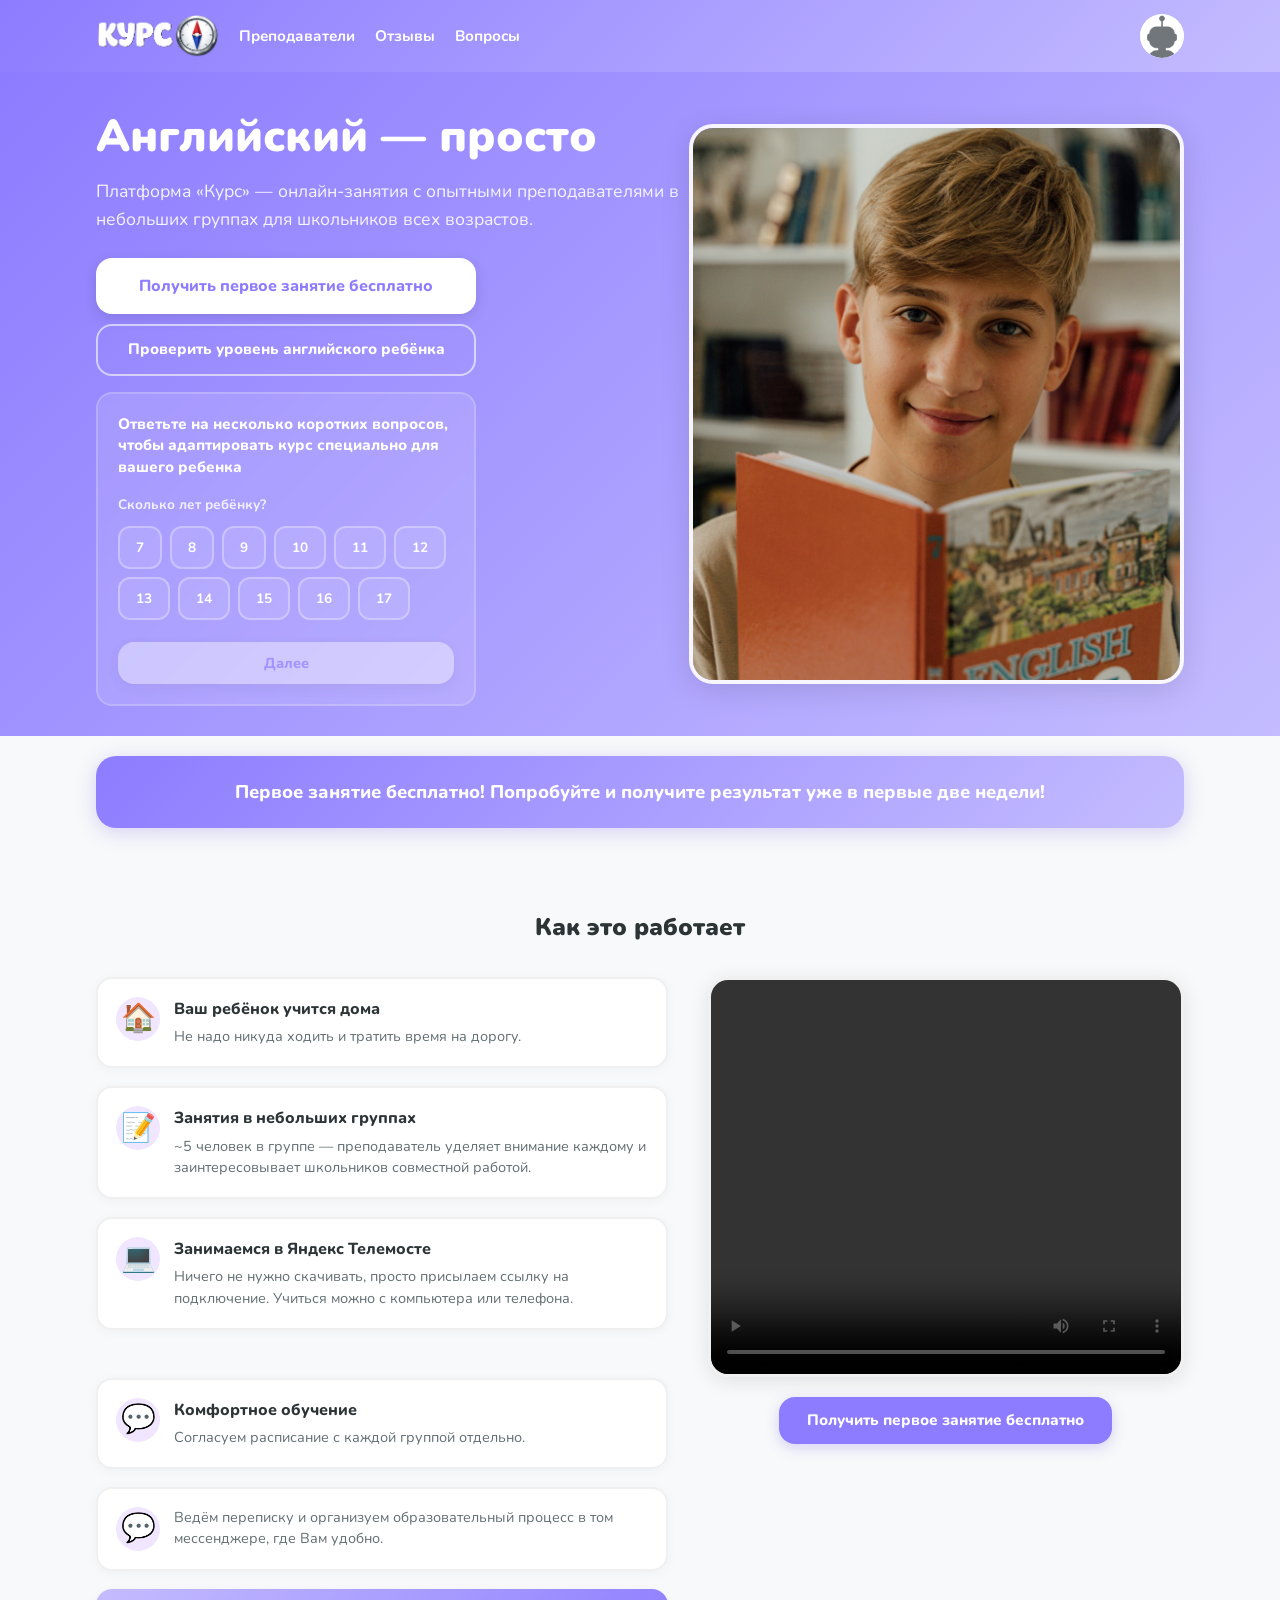
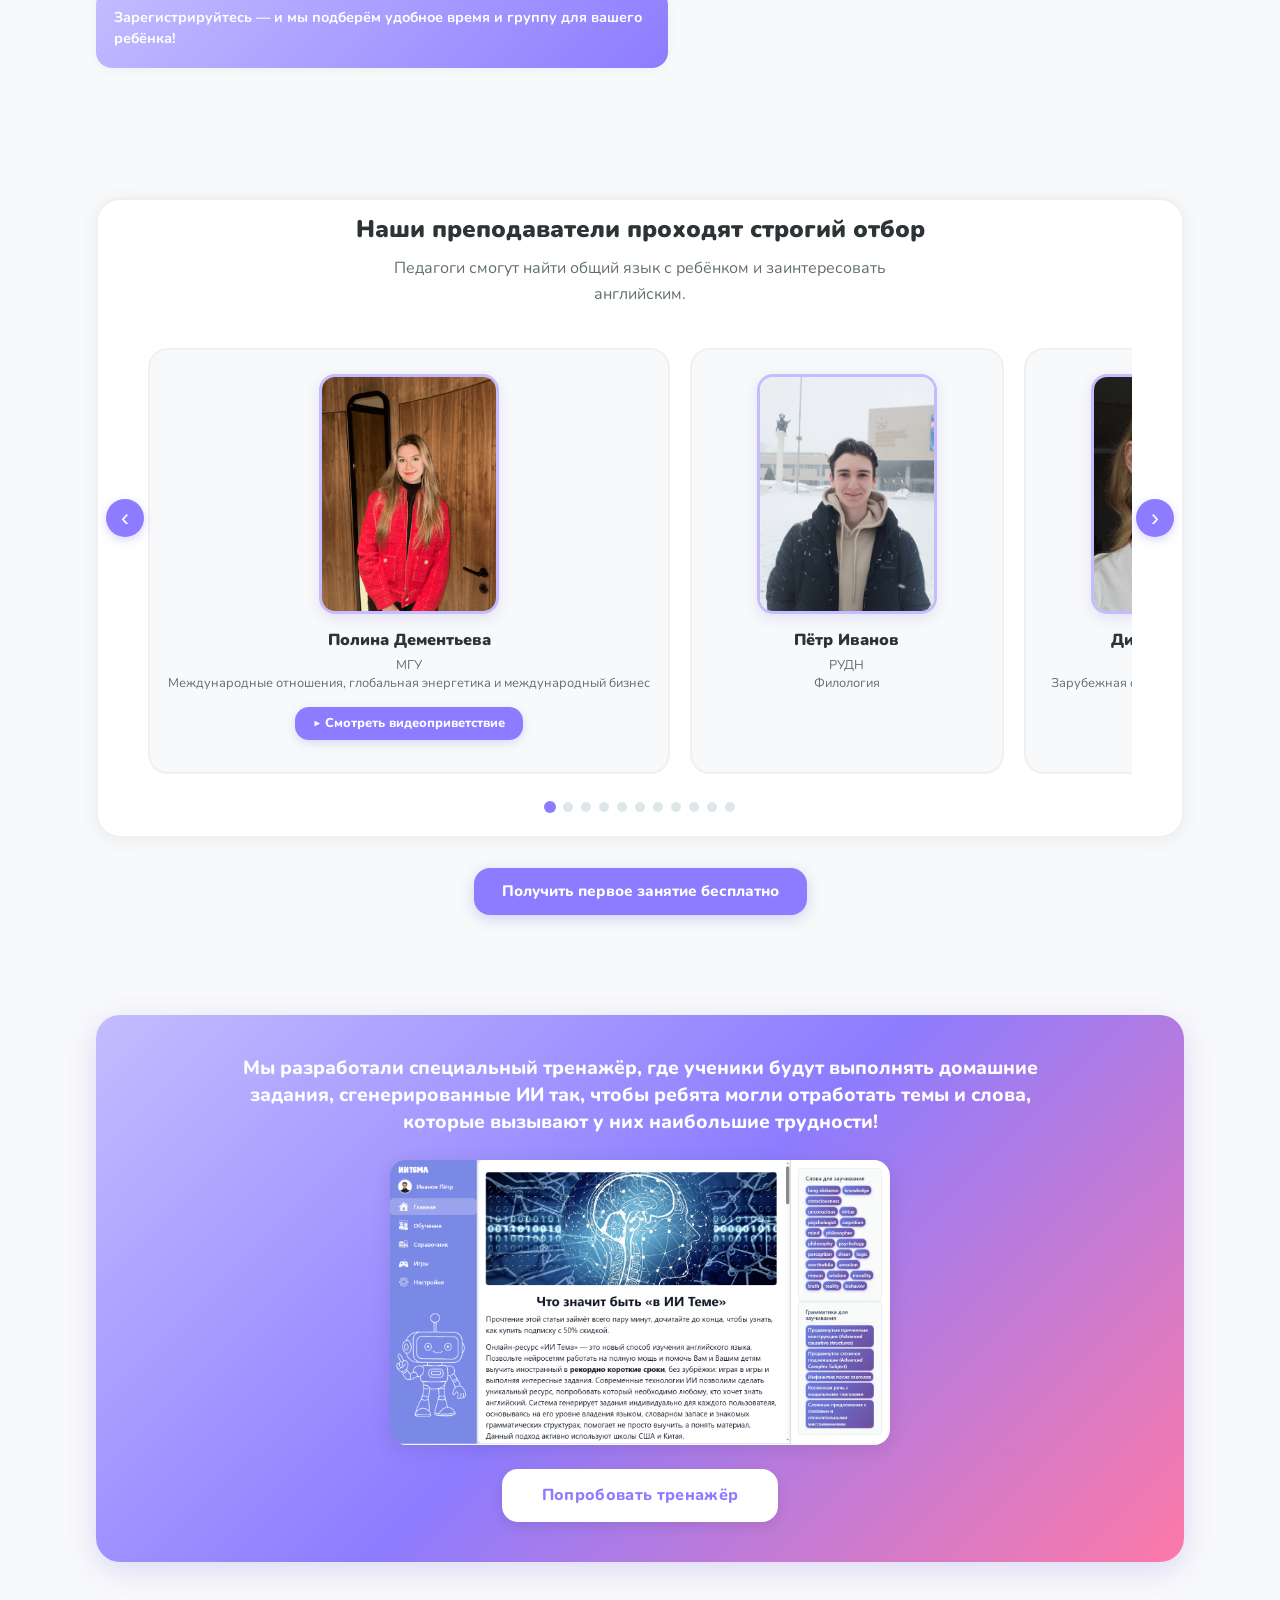
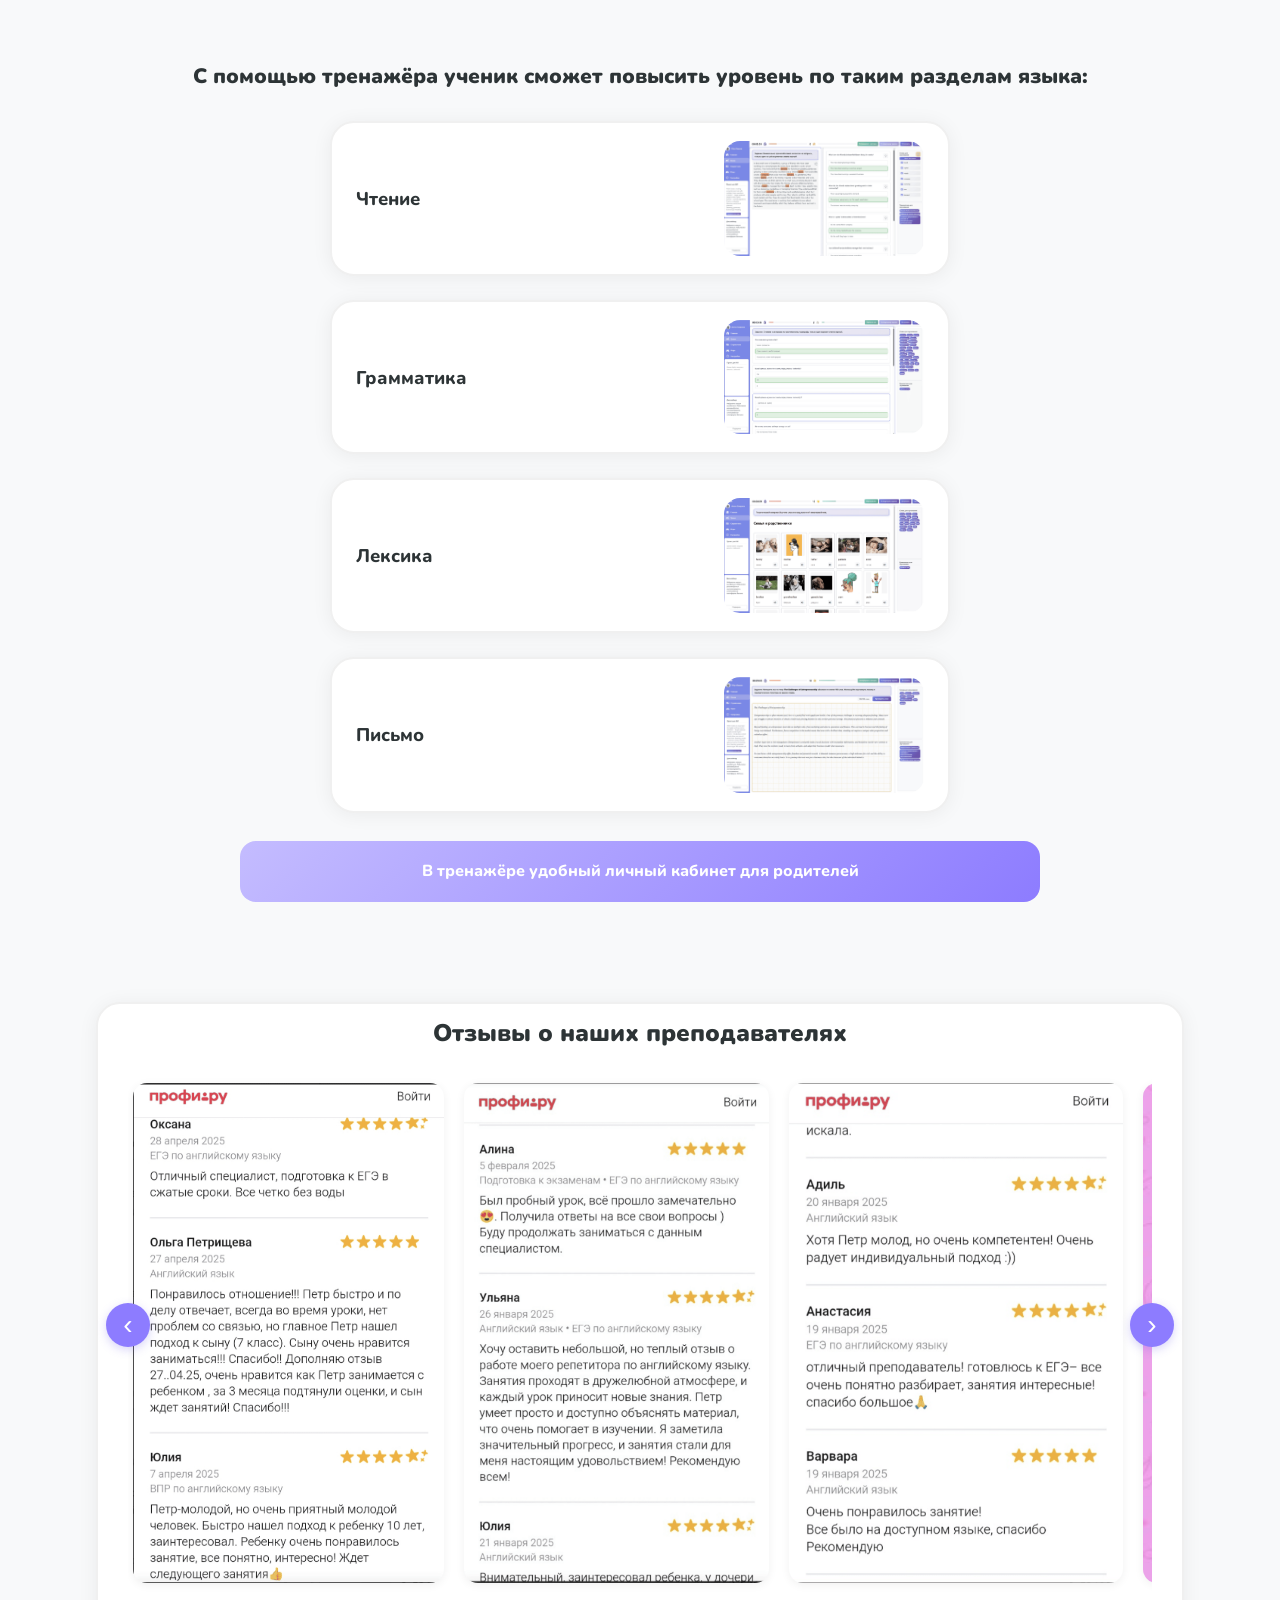
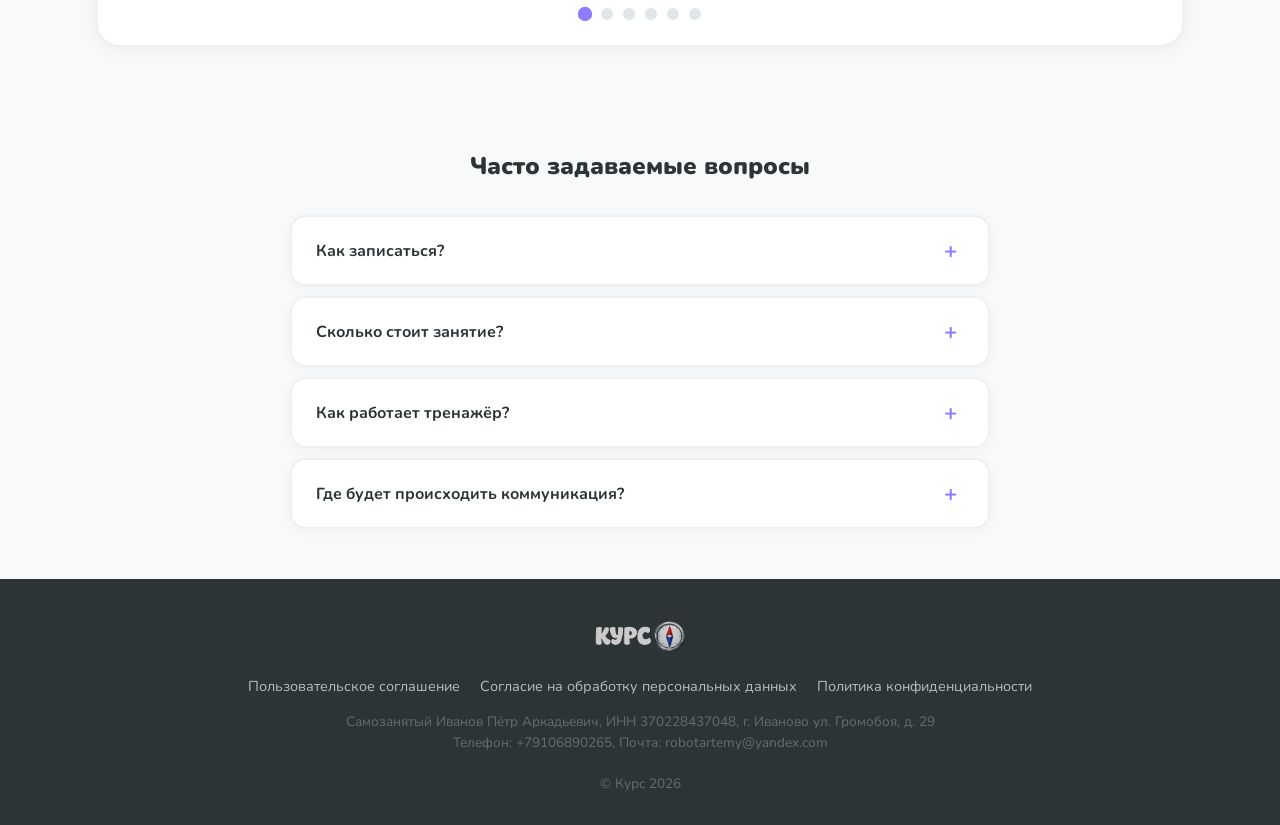
==== commit 5b8e1dce: "новая версия" ====
--- a/kurs_frontend/index.html
+++ b/kurs_frontend/index.html
@@ -28,6 +28,11 @@
     href="https://fonts.googleapis.com/css2?family=Montserrat:wght@400;500;600;700;800;900&family=Nunito:wght@400;600;700;800;900&display=swap"
     rel="stylesheet">
   <link rel="stylesheet" href="index.css?v=2">
+  <link rel="icon" type="image/x-icon" href="favicon/favicon.ico">
+  <link rel="icon" type="image/png" sizes="32x32" href="favicon/favicon-32x32.png">
+  <link rel="icon" type="image/png" sizes="16x16" href="favicon/favicon-16x16.png">
+  <link rel="apple-touch-icon" sizes="180x180" href="favicon/apple-touch-icon.png">
+  <link rel="manifest" href="favicon/manifest.json">
 </head>
 
 <body>
@@ -39,6 +44,7 @@
       <nav style="display:flex; gap:20px; align-items:center; margin-right:auto; margin-left:20px;">
         <a href="#teachers" style="color:#fff; font-weight:700; font-size:0.95rem;">Преподаватели</a>
         <a href="#reviews" style="color:#fff; font-weight:700; font-size:0.95rem;">Отзывы</a>
+        <a href="#faq" style="color:#fff; font-weight:700; font-size:0.95rem;">Вопросы</a>
       </nav>
       <div class="header-right">
         <div class="avatar-circle">
--- a/kurs_frontend/index.css
+++ b/kurs_frontend/index.css
@@ -1,4 +1,4 @@
-/* ===========================================
+﻿/* ===========================================
    RESET & BASE
    =========================================== */
 *,
@@ -44,7 +44,7 @@
    HEADER
    =========================================== */
 .header {
-  background: linear-gradient(135deg, #6c5ce7, #a29bfe);
+  background: linear-gradient(135deg, #8d7cff, #c4bcff);
   padding: 12px 0;
   border-bottom: none;
 }
@@ -59,6 +59,13 @@
   display: flex;
   align-items: center;
   margin-right: 0;
+}
+
+/* Прячем ссылку "Вопросы" на мобильных */
+@media (max-width: 768px) {
+  .header-inner nav a[href="#faq"] {
+    display: none;
+  }
 }
 
 .avatar-circle {
@@ -89,7 +96,7 @@
    HERO
    =========================================== */
 .hero {
-  background: linear-gradient(135deg, #6c5ce7, #a29bfe);
+  background: linear-gradient(135deg, #8d7cff, #c4bcff);
   color: #fff;
   padding: 0;
   min-height: 400px;
@@ -231,7 +238,7 @@
 }
 
 .how-item-accent {
-  background: linear-gradient(135deg, #a29bfe, #6c5ce7);
+  background: linear-gradient(135deg, #c4bcff, #8d7cff);
   border: none;
   width: 100% !important;
 }
@@ -272,7 +279,7 @@
 }
 
 .banner-card {
-  background: linear-gradient(135deg, #6c5ce7, #a29bfe);
+  background: linear-gradient(135deg, #8d7cff, #c4bcff);
   border-radius: 20px;
   padding: 24px 30px;
   text-align: center;
@@ -304,7 +311,7 @@
 }
 
 .btn-primary {
-  background: #6c5ce7;
+  background: #8d7cff;
   color: #fff;
   box-shadow: 0 4px 14px rgba(108, 92, 231, 0.25);
 }
@@ -318,7 +325,7 @@
 /* Кнопка "Получить первое занятие бесплатно" в hero — яркая, белая */
 .hero .btn-primary {
   background: #ffffff;
-  color: #6c5ce7;
+  color: #8d7cff;
   box-shadow: 0 4px 14px rgba(0, 0, 0, 0.12);
   border: 2px solid rgba(255, 255, 255, 0.9);
   font-size: 1rem;
@@ -352,8 +359,8 @@
 }
 
 .btn-ghost:hover {
-  border-color: #6c5ce7;
-  color: #6c5ce7;
+  border-color: #8d7cff;
+  color: #8d7cff;
 }
 
 .btn-cancel {
@@ -381,7 +388,7 @@
 }
 
 .card-accent {
-  background: linear-gradient(135deg, #a29bfe, #6c5ce7);
+  background: linear-gradient(135deg, #c4bcff, #8d7cff);
   color: #fff;
 }
 
@@ -403,7 +410,7 @@
 }
 
 .card-body .btn {
-  background: #6c5ce7;
+  background: #8d7cff;
   color: #fff;
 }
 
@@ -501,7 +508,7 @@
 }
 
 .comfort-item-accent {
-  background: linear-gradient(135deg, #a29bfe, #6c5ce7);
+  background: linear-gradient(135deg, #c4bcff, #8d7cff);
   color: #fff;
   border: none;
 }
@@ -672,7 +679,7 @@
 }
 
 .modal-body input[type="tel"]:focus {
-  border-color: #6c5ce7;
+  border-color: #8d7cff;
   box-shadow: 0 0 0 3px rgba(108, 92, 231, 0.12);
 }
 
@@ -696,7 +703,7 @@
 
 .test-progress {
   font-size: 0.9rem;
-  color: #6c5ce7;
+  color: #8d7cff;
   font-weight: 800;
   margin-bottom: 16px;
   text-transform: uppercase;
@@ -725,17 +732,17 @@
 }
 
 .test-option:hover {
-  border-color: #6c5ce7;
+  border-color: #8d7cff;
   background: #f0e6ff;
 }
 
 .test-option input[type="radio"] {
   margin-right: 12px;
-  accent-color: #6c5ce7;
+  accent-color: #8d7cff;
 }
 
 .test-option:has(input:checked) {
-  border-color: #6c5ce7;
+  border-color: #8d7cff;
   background: #f0e6ff;
   color: #2d3436;
 }
@@ -753,7 +760,7 @@
 }
 
 .test-result h3 {
-  color: #6c5ce7;
+  color: #8d7cff;
   margin-bottom: 20px;
   font-size: 1.4rem;
 }
@@ -886,7 +893,7 @@
   transition: all 0.25s;
   font-family: inherit;
   line-height: 1.3;
-  background: #6c5ce7;
+  background: #8d7cff;
   color: #fff;
   text-decoration: none;
 }
@@ -915,7 +922,7 @@
 .urgency-timer-bar {
   width: 100%;
   height: 6px;
-  background: #6c5ce7;
+  background: #8d7cff;
   transition: width 0.05s linear, background 0.3s;
 }
 
@@ -983,10 +990,10 @@
 .btn-auth {
   flex: 1;
   padding: 11px 16px;
-  border: 2px solid #6c5ce7;
+  border: 2px solid #8d7cff;
   border-radius: 12px;
   background: transparent;
-  color: #6c5ce7;
+  color: #8d7cff;
   font-size: 0.88rem;
   font-weight: 700;
   cursor: pointer;
@@ -997,7 +1004,7 @@
 }
 
 .btn-auth.active {
-  background: #6c5ce7;
+  background: #8d7cff;
   color: #fff;
 }
 
@@ -1030,7 +1037,7 @@
 }
 
 .auth-form input:focus {
-  border-color: #6c5ce7;
+  border-color: #8d7cff;
   box-shadow: 0 0 0 3px rgba(108, 92, 231, 0.12);
 }
 
@@ -1052,7 +1059,7 @@
 }
 
 .btn-login:not(:disabled) {
-  background: #6c5ce7;
+  background: #8d7cff;
   color: #fff;
   pointer-events: auto;
 }
@@ -1173,7 +1180,7 @@
 .teacher-card:hover {
   transform: translateY(-4px);
   box-shadow: 0 8px 24px rgba(108, 92, 231, 0.15);
-  border-color: #a29bfe;
+  border-color: #c4bcff;
 }
 
 /* Фото — среднего размера, прямоугольное */
@@ -1183,7 +1190,7 @@
   border-radius: 16px;
   overflow: hidden;
   margin: 0 auto 14px;
-  border: 3px solid #a29bfe;
+  border: 3px solid #c4bcff;
   box-shadow: 0 4px 14px rgba(108, 92, 231, 0.15);
   flex-shrink: 0;
 }
@@ -1221,7 +1228,7 @@
 }
 
 .btn-play {
-  background: #6c5ce7;
+  background: #8d7cff;
   color: #fff;
   padding: 8px 18px;
   border: none;
@@ -1274,7 +1281,7 @@
   position: absolute;
   top: 50%;
   transform: translateY(-50%);
-  background: #6c5ce7;
+  background: #8d7cff;
   color: #fff;
   border: none;
   width: 38px;
@@ -1322,12 +1329,12 @@
 }
 
 .slider-dots .dot.active {
-  background: #6c5ce7;
+  background: #8d7cff;
   transform: scale(1.2);
 }
 
 .slider-dots .dot:hover {
-  background: #a29bfe;
+  background: #c4bcff;
 }
 
 /* ===========================================
@@ -1397,7 +1404,7 @@
   position: absolute;
   top: 50%;
   transform: translateY(-50%);
-  background: #6c5ce7;
+  background: #8d7cff;
   color: #fff;
   border: none;
   width: 44px;
@@ -1445,12 +1452,12 @@
 }
 
 .reviews-dots .dot.active {
-  background: #6c5ce7;
+  background: #8d7cff;
   transform: scale(1.2);
 }
 
 .reviews-dots .dot:hover {
-  background: #a29bfe;
+  background: #c4bcff;
 }
 
 /* Video modal */
@@ -1540,7 +1547,7 @@
 .faq-icon {
   font-size: 1.4rem;
   font-weight: 700;
-  color: #6c5ce7;
+  color: #8d7cff;
   transition: transform 0.3s;
   flex-shrink: 0;
   width: 28px;
@@ -1578,7 +1585,7 @@
 }
 
 .tema-card {
-  background: linear-gradient(135deg, #a29bfe 0%, #6c5ce7 50%, #fd79a8 100%);
+  background: linear-gradient(135deg, #c4bcff 0%, #8d7cff 50%, #fd79a8 100%);
   border-radius: 24px;
   padding: 40px 30px;
   text-align: center;
@@ -1622,7 +1629,7 @@
   transition: all 0.25s;
   font-family: inherit;
   background: #ffffff;
-  color: #6c5ce7;
+  color: #8d7cff;
   text-decoration: none;
   letter-spacing: 0.02em;
   box-shadow: 0 4px 14px rgba(0, 0, 0, 0.1);
@@ -1888,7 +1895,7 @@
 
 .survey-option.active {
   background: #fff;
-  color: #6c5ce7;
+  color: #8d7cff;
   border-color: #fff;
 }
 
@@ -1921,7 +1928,7 @@
   padding: 12px;
   font-size: 0.9rem;
   background: #fff;
-  color: #6c5ce7;
+  color: #8d7cff;
   border: none;
 }
 
@@ -1975,7 +1982,7 @@
 .skill-card:hover {
   transform: translateY(-4px);
   box-shadow: 0 8px 24px rgba(108, 92, 231, 0.12);
-  border-color: #a29bfe;
+  border-color: #c4bcff;
 }
 
 .skill-img {
@@ -1998,7 +2005,7 @@
   margin-top: 28px;
   text-align: center;
   padding: 18px 24px;
-  background: linear-gradient(135deg, #a29bfe, #6c5ce7);
+  background: linear-gradient(135deg, #c4bcff, #8d7cff);
   border-radius: 16px;
   max-width: 800px;
   margin-left: auto;
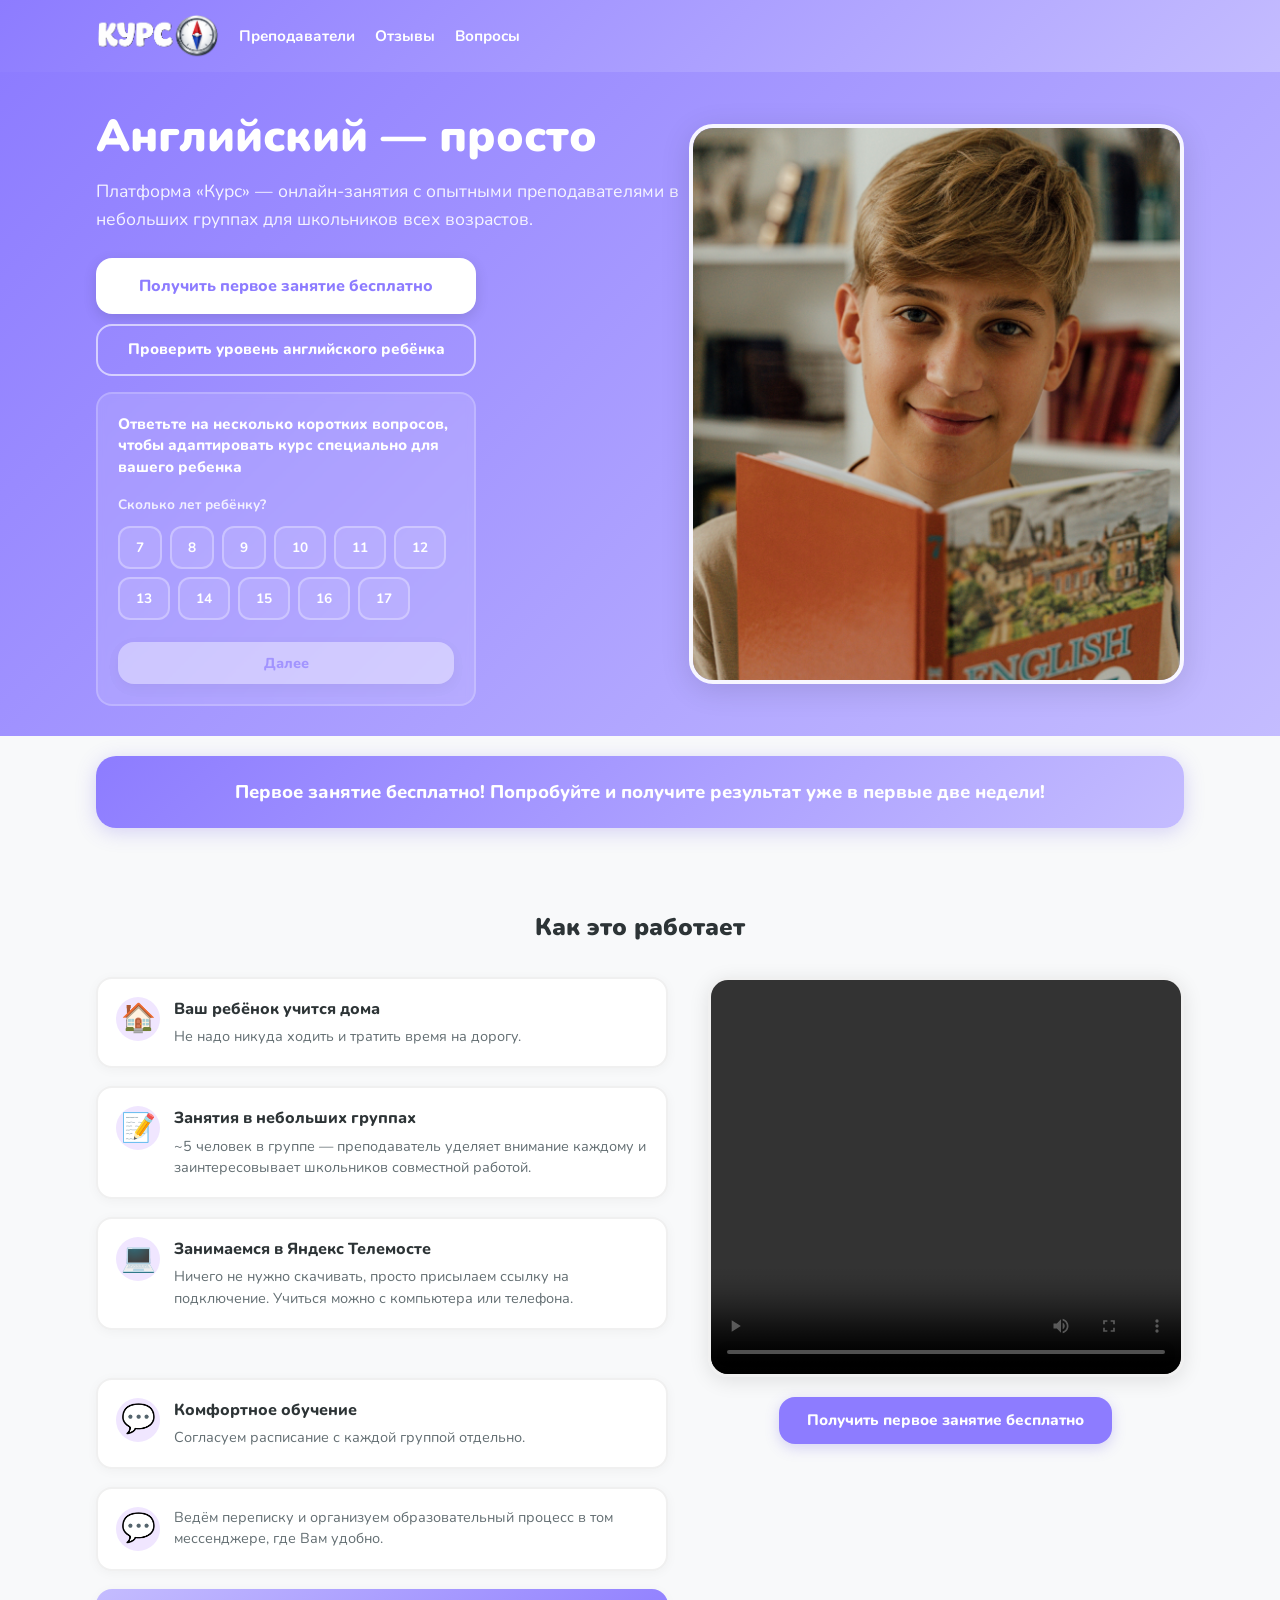
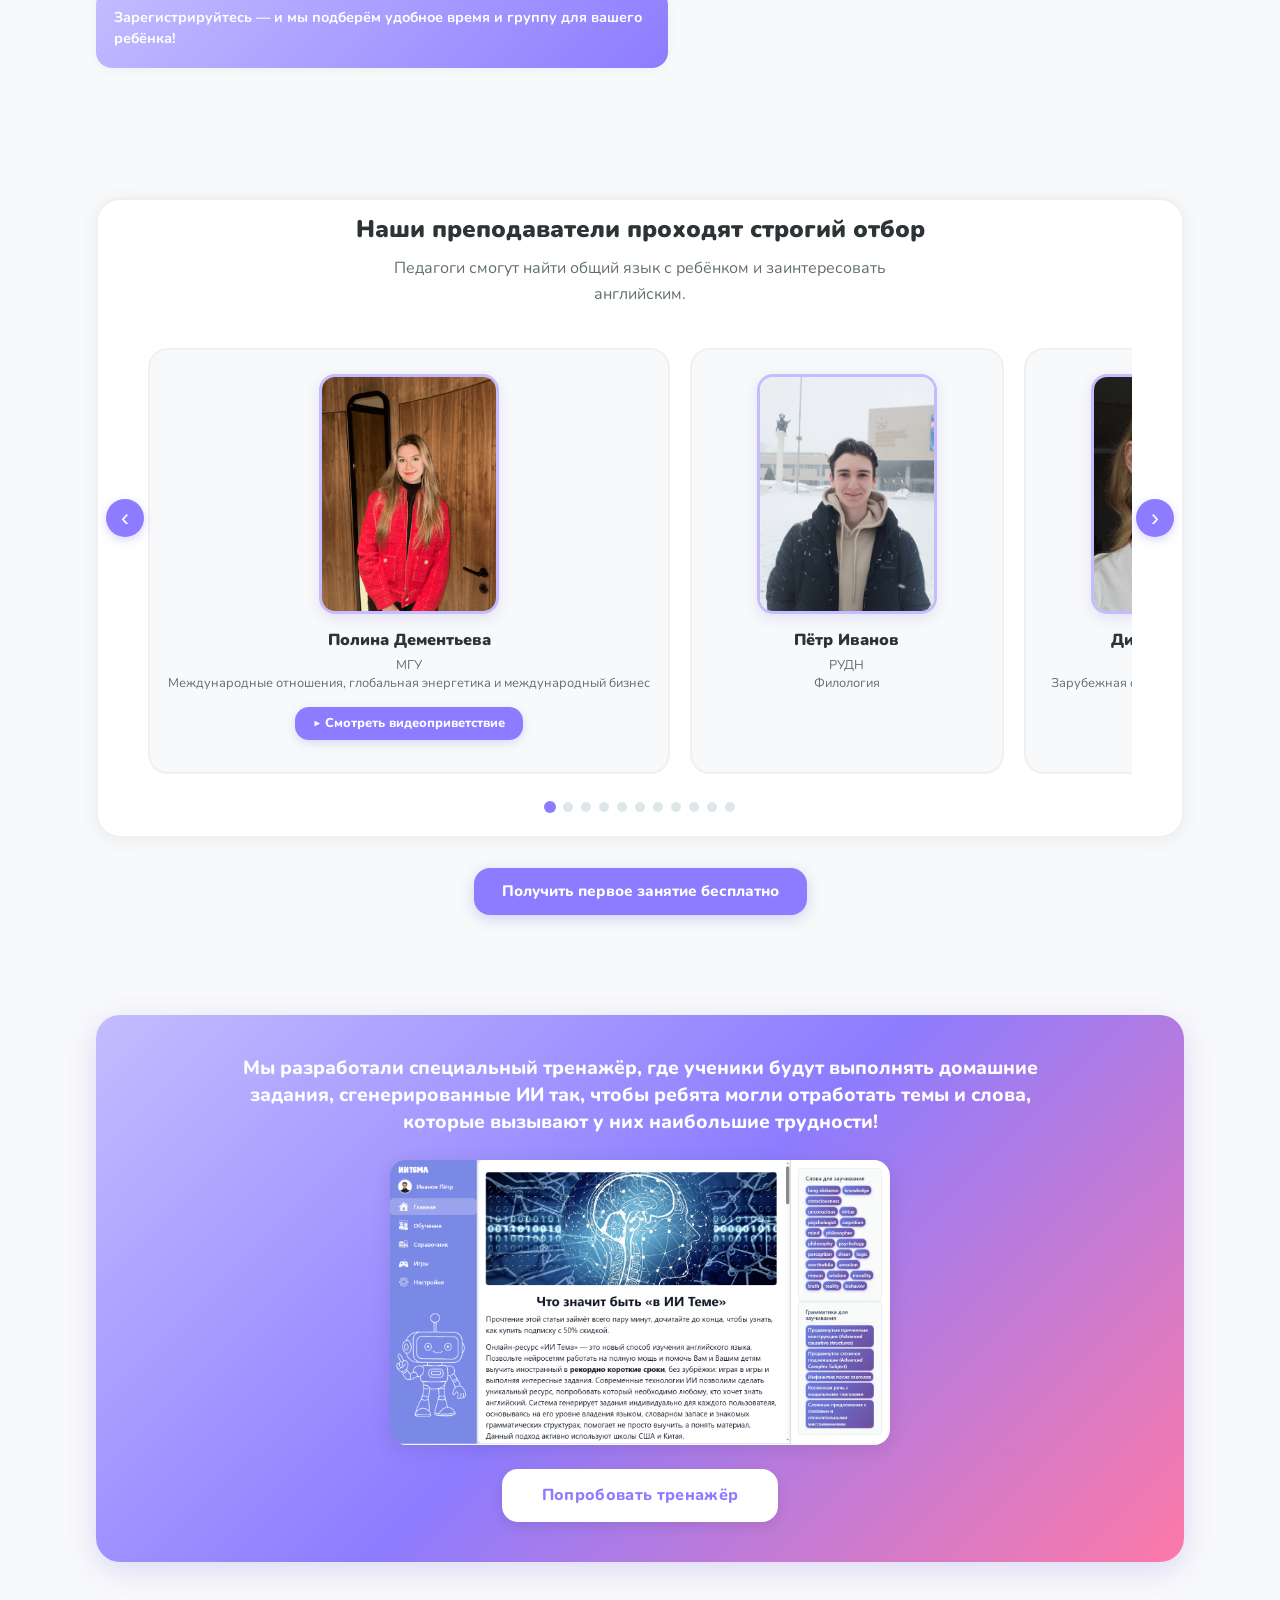
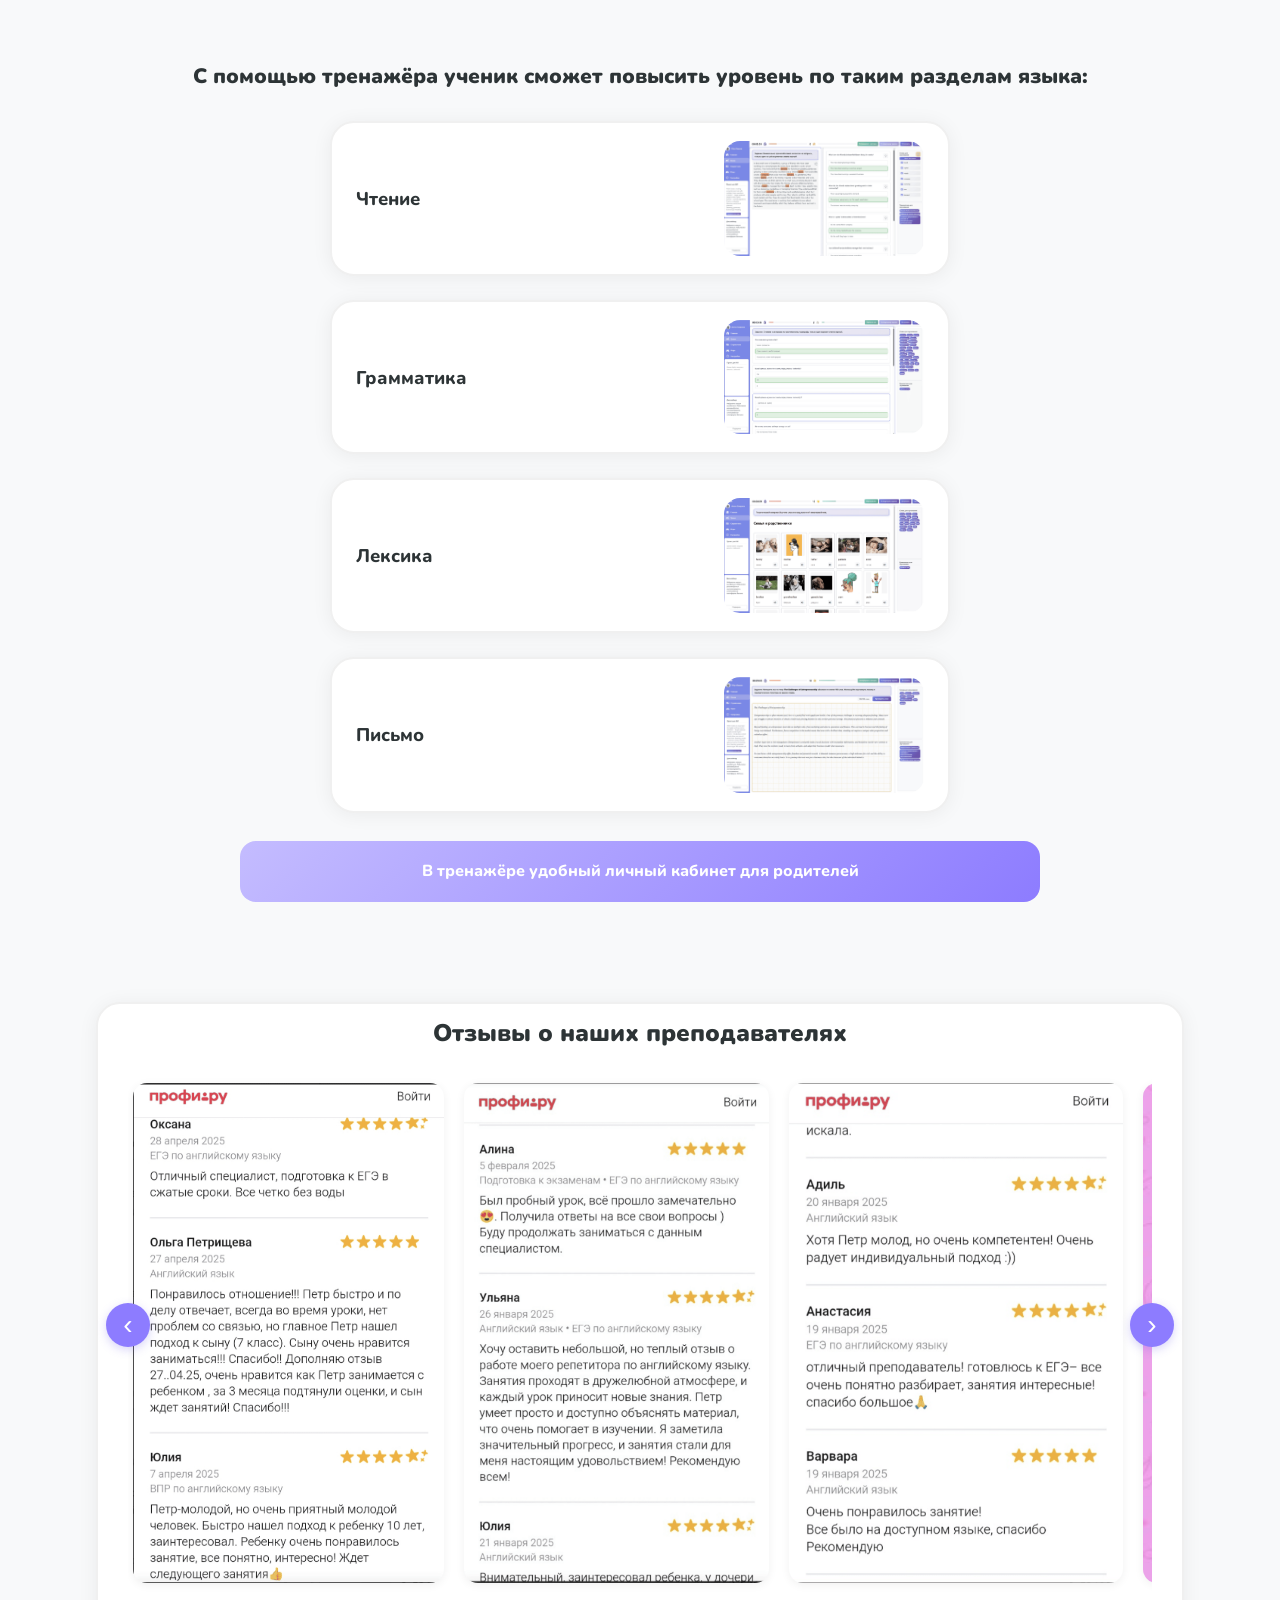
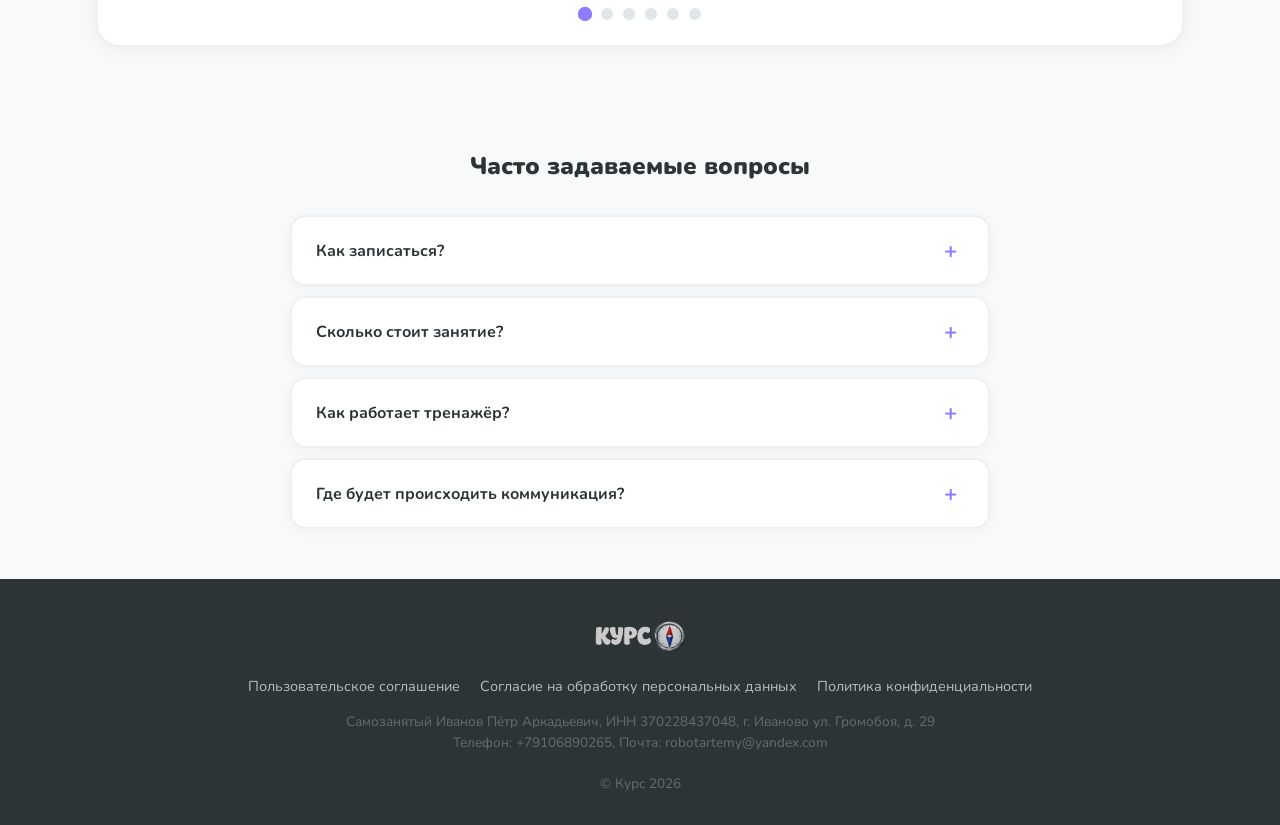
==== commit e4ce785a: "новая версия" ====
--- a/kurs_frontend/index.html
+++ b/kurs_frontend/index.html
@@ -47,9 +47,6 @@
         <a href="#faq" style="color:#fff; font-weight:700; font-size:0.95rem;">Вопросы</a>
       </nav>
       <div class="header-right">
-        <div class="avatar-circle">
-          <img src="images/default_avatar.png" alt="Аватар" class="avatar-img">
-        </div>
       </div>
     </div>
   </header>
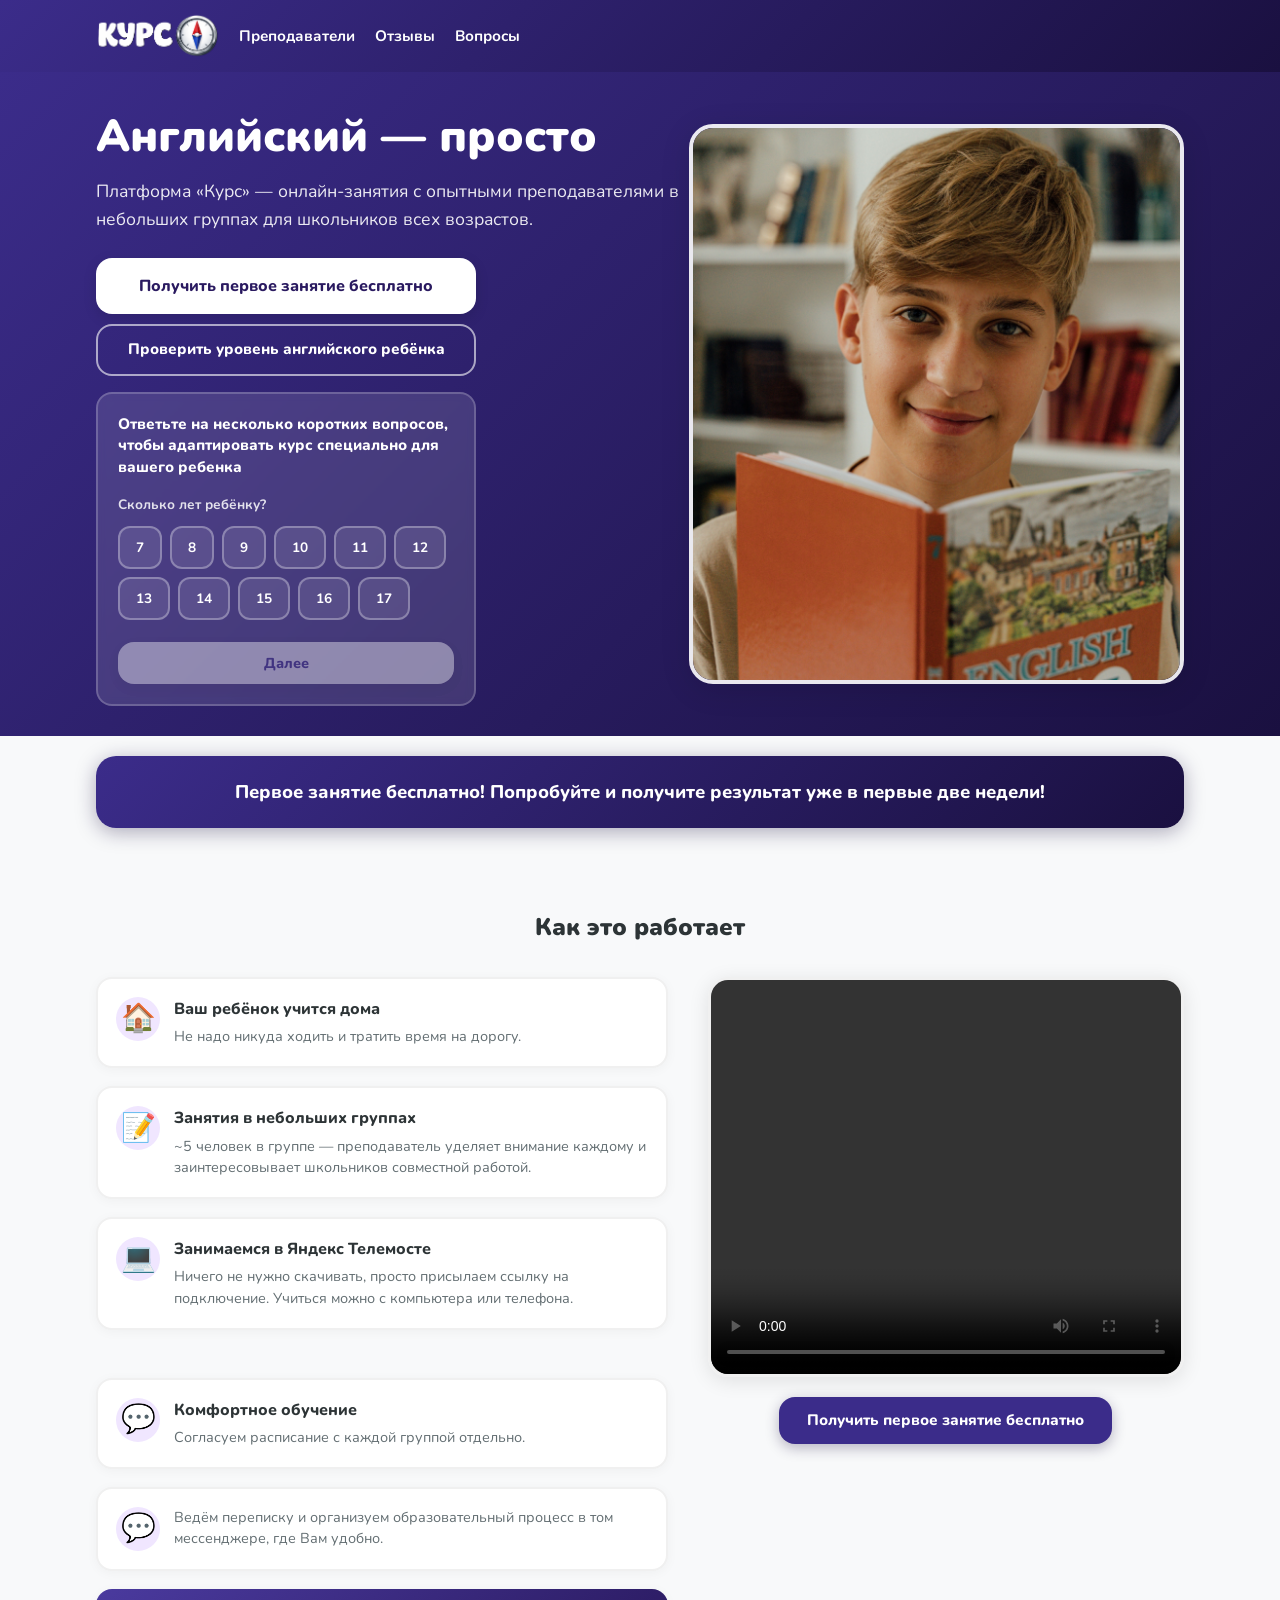
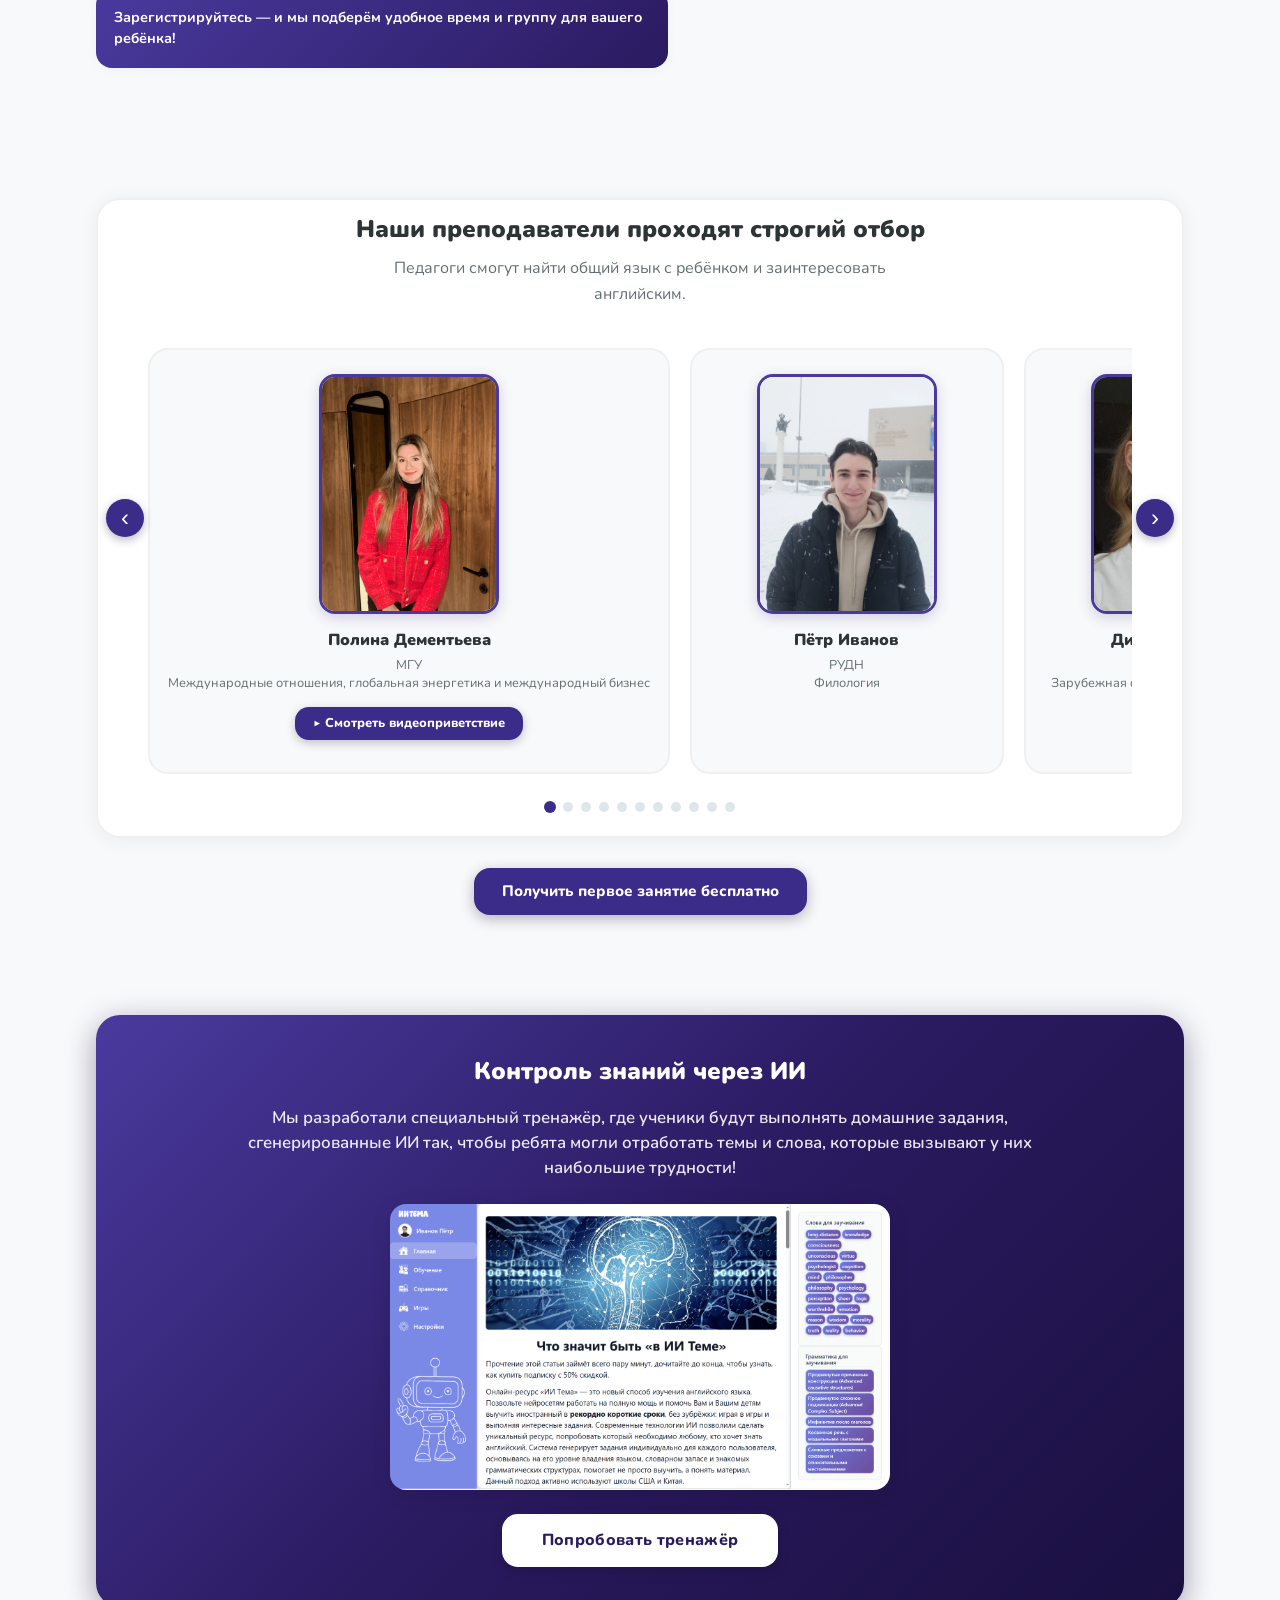
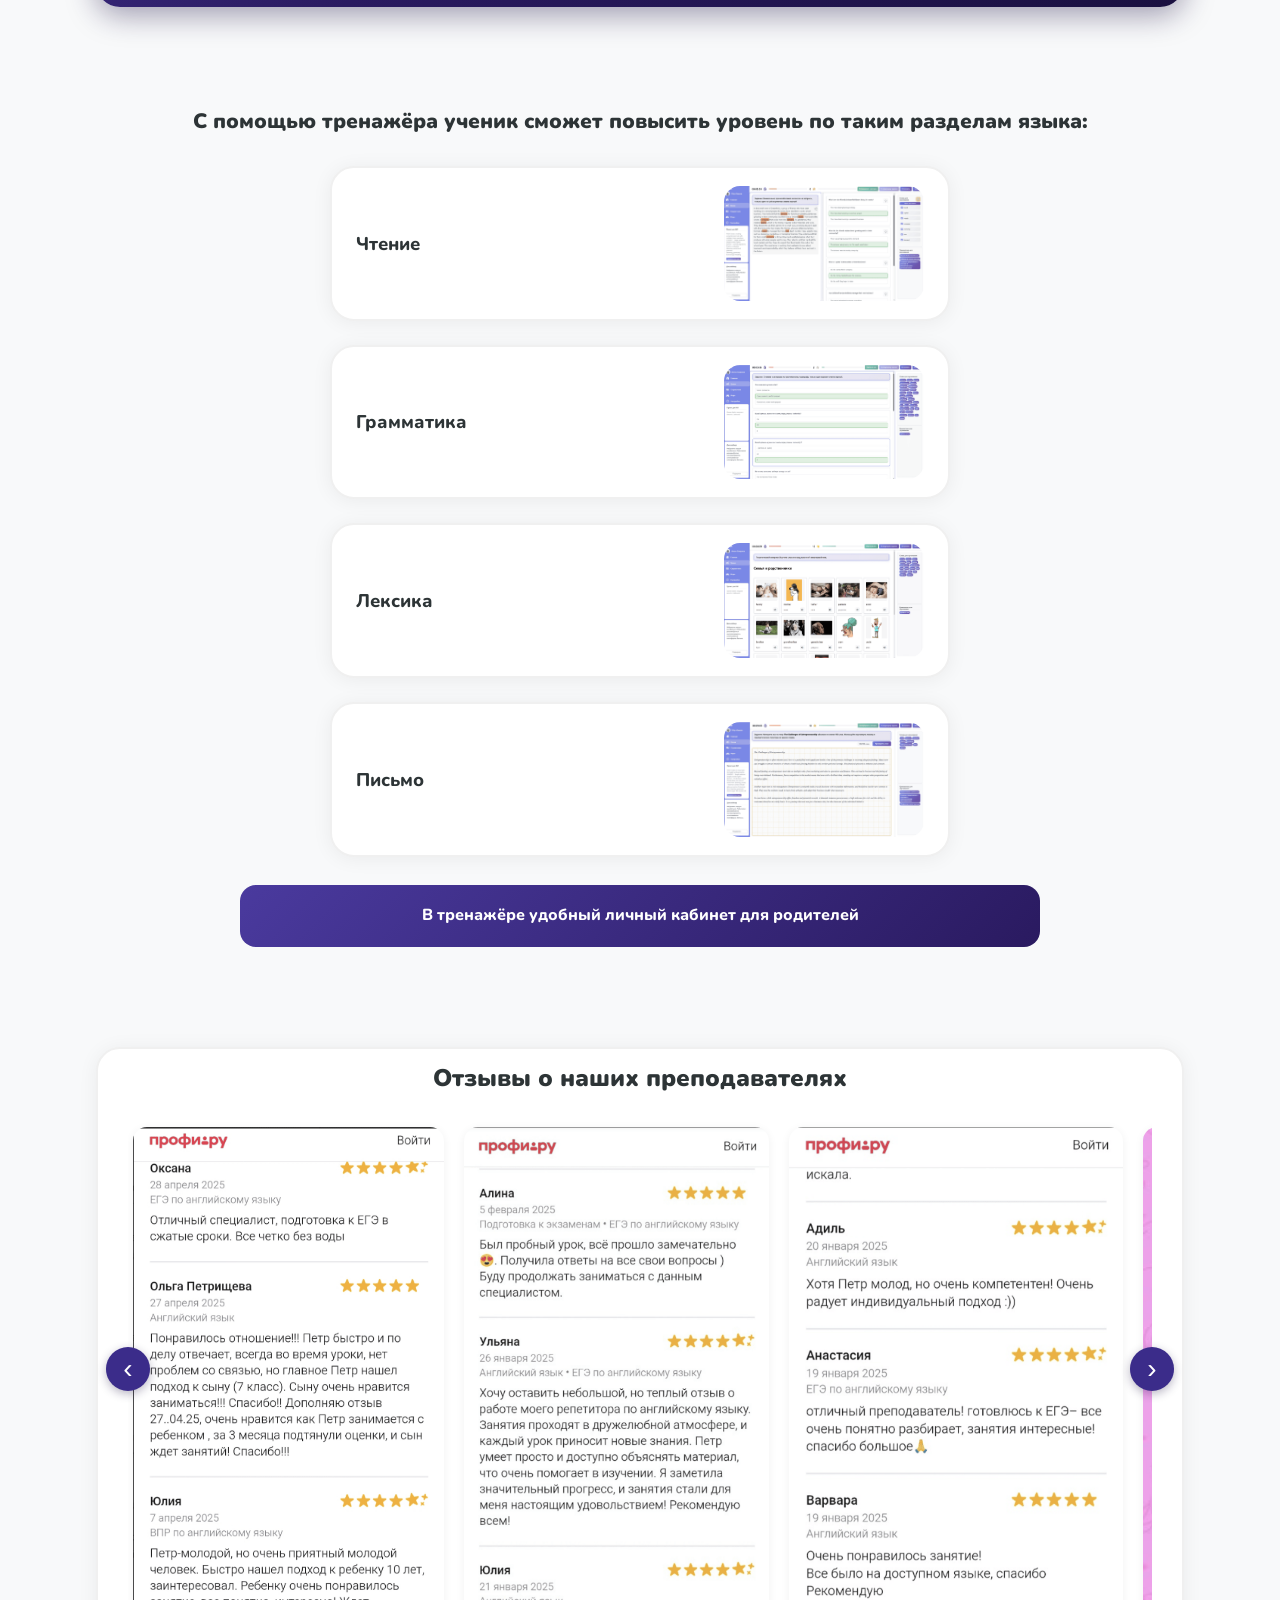
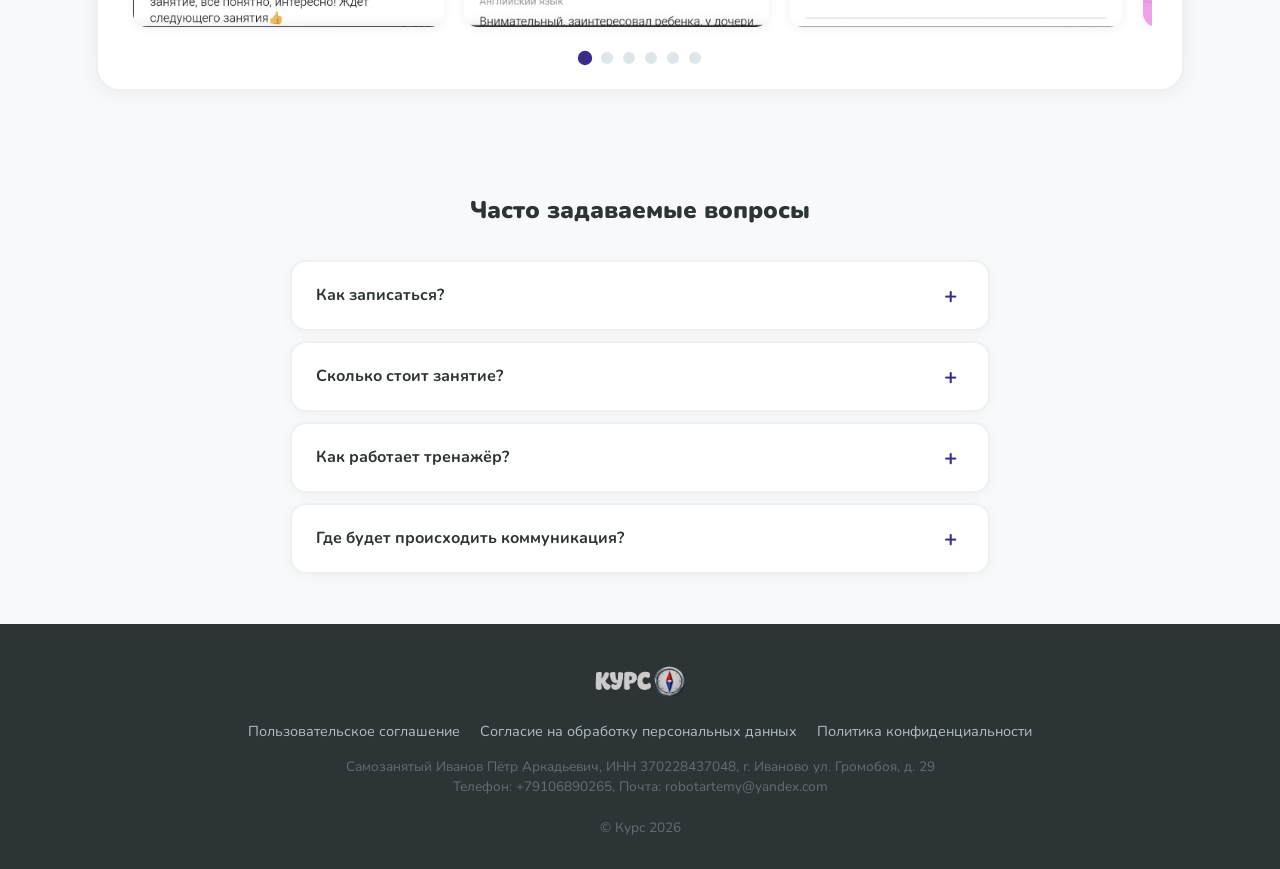
==== commit 212ca8af: "-" ====
--- a/kurs_frontend/index.html
+++ b/kurs_frontend/index.html
@@ -294,10 +294,11 @@
   <section class="section tema-section">
     <div class="container">
       <div class="tema-card">
-        <h2 class="tema-title">Мы разработали специальный тренажёр, где ученики будут выполнять домашние задания,
+        <h2 class="tema-title">Контроль знаний через ИИ</h2>
+        <p class="tema-subtitle">Мы разработали специальный тренажёр, где ученики будут выполнять домашние задания,
           сгенерированные ИИ так, чтобы ребята могли отработать темы и слова, которые вызывают у них наибольшие
           трудности!
-        </h2>
+        </p>
         <div class="tema-image-wrapper">
           <img src="images/tema.png" alt="Tema.study - платформа с ИИ для домашних заданий" class="tema-image">
         </div>
--- a/kurs_frontend/index.css
+++ b/kurs_frontend/index.css
@@ -44,7 +44,7 @@
    HEADER
    =========================================== */
 .header {
-  background: linear-gradient(135deg, #8d7cff, #c4bcff);
+  background: linear-gradient(135deg, #3b2c8a, #1a1040);
   padding: 12px 0;
   border-bottom: none;
 }
@@ -96,7 +96,7 @@
    HERO
    =========================================== */
 .hero {
-  background: linear-gradient(135deg, #8d7cff, #c4bcff);
+  background: linear-gradient(135deg, #3b2c8a, #1a1040);
   color: #fff;
   padding: 0;
   min-height: 400px;
@@ -238,7 +238,7 @@
 }
 
 .how-item-accent {
-  background: linear-gradient(135deg, #c4bcff, #8d7cff);
+  background: linear-gradient(135deg, #4a3a9e, #2a1a60);
   border: none;
   width: 100% !important;
 }
@@ -279,11 +279,11 @@
 }
 
 .banner-card {
-  background: linear-gradient(135deg, #8d7cff, #c4bcff);
+  background: linear-gradient(135deg, #3b2c8a, #1a1040);
   border-radius: 20px;
   padding: 24px 30px;
   text-align: center;
-  box-shadow: 0 4px 20px rgba(108, 92, 231, 0.25);
+  box-shadow: 0 4px 20px rgba(26, 16, 64, 0.35);
 }
 
 .banner-card h2 {
@@ -311,21 +311,21 @@
 }
 
 .btn-primary {
-  background: #8d7cff;
+  background: #3b2c8a;
   color: #fff;
-  box-shadow: 0 4px 14px rgba(108, 92, 231, 0.25);
+  box-shadow: 0 4px 14px rgba(26, 16, 64, 0.3);
 }
 
 .btn-primary:hover {
-  background: #5a4bd1;
+  background: #2a1a60;
   transform: translateY(-2px);
-  box-shadow: 0 6px 20px rgba(108, 92, 231, 0.35);
+  box-shadow: 0 6px 20px rgba(26, 16, 64, 0.4);
 }
 
 /* Кнопка "Получить первое занятие бесплатно" в hero — яркая, белая */
 .hero .btn-primary {
   background: #ffffff;
-  color: #8d7cff;
+  color: #2a1a60;
   box-shadow: 0 4px 14px rgba(0, 0, 0, 0.12);
   border: 2px solid rgba(255, 255, 255, 0.9);
   font-size: 1rem;
@@ -333,8 +333,8 @@
 }
 
 .hero .btn-primary:hover {
-  background: #f0e6ff;
-  color: #5a4bd1;
+  background: #e8e0ff;
+  color: #1a1040;
   transform: translateY(-2px);
   box-shadow: 0 6px 20px rgba(0, 0, 0, 0.18);
 }
@@ -359,8 +359,8 @@
 }
 
 .btn-ghost:hover {
-  border-color: #8d7cff;
-  color: #8d7cff;
+  border-color: #3b2c8a;
+  color: #3b2c8a;
 }
 
 .btn-cancel {
@@ -388,7 +388,7 @@
 }
 
 .card-accent {
-  background: linear-gradient(135deg, #c4bcff, #8d7cff);
+  background: linear-gradient(135deg, #4a3a9e, #2a1a60);
   color: #fff;
 }
 
@@ -410,14 +410,14 @@
 }
 
 .card-body .btn {
-  background: #8d7cff;
+  background: #3b2c8a;
   color: #fff;
 }
 
 .card-body .btn:hover {
-  background: #5a4bd1;
+  background: #2a1a60;
   transform: translateY(-1px);
-  box-shadow: 0 4px 12px rgba(108, 92, 231, 0.3);
+  box-shadow: 0 4px 12px rgba(26, 16, 64, 0.35);
 }
 
 /* ===========================================
@@ -508,7 +508,7 @@
 }
 
 .comfort-item-accent {
-  background: linear-gradient(135deg, #c4bcff, #8d7cff);
+  background: linear-gradient(135deg, #4a3a9e, #2a1a60);
   color: #fff;
   border: none;
 }
@@ -562,7 +562,7 @@
 }
 
 .footer-links a:hover {
-  color: #fd79a8;
+  color: #7c6ab5;
 }
 
 .footer-info {
@@ -679,8 +679,8 @@
 }
 
 .modal-body input[type="tel"]:focus {
-  border-color: #8d7cff;
-  box-shadow: 0 0 0 3px rgba(108, 92, 231, 0.12);
+  border-color: #3b2c8a;
+  box-shadow: 0 0 0 3px rgba(59, 44, 138, 0.12);
 }
 
 .modal-buttons {
@@ -703,7 +703,7 @@
 
 .test-progress {
   font-size: 0.9rem;
-  color: #8d7cff;
+  color: #3b2c8a;
   font-weight: 800;
   margin-bottom: 16px;
   text-transform: uppercase;
@@ -732,17 +732,17 @@
 }
 
 .test-option:hover {
-  border-color: #8d7cff;
+  border-color: #3b2c8a;
   background: #f0e6ff;
 }
 
 .test-option input[type="radio"] {
   margin-right: 12px;
-  accent-color: #8d7cff;
+  accent-color: #3b2c8a;
 }
 
 .test-option:has(input:checked) {
-  border-color: #8d7cff;
+  border-color: #3b2c8a;
   background: #f0e6ff;
   color: #2d3436;
 }
@@ -760,7 +760,7 @@
 }
 
 .test-result h3 {
-  color: #8d7cff;
+  color: #3b2c8a;
   margin-bottom: 20px;
   font-size: 1.4rem;
 }
@@ -893,15 +893,15 @@
   transition: all 0.25s;
   font-family: inherit;
   line-height: 1.3;
-  background: #8d7cff;
+  background: #3b2c8a;
   color: #fff;
   text-decoration: none;
 }
 
 .btn-tg:hover {
-  background: #5a4bd1;
+  background: #2a1a60;
   transform: translateY(-2px);
-  box-shadow: 0 4px 14px rgba(108, 92, 231, 0.3);
+  box-shadow: 0 4px 14px rgba(26, 16, 64, 0.35);
 }
 
 /* ===========================================
@@ -922,7 +922,7 @@
 .urgency-timer-bar {
   width: 100%;
   height: 6px;
-  background: #8d7cff;
+  background: #3b2c8a;
   transition: width 0.05s linear, background 0.3s;
 }
 
@@ -990,10 +990,10 @@
 .btn-auth {
   flex: 1;
   padding: 11px 16px;
-  border: 2px solid #8d7cff;
+  border: 2px solid #3b2c8a;
   border-radius: 12px;
   background: transparent;
-  color: #8d7cff;
+  color: #3b2c8a;
   font-size: 0.88rem;
   font-weight: 700;
   cursor: pointer;
@@ -1004,7 +1004,7 @@
 }
 
 .btn-auth.active {
-  background: #8d7cff;
+  background: #3b2c8a;
   color: #fff;
 }
 
@@ -1037,8 +1037,8 @@
 }
 
 .auth-form input:focus {
-  border-color: #8d7cff;
-  box-shadow: 0 0 0 3px rgba(108, 92, 231, 0.12);
+  border-color: #3b2c8a;
+  box-shadow: 0 0 0 3px rgba(59, 44, 138, 0.12);
 }
 
 .btn-login {
@@ -1059,15 +1059,15 @@
 }
 
 .btn-login:not(:disabled) {
-  background: #8d7cff;
+  background: #3b2c8a;
   color: #fff;
   pointer-events: auto;
 }
 
 .btn-login:not(:disabled):hover {
-  background: #5a4bd1;
+  background: #2a1a60;
   transform: translateY(-1px);
-  box-shadow: 0 4px 12px rgba(108, 92, 231, 0.3);
+  box-shadow: 0 4px 12px rgba(26, 16, 64, 0.35);
 }
 
 .auth-form .btn-yandex {
@@ -1179,8 +1179,8 @@
 
 .teacher-card:hover {
   transform: translateY(-4px);
-  box-shadow: 0 8px 24px rgba(108, 92, 231, 0.15);
-  border-color: #c4bcff;
+  box-shadow: 0 8px 24px rgba(59, 44, 138, 0.2);
+  border-color: #4a3a9e;
 }
 
 /* Фото — среднего размера, прямоугольное */
@@ -1190,8 +1190,8 @@
   border-radius: 16px;
   overflow: hidden;
   margin: 0 auto 14px;
-  border: 3px solid #c4bcff;
-  box-shadow: 0 4px 14px rgba(108, 92, 231, 0.15);
+  border: 3px solid #4a3a9e;
+  box-shadow: 0 4px 14px rgba(59, 44, 138, 0.2);
   flex-shrink: 0;
 }
 
@@ -1228,7 +1228,7 @@
 }
 
 .btn-play {
-  background: #8d7cff;
+  background: #3b2c8a;
   color: #fff;
   padding: 8px 18px;
   border: none;
@@ -1238,13 +1238,13 @@
   cursor: pointer;
   transition: all 0.25s;
   font-family: inherit;
-  box-shadow: 0 3px 10px rgba(108, 92, 231, 0.2);
+  box-shadow: 0 3px 10px rgba(26, 16, 64, 0.25);
 }
 
 .btn-play:hover {
-  background: #5a4bd1;
+  background: #2a1a60;
   transform: translateY(-2px);
-  box-shadow: 0 6px 16px rgba(108, 92, 231, 0.3);
+  box-shadow: 0 6px 16px rgba(26, 16, 64, 0.35);
 }
 
 /* Reviews section — крупнее */
@@ -1281,7 +1281,7 @@
   position: absolute;
   top: 50%;
   transform: translateY(-50%);
-  background: #8d7cff;
+  background: #3b2c8a;
   color: #fff;
   border: none;
   width: 38px;
@@ -1295,11 +1295,11 @@
   justify-content: center;
   transition: background 0.2s, transform 0.2s;
   line-height: 1;
-  box-shadow: 0 3px 10px rgba(108, 92, 231, 0.25);
+  box-shadow: 0 3px 10px rgba(26, 16, 64, 0.3);
 }
 
 .slider-arrow:hover {
-  background: #5a4bd1;
+  background: #2a1a60;
   transform: translateY(-50%) scale(1.1);
 }
 
@@ -1329,12 +1329,12 @@
 }
 
 .slider-dots .dot.active {
-  background: #8d7cff;
+  background: #3b2c8a;
   transform: scale(1.2);
 }
 
 .slider-dots .dot:hover {
-  background: #c4bcff;
+  background: #4a3a9e;
 }
 
 /* ===========================================
@@ -1404,7 +1404,7 @@
   position: absolute;
   top: 50%;
   transform: translateY(-50%);
-  background: #8d7cff;
+  background: #3b2c8a;
   color: #fff;
   border: none;
   width: 44px;
@@ -1418,11 +1418,11 @@
   justify-content: center;
   transition: background 0.2s, transform 0.2s;
   line-height: 1;
-  box-shadow: 0 3px 10px rgba(108, 92, 231, 0.25);
+  box-shadow: 0 3px 10px rgba(26, 16, 64, 0.3);
 }
 
 .reviews-arrow:hover {
-  background: #5a4bd1;
+  background: #2a1a60;
   transform: translateY(-50%) scale(1.1);
 }
 
@@ -1452,12 +1452,12 @@
 }
 
 .reviews-dots .dot.active {
-  background: #8d7cff;
+  background: #3b2c8a;
   transform: scale(1.2);
 }
 
 .reviews-dots .dot:hover {
-  background: #c4bcff;
+  background: #4a3a9e;
 }
 
 /* Video modal */
@@ -1547,7 +1547,7 @@
 .faq-icon {
   font-size: 1.4rem;
   font-weight: 700;
-  color: #8d7cff;
+  color: #3b2c8a;
   transition: transform 0.3s;
   flex-shrink: 0;
   width: 28px;
@@ -1585,22 +1585,33 @@
 }
 
 .tema-card {
-  background: linear-gradient(135deg, #c4bcff 0%, #8d7cff 50%, #fd79a8 100%);
+  background: linear-gradient(135deg, #4a3a9e 0%, #2a1a60 50%, #1a1040 100%);
   border-radius: 24px;
   padding: 40px 30px;
   text-align: center;
   color: #fff;
-  box-shadow: 0 8px 30px rgba(108, 92, 231, 0.2);
+  box-shadow: 0 8px 30px rgba(26, 16, 64, 0.4);
 }
 
 .tema-title {
-  font-size: 1.2rem;
-  font-weight: 800;
+  font-size: 1.5rem;
+  font-weight: 900;
   line-height: 1.4;
+  margin-bottom: 16px;
+  max-width: 800px;
+  margin-left: auto;
+  margin-right: auto;
+}
+
+.tema-subtitle {
+  font-size: 1.05rem;
+  font-weight: 600;
+  line-height: 1.5;
   margin-bottom: 24px;
   max-width: 800px;
   margin-left: auto;
   margin-right: auto;
+  color: rgba(255, 255, 255, 0.9);
 }
 
 .tema-image-wrapper {
@@ -1629,16 +1640,16 @@
   transition: all 0.25s;
   font-family: inherit;
   background: #ffffff;
-  color: #8d7cff;
+  color: #2a1a60;
   text-decoration: none;
   letter-spacing: 0.02em;
-  box-shadow: 0 4px 14px rgba(0, 0, 0, 0.1);
+  box-shadow: 0 4px 14px rgba(0, 0, 0, 0.15);
 }
 
 .btn-tema:hover {
-  background: #f0e6ff;
+  background: #e8e0ff;
   transform: translateY(-2px);
-  box-shadow: 0 6px 20px rgba(0, 0, 0, 0.15);
+  box-shadow: 0 6px 20px rgba(0, 0, 0, 0.2);
 }
 
 /* Responsive for teachers and tema */
@@ -1725,7 +1736,11 @@
   }
 
   .tema-title {
-    font-size: 1rem;
+    font-size: 1.2rem;
+  }
+
+  .tema-subtitle {
+    font-size: 0.9rem;
   }
 
   .btn-tema {
@@ -1733,33 +1748,6 @@
     font-size: 0.9rem;
   }
 }
-
-
-
-
-
-
-
-
-
-
-
-
-
-
-
-
-
-
-
-
-
-
-
-
-
-
-
 
 @media (max-width: 480px) {
   .teacher-photo {
@@ -1826,7 +1814,11 @@
   }
 
   .tema-title {
-    font-size: 0.9rem;
+    font-size: 1rem;
+  }
+
+  .tema-subtitle {
+    font-size: 0.85rem;
   }
 
   .tema-card {
@@ -1895,7 +1887,7 @@
 
 .survey-option.active {
   background: #fff;
-  color: #8d7cff;
+  color: #3b2c8a;
   border-color: #fff;
 }
 
@@ -1928,7 +1920,7 @@
   padding: 12px;
   font-size: 0.9rem;
   background: #fff;
-  color: #8d7cff;
+  color: #3b2c8a;
   border: none;
 }
 
@@ -1981,8 +1973,8 @@
 
 .skill-card:hover {
   transform: translateY(-4px);
-  box-shadow: 0 8px 24px rgba(108, 92, 231, 0.12);
-  border-color: #c4bcff;
+  box-shadow: 0 8px 24px rgba(59, 44, 138, 0.15);
+  border-color: #4a3a9e;
 }
 
 .skill-img {
@@ -2005,7 +1997,7 @@
   margin-top: 28px;
   text-align: center;
   padding: 18px 24px;
-  background: linear-gradient(135deg, #c4bcff, #8d7cff);
+  background: linear-gradient(135deg, #4a3a9e, #2a1a60);
   border-radius: 16px;
   max-width: 800px;
   margin-left: auto;
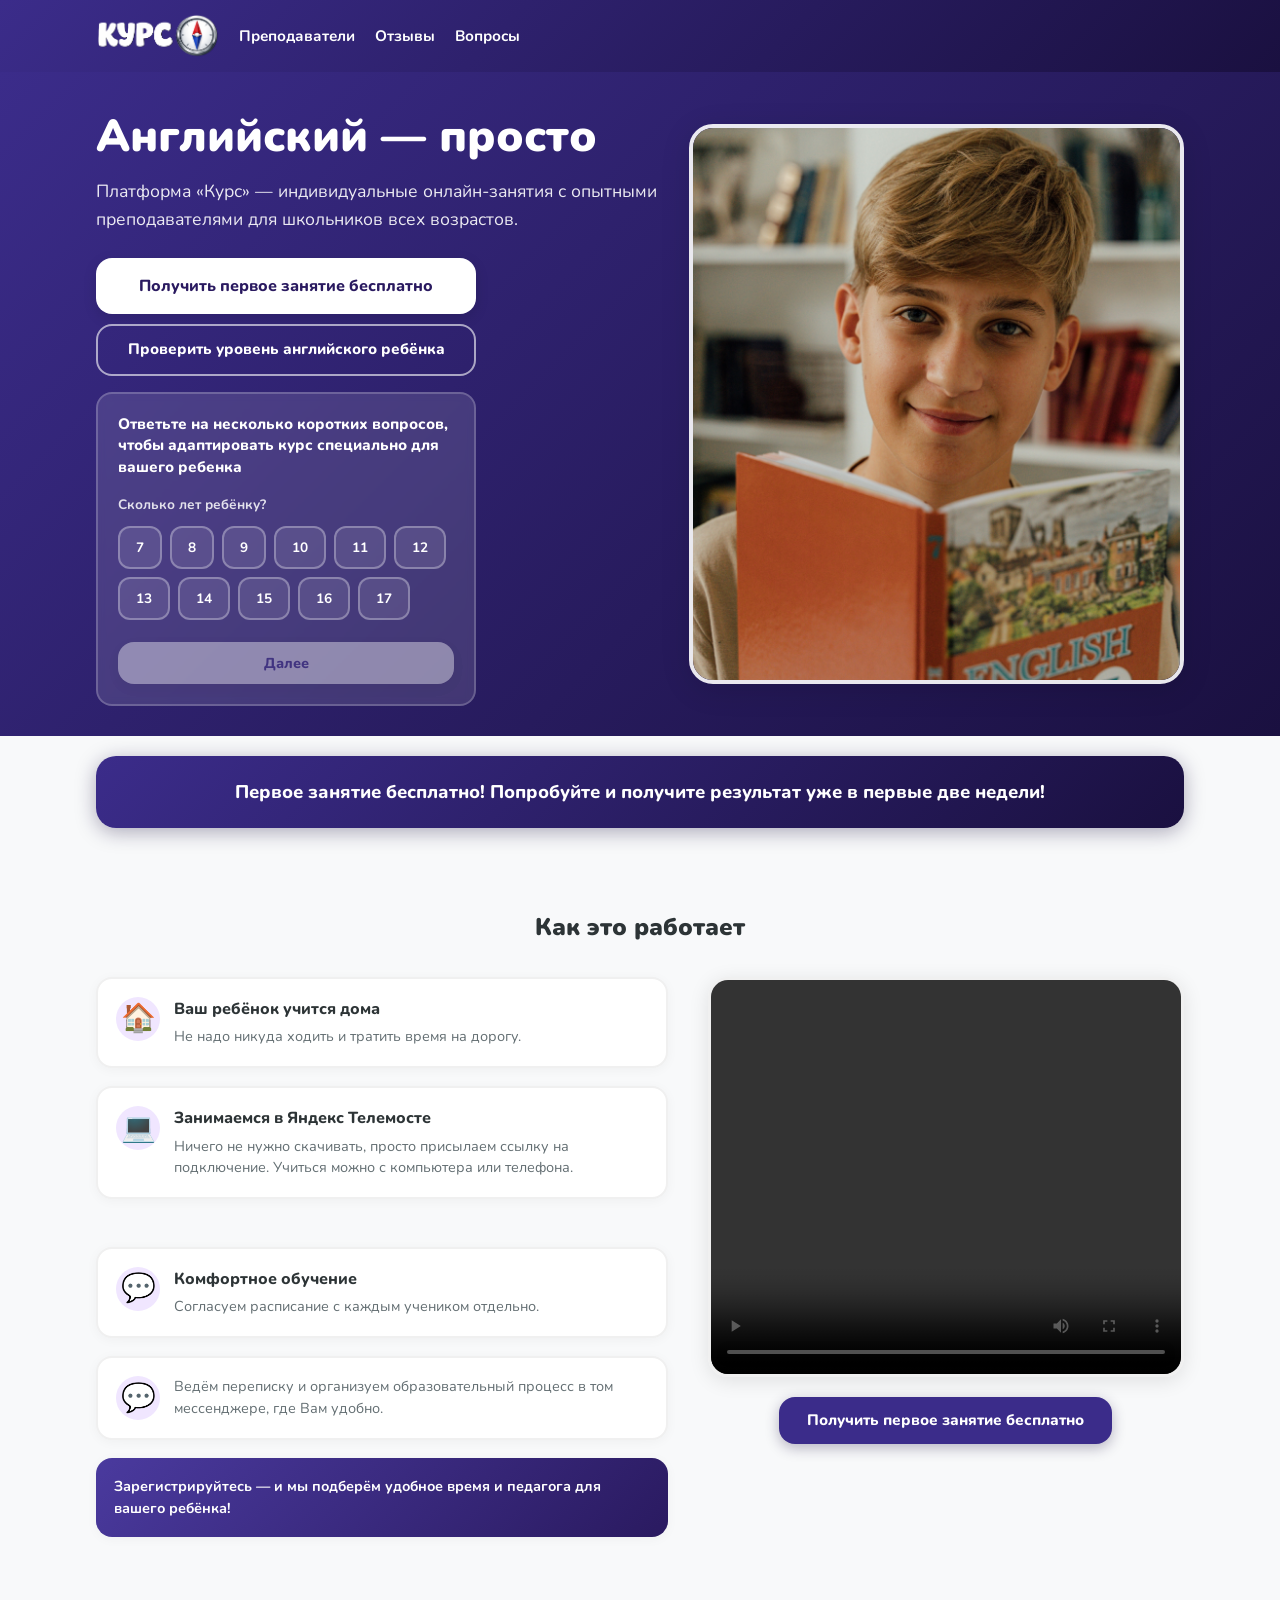
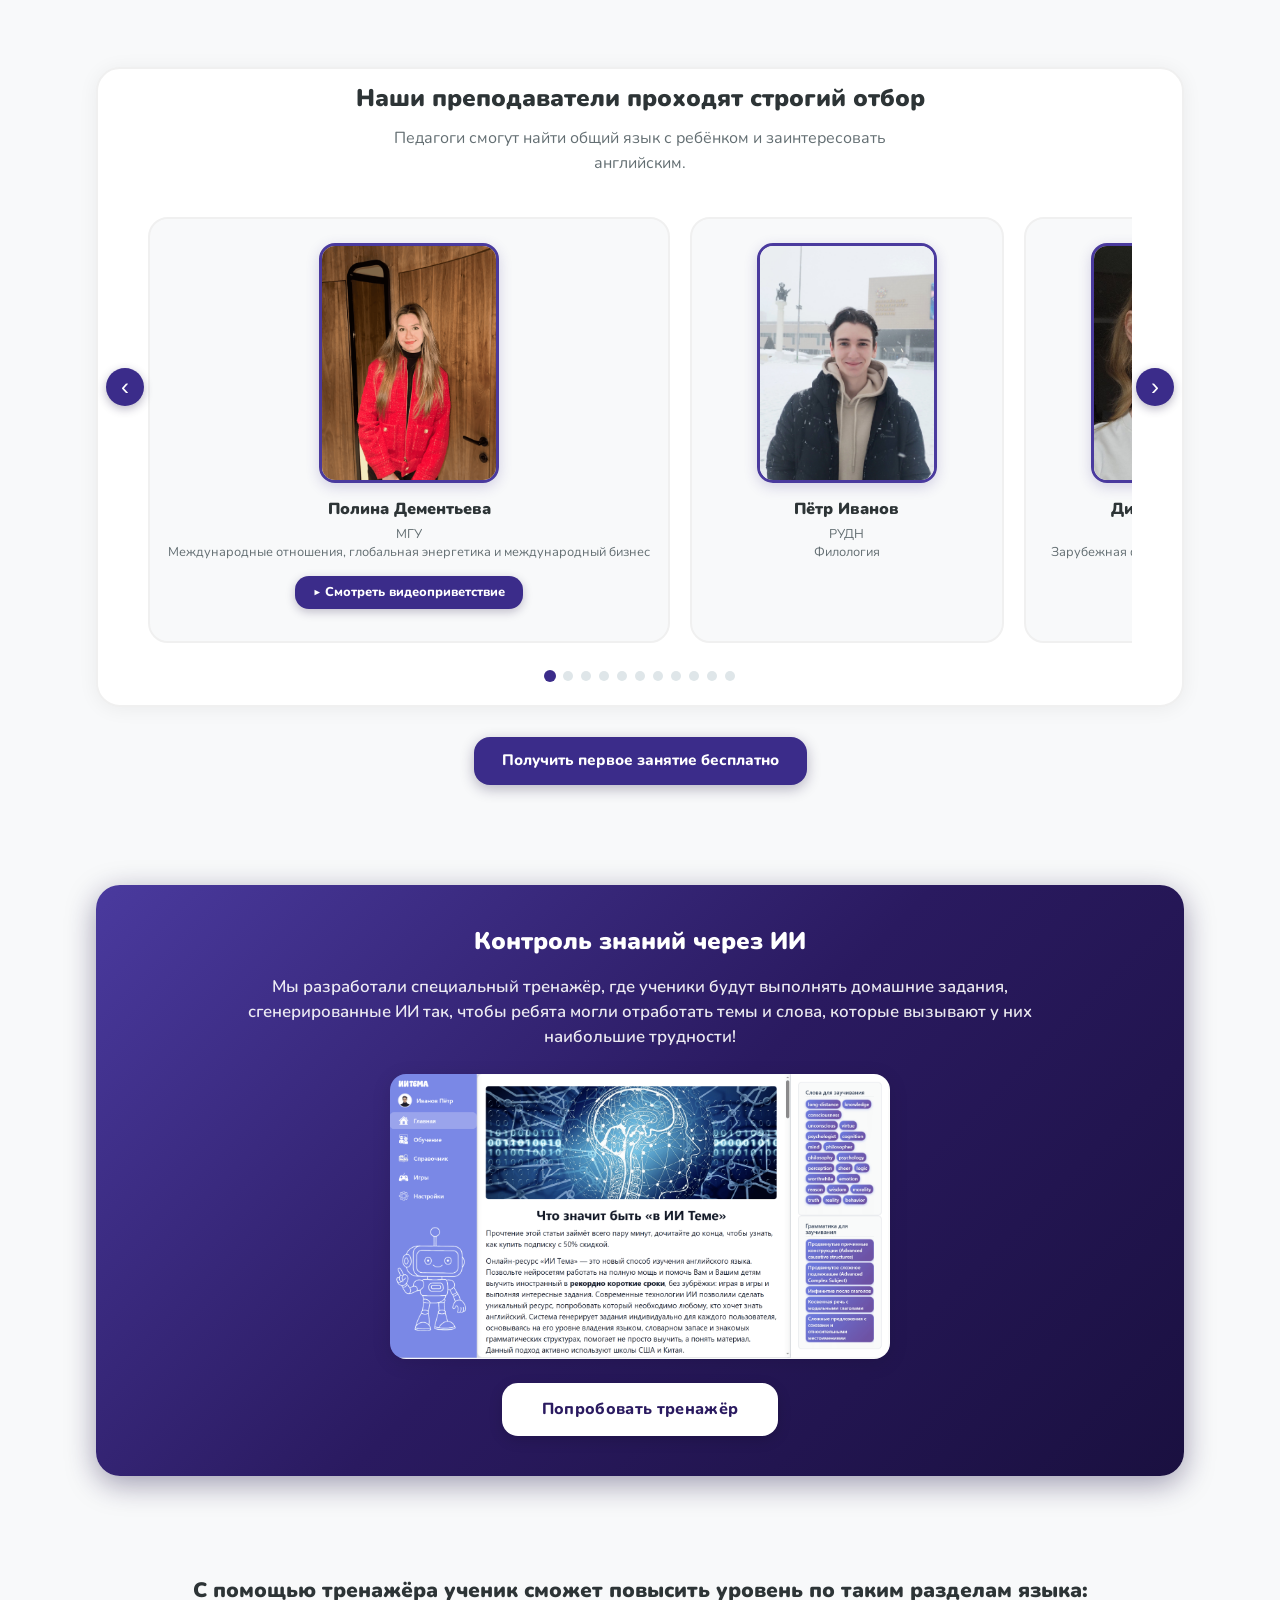
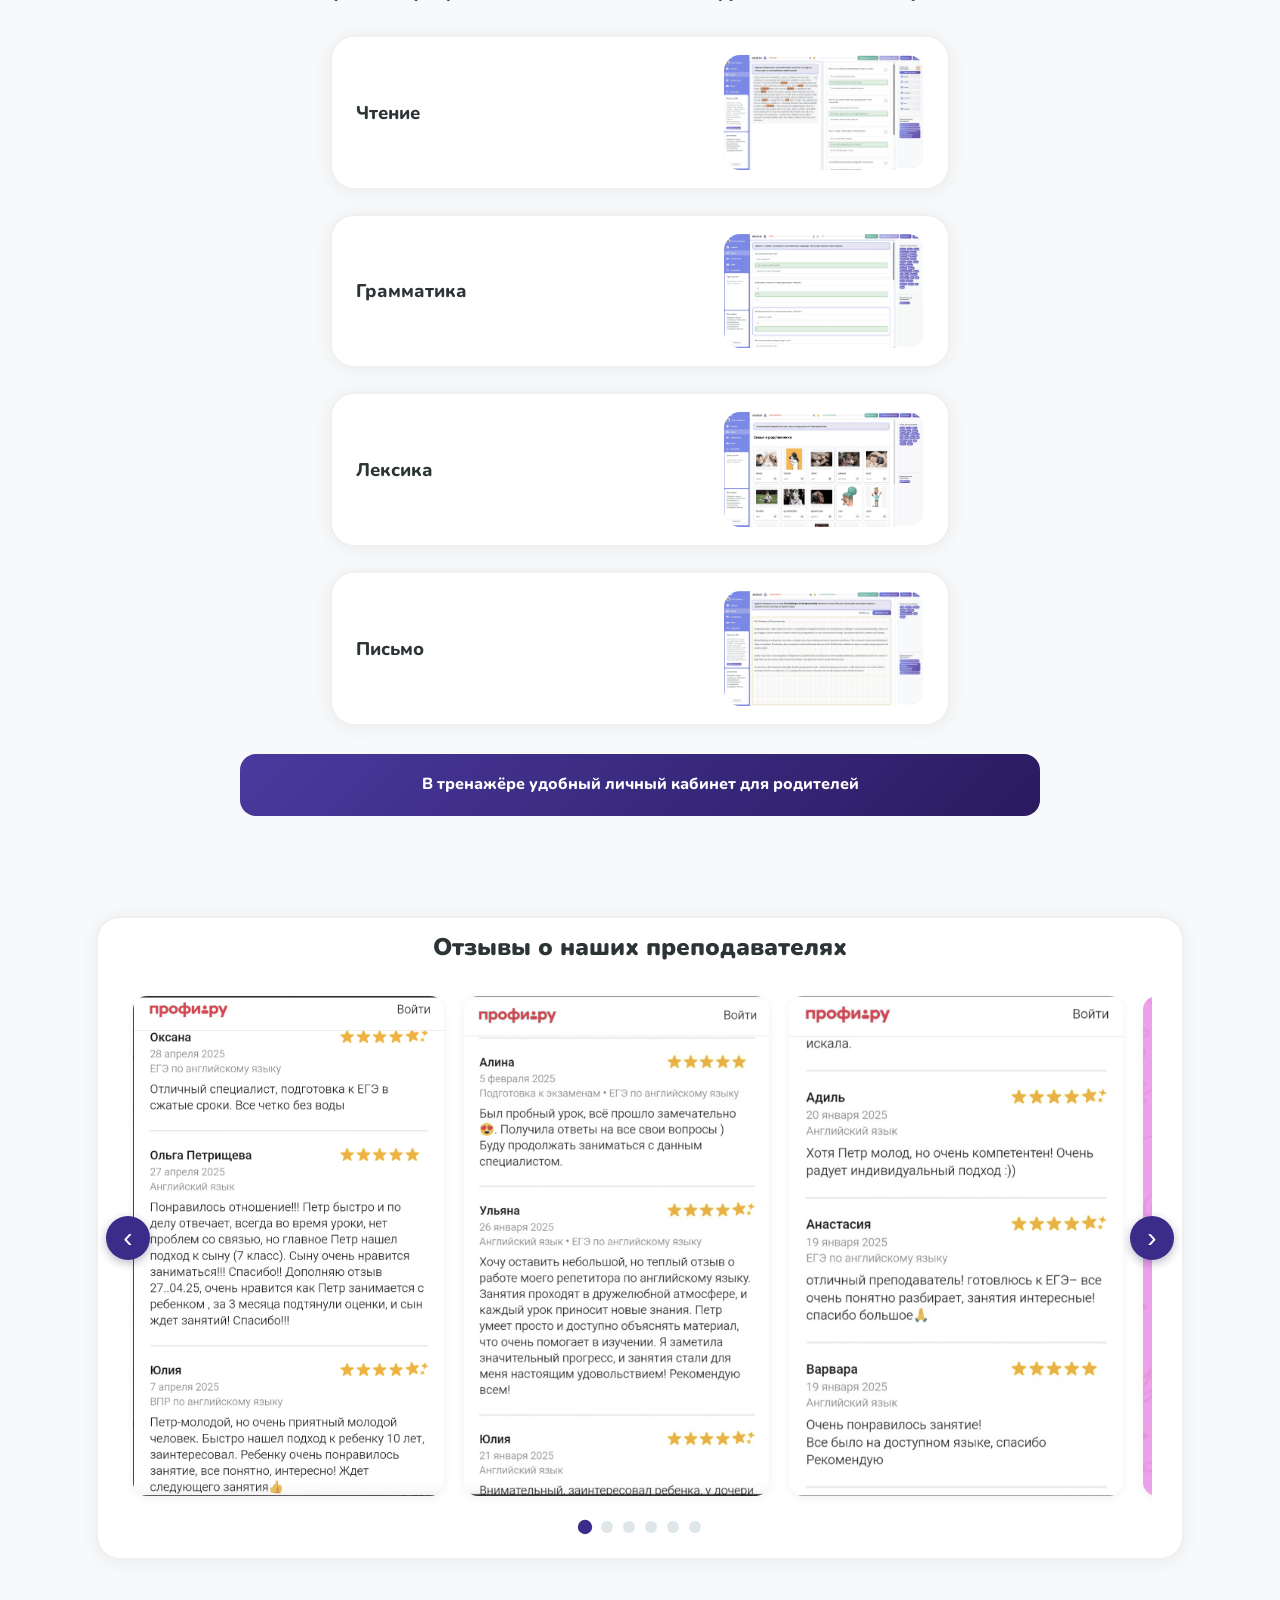
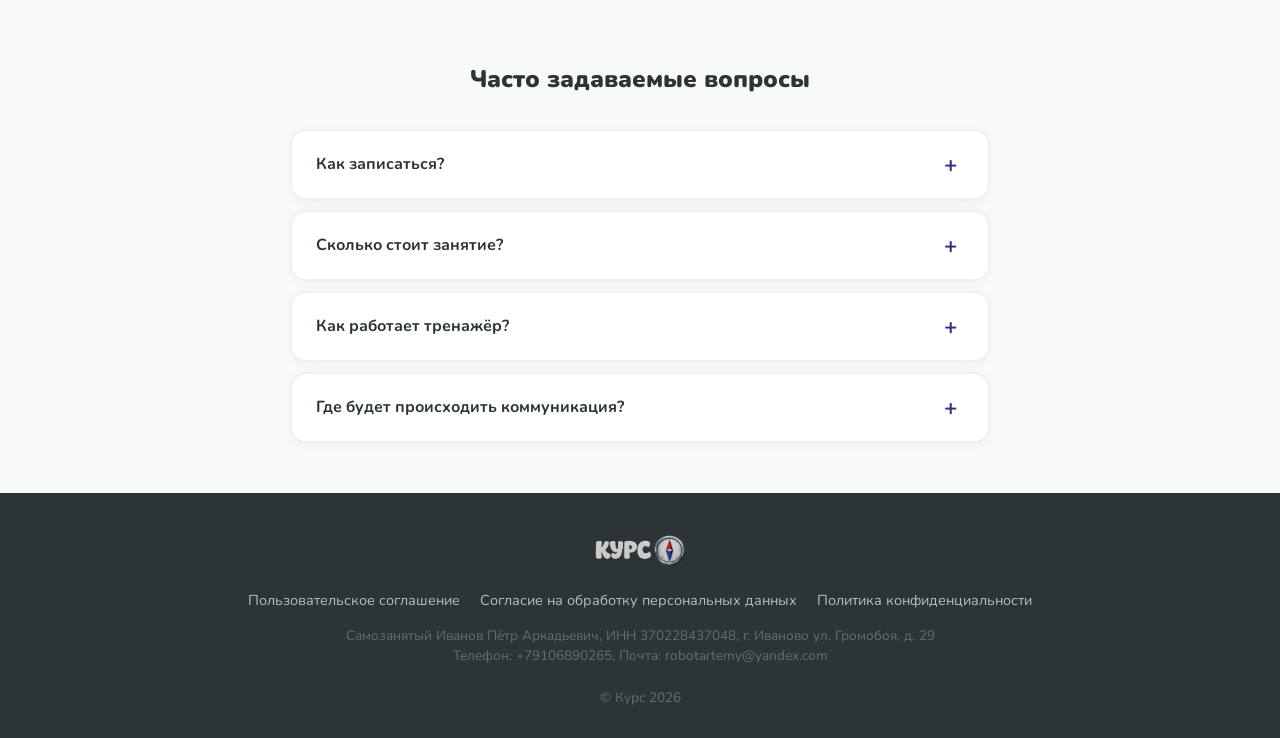
==== commit 4913b746: "-" ====
--- a/kurs_frontend/index.html
+++ b/kurs_frontend/index.html
@@ -57,7 +57,7 @@
       <div class="hero-text-wrapper">
         <div class="hero-text-container">
           <h1>Английский — просто</h1>
-          <p class="hero-subtitle">Платформа «Курс» — онлайн-занятия с опытными преподавателями в небольших группах для
+          <p class="hero-subtitle">Платформа «Курс» — индивидуальные онлайн-занятия с опытными преподавателями для
             школьников всех возрастов.</p>
           <div class="hero-buttons">
             <button class="btn btn-primary" onclick="openModal()">Получить первое занятие бесплатно</button>
@@ -100,14 +100,6 @@
             </div>
           </div>
           <div class="how-item">
-            <div class="how-icon">📝</div>
-            <div class="how-text">
-              <h4>Занятия в небольших группах</h4>
-              <p>~5 человек в группе — преподаватель уделяет внимание каждому и заинтересовывает школьников совместной
-                работой.</p>
-            </div>
-          </div>
-          <div class="how-item">
             <div class="how-icon">💻</div>
             <div class="how-text">
               <h4>Занимаемся в Яндекс Телемосте</h4>
@@ -119,7 +111,7 @@
             <div class="how-icon">💬</div>
             <div class="how-text">
               <h4>Комфортное обучение</h4>
-              <p>Согласуем расписание с каждой группой отдельно.</p>
+              <p>Согласуем расписание с каждым учеником отдельно.</p>
             </div>
           </div>
           <div class="how-item">
@@ -130,7 +122,7 @@
           </div>
           <div class="how-item how-item-accent" style="width:100%;">
             <div class="how-text">
-              <p>Зарегистрируйтесь — и мы подберём удобное время и группу для вашего ребёнка!</p>
+              <p>Зарегистрируйтесь — и мы подберём удобное время и педагога для вашего ребёнка!</p>
             </div>
           </div>
         </div>
@@ -419,7 +411,7 @@
             <span class="faq-icon">+</span>
           </button>
           <div class="faq-answer">
-            <p>Зависит от группы, определяемой по уровню языка, одно можно сказать точно, наше предложение по цене будет
+            <p>Первые 5 занятий бесплатно. Затем зависит от уровня языка и выбранного педагога, определяемой по уровню языка, одно можно сказать точно, наше предложение по цене будет
               одним из лучших, так как все наши бизнес-процессы оптимизированы.</p>
           </div>
         </div>
@@ -764,7 +756,7 @@
       var originalTitle = titleEl.textContent;
 
       // Меняем заголовок на нужную надпись
-      titleEl.textContent = "Пройдите регистрацию на платформе, чтобы мы могли связаться с вами и предложить подходящую группу для " + surveyData.name + "!";
+      titleEl.textContent = "Пройдите регистрацию на платформе, чтобы мы могли связаться с вами и предложить подходящего педагога для " + surveyData.name + "!";
 
       // Открываем модалку на вкладке регистрации
       switchAuthTab('register');
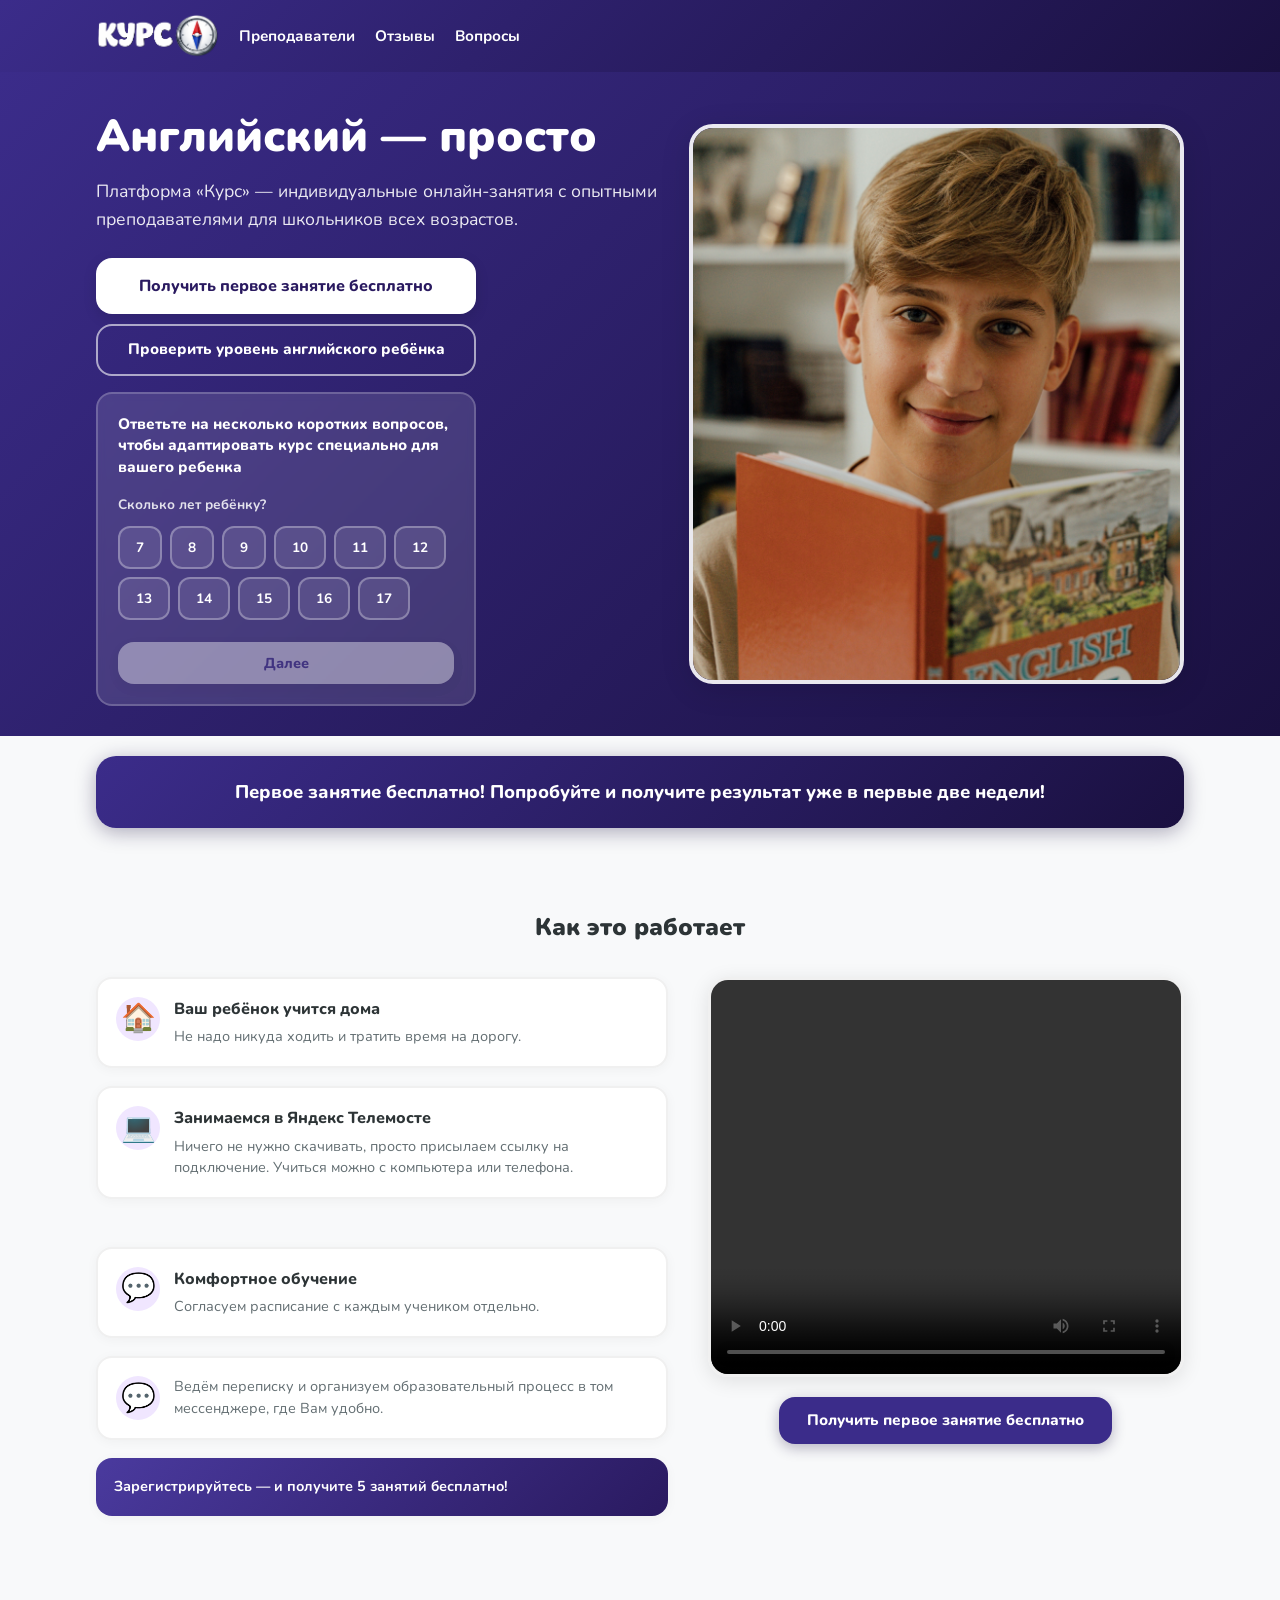
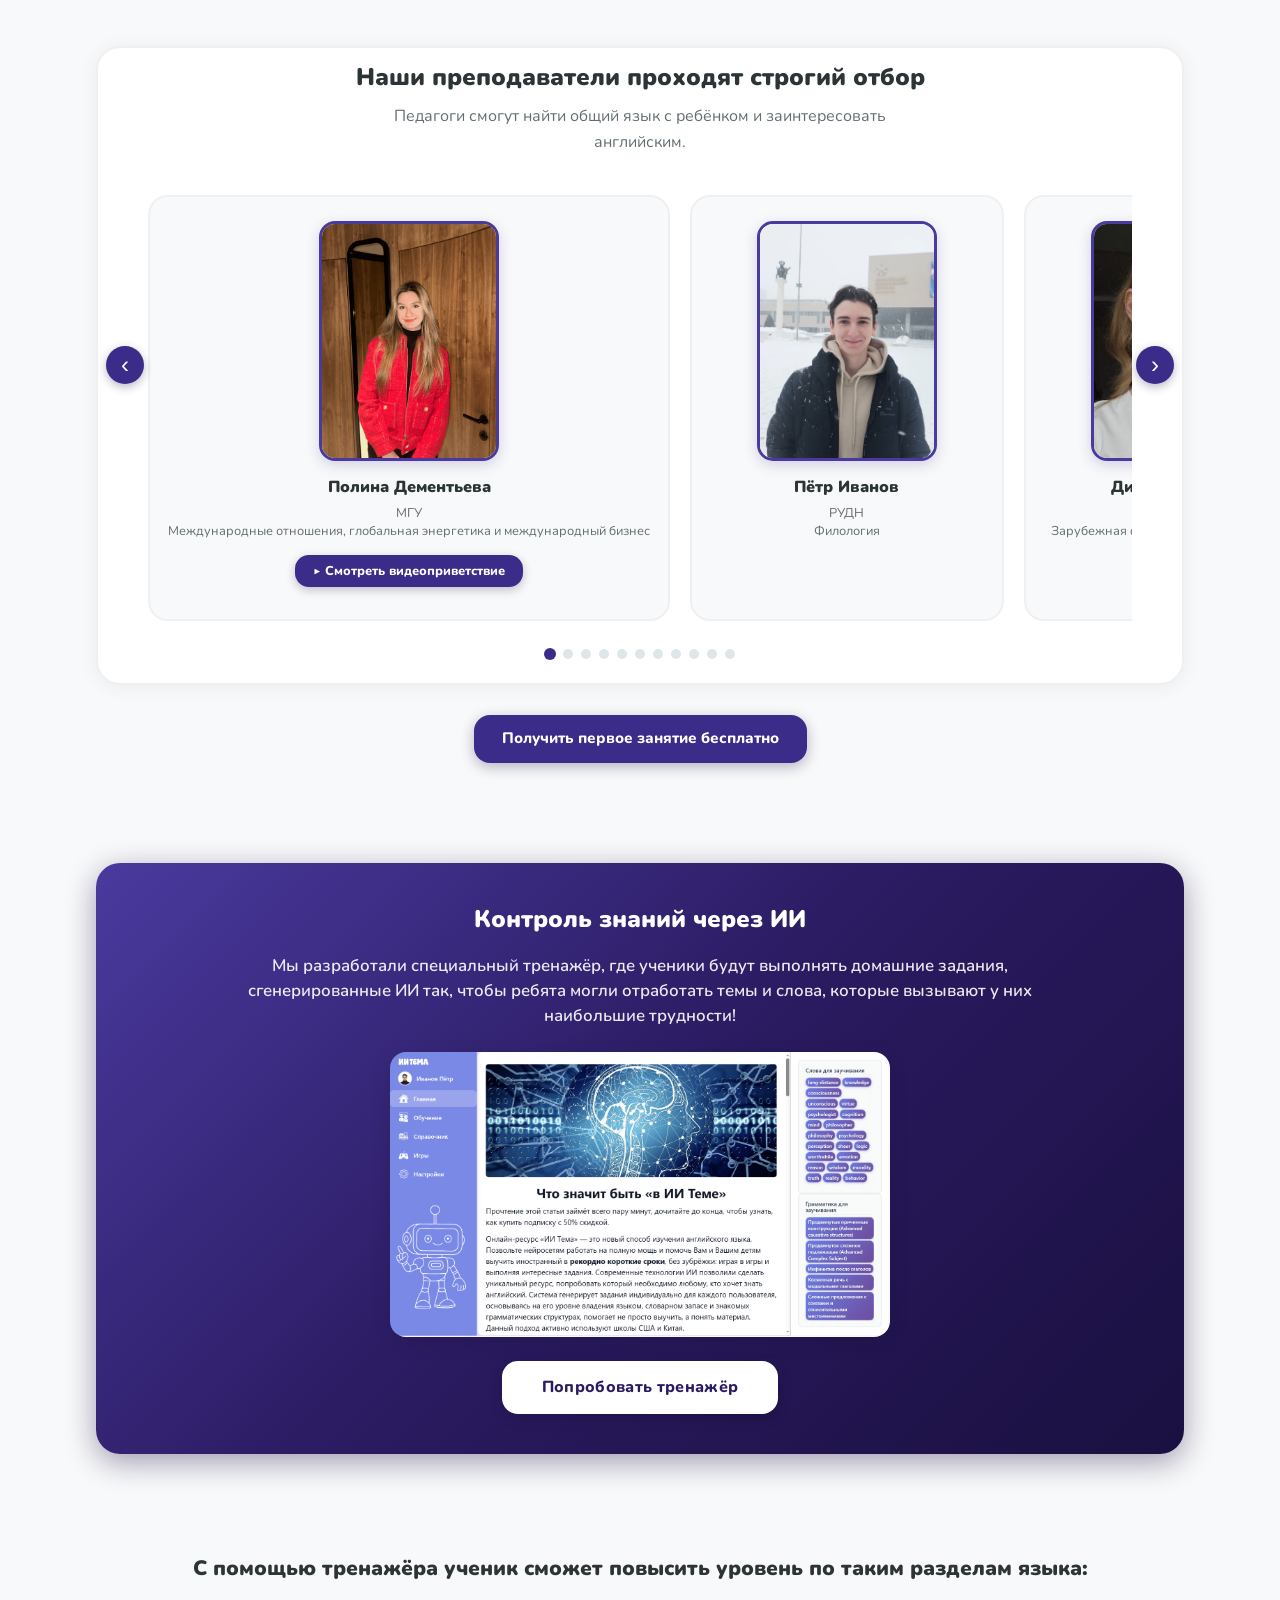
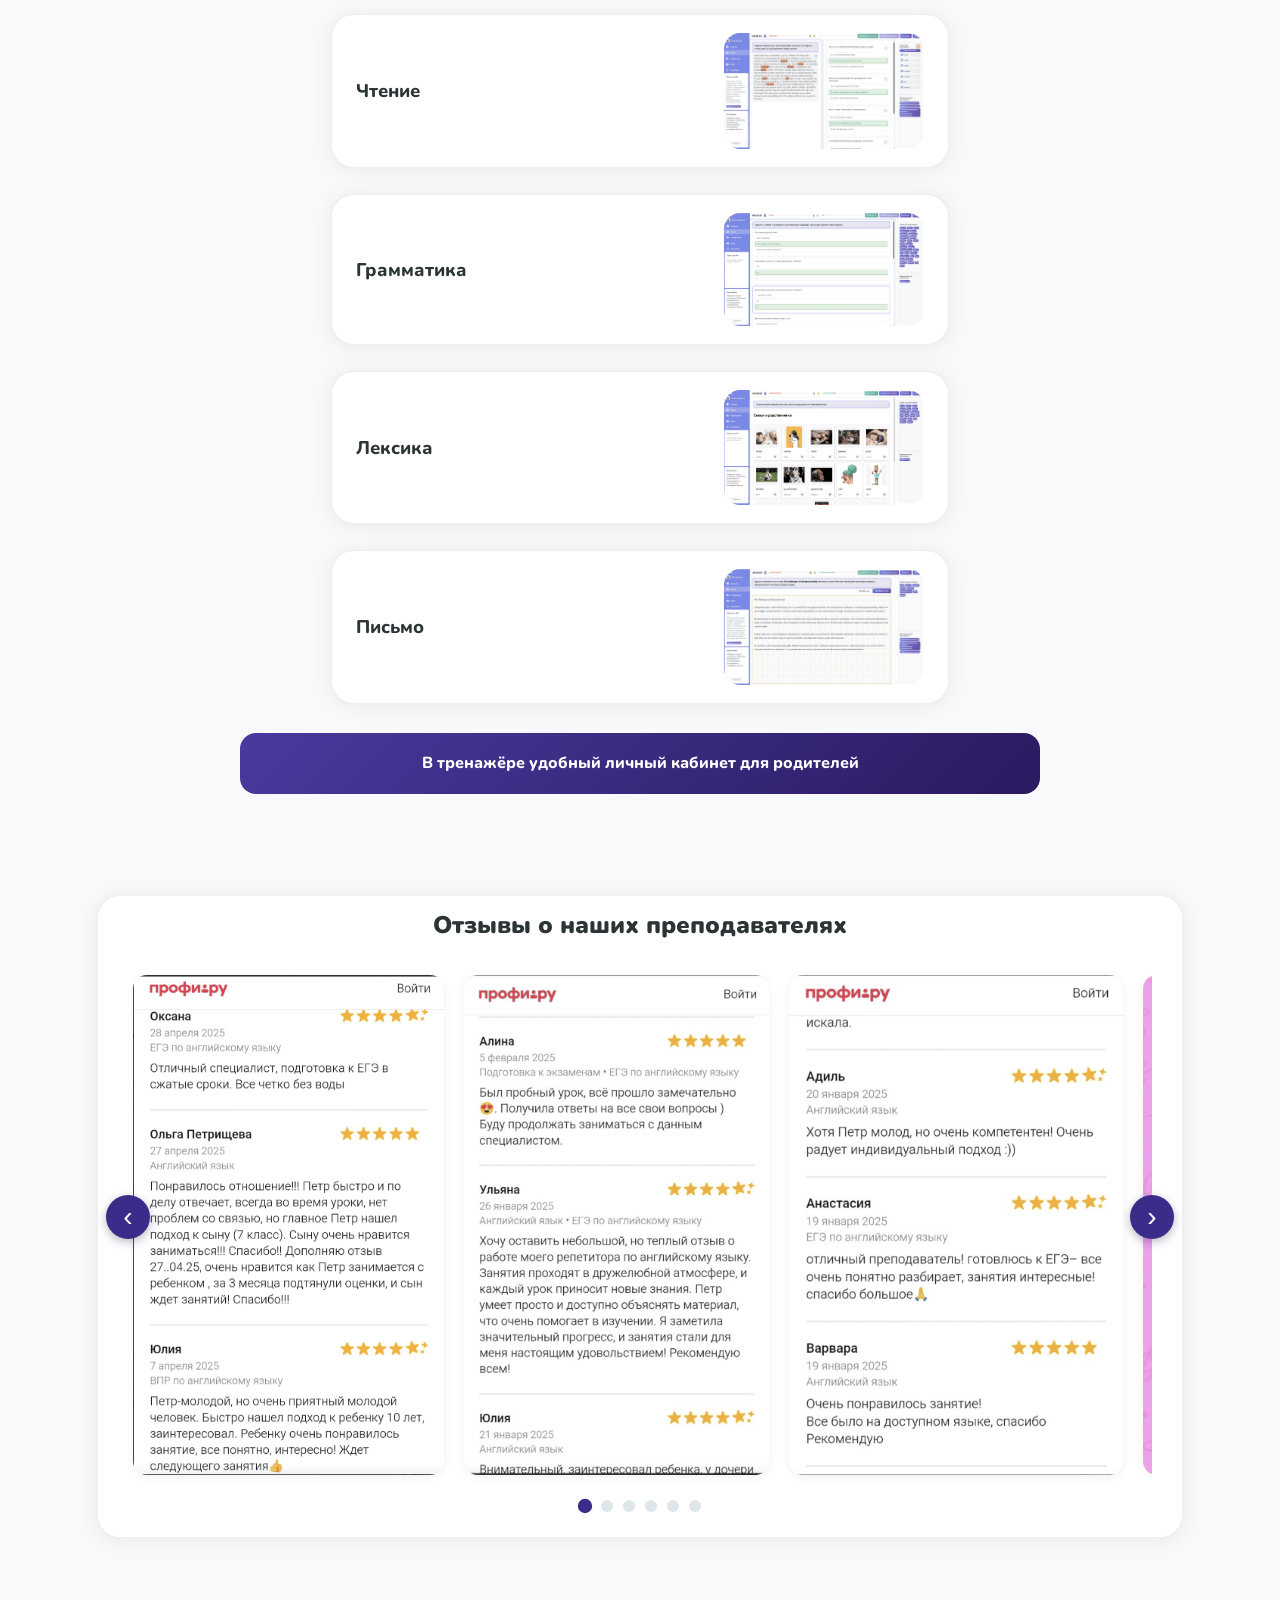
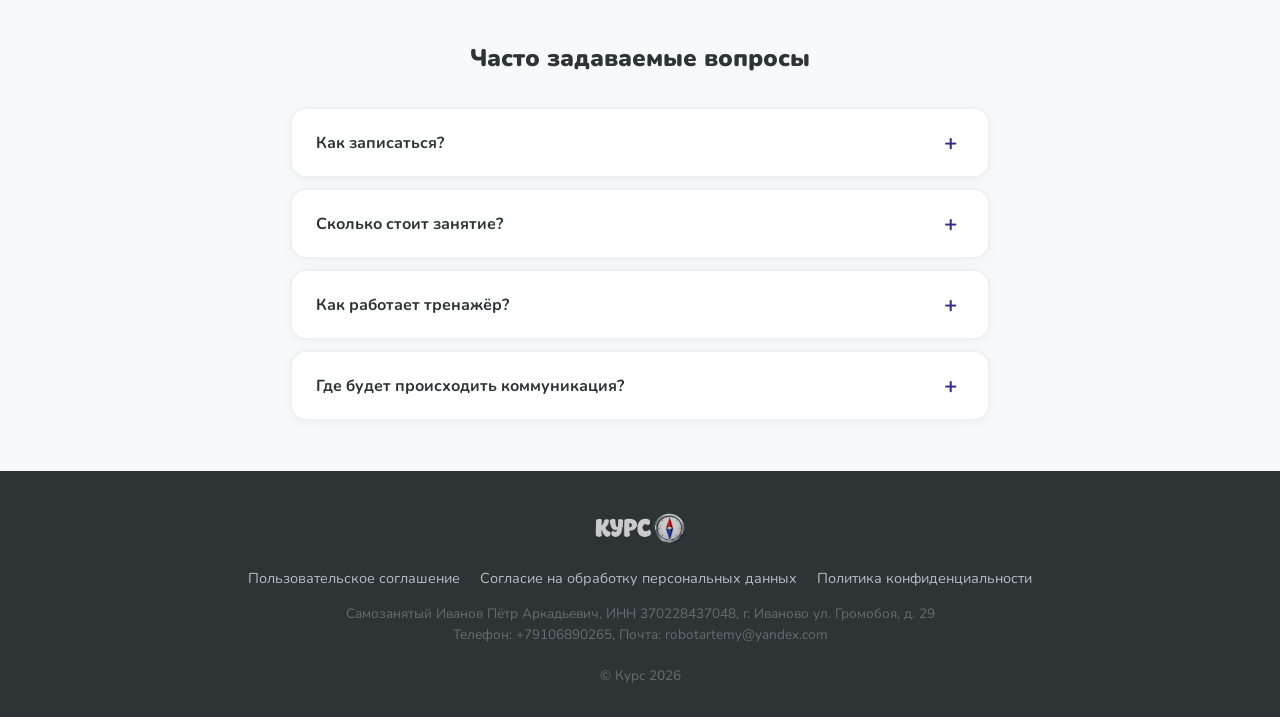
==== commit b31b7f9e: "-" ====
--- a/kurs_frontend/index.html
+++ b/kurs_frontend/index.html
@@ -122,7 +122,7 @@
           </div>
           <div class="how-item how-item-accent" style="width:100%;">
             <div class="how-text">
-              <p>Зарегистрируйтесь — и мы подберём удобное время и педагога для вашего ребёнка!</p>
+              <p>Зарегистрируйтесь — и получите 5 занятий бесплатно!</p>
             </div>
           </div>
         </div>
@@ -401,7 +401,7 @@
             <span class="faq-icon">+</span>
           </button>
           <div class="faq-answer">
-            <p>Зарегистрируйтесь и с Вами сразу свяжется наш менеджер, чтобы записать на бесплатное пробное занятие.</p>
+            <p>Зарегистрируйтесь и с Вами сразу свяжется наш менеджер, чтобы записать на бесплатные занятия.</p>
           </div>
         </div>
 
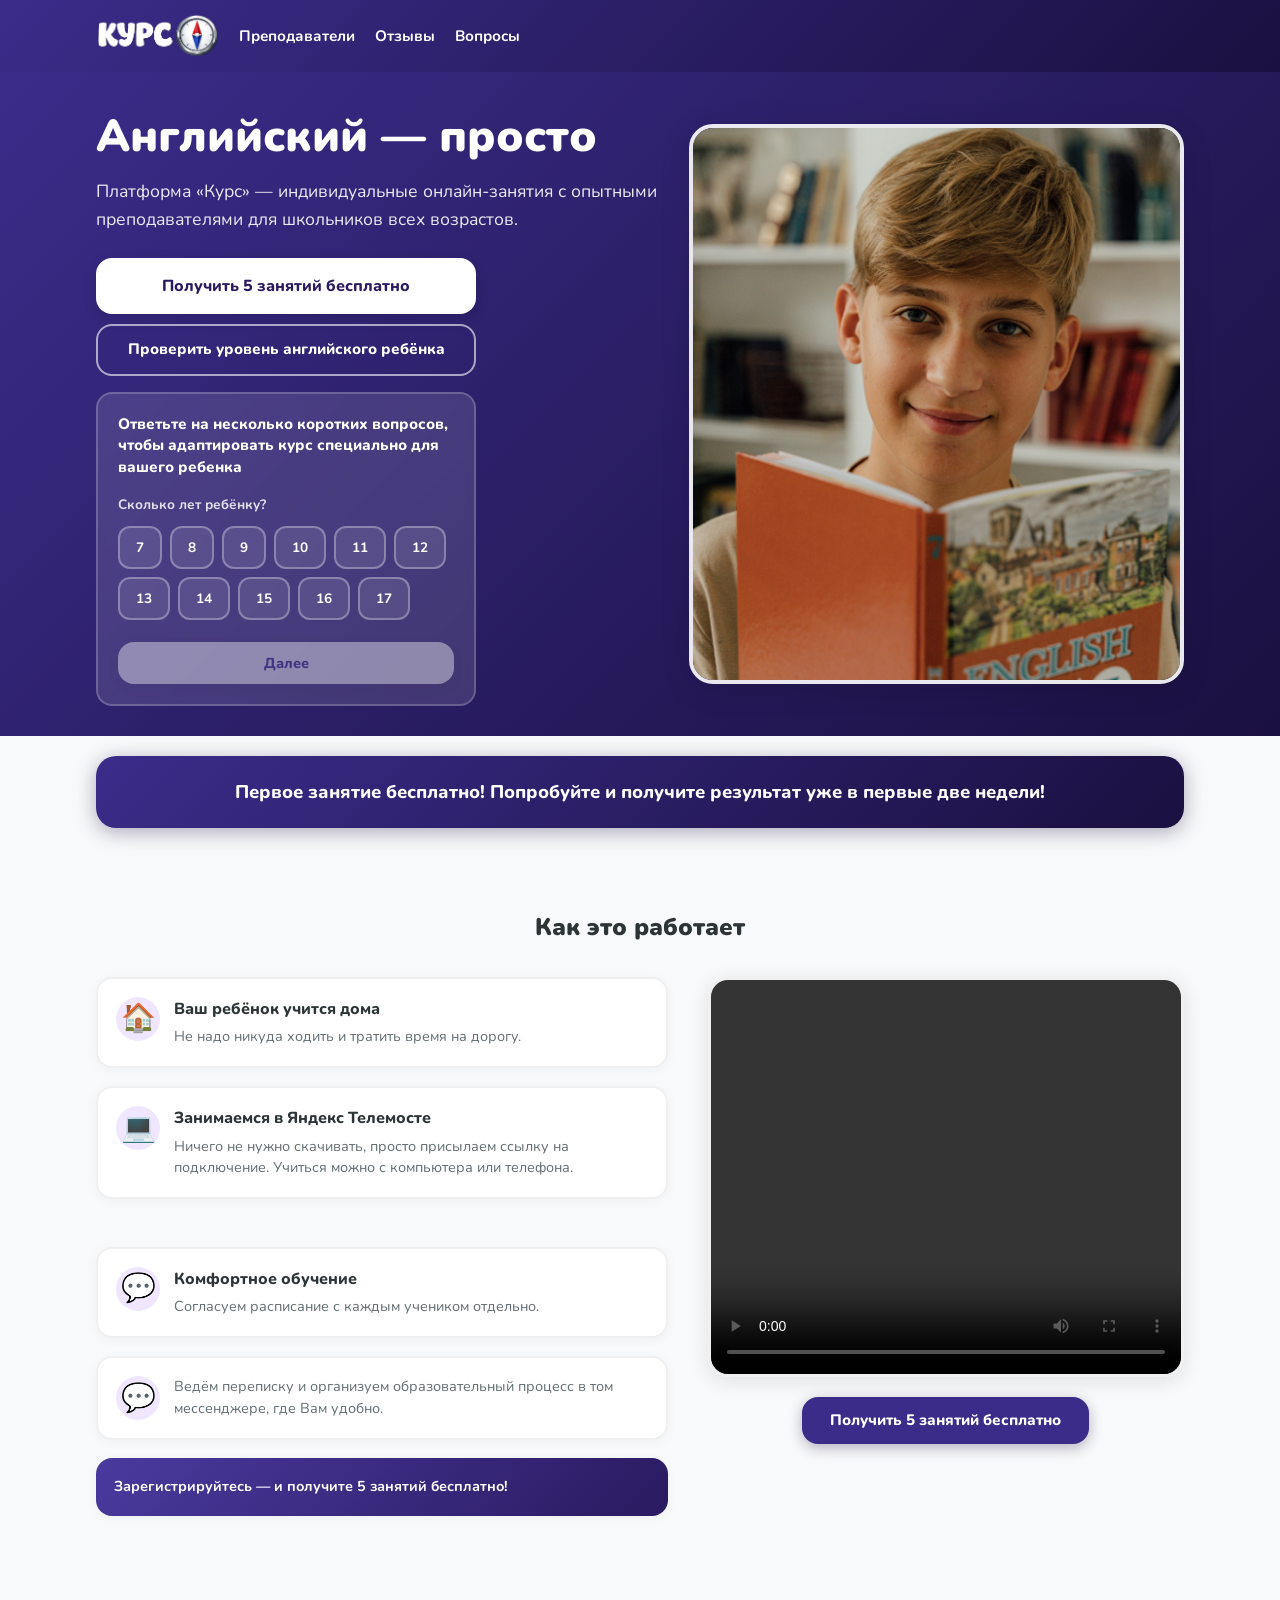
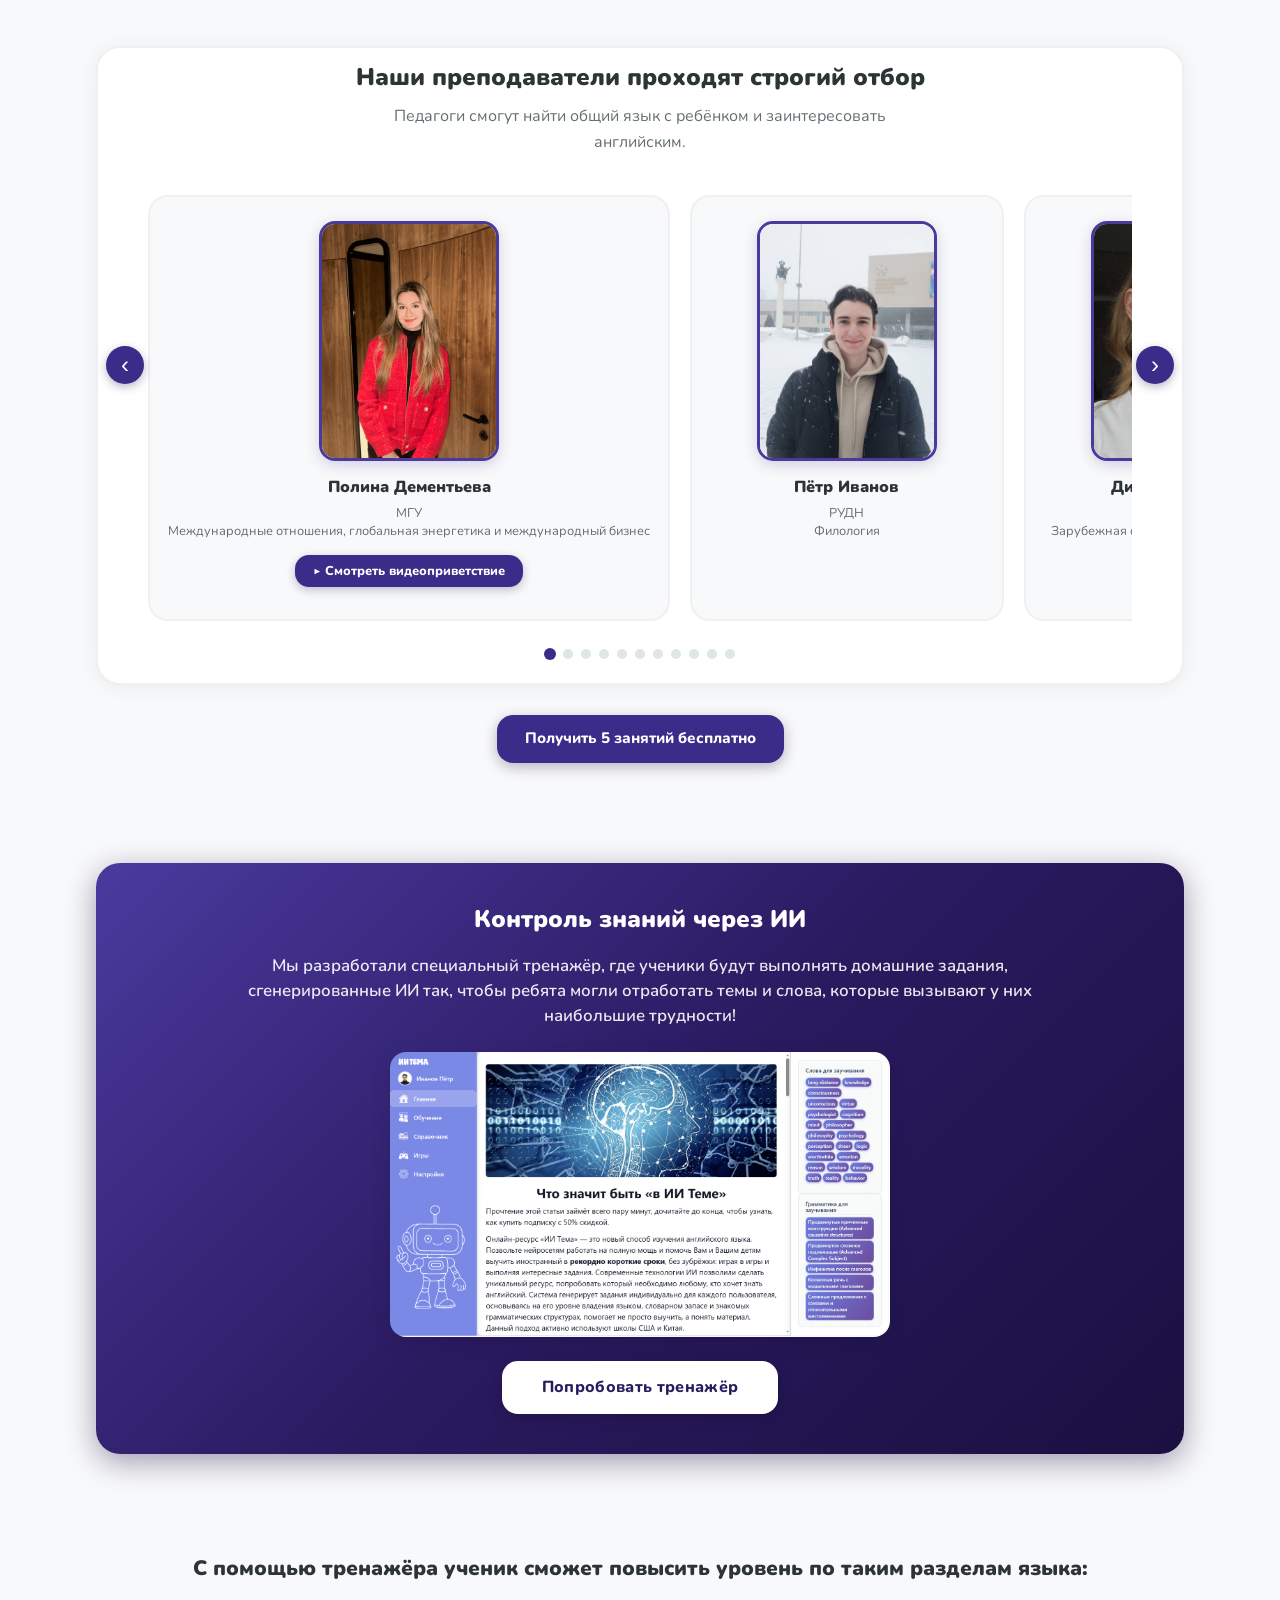
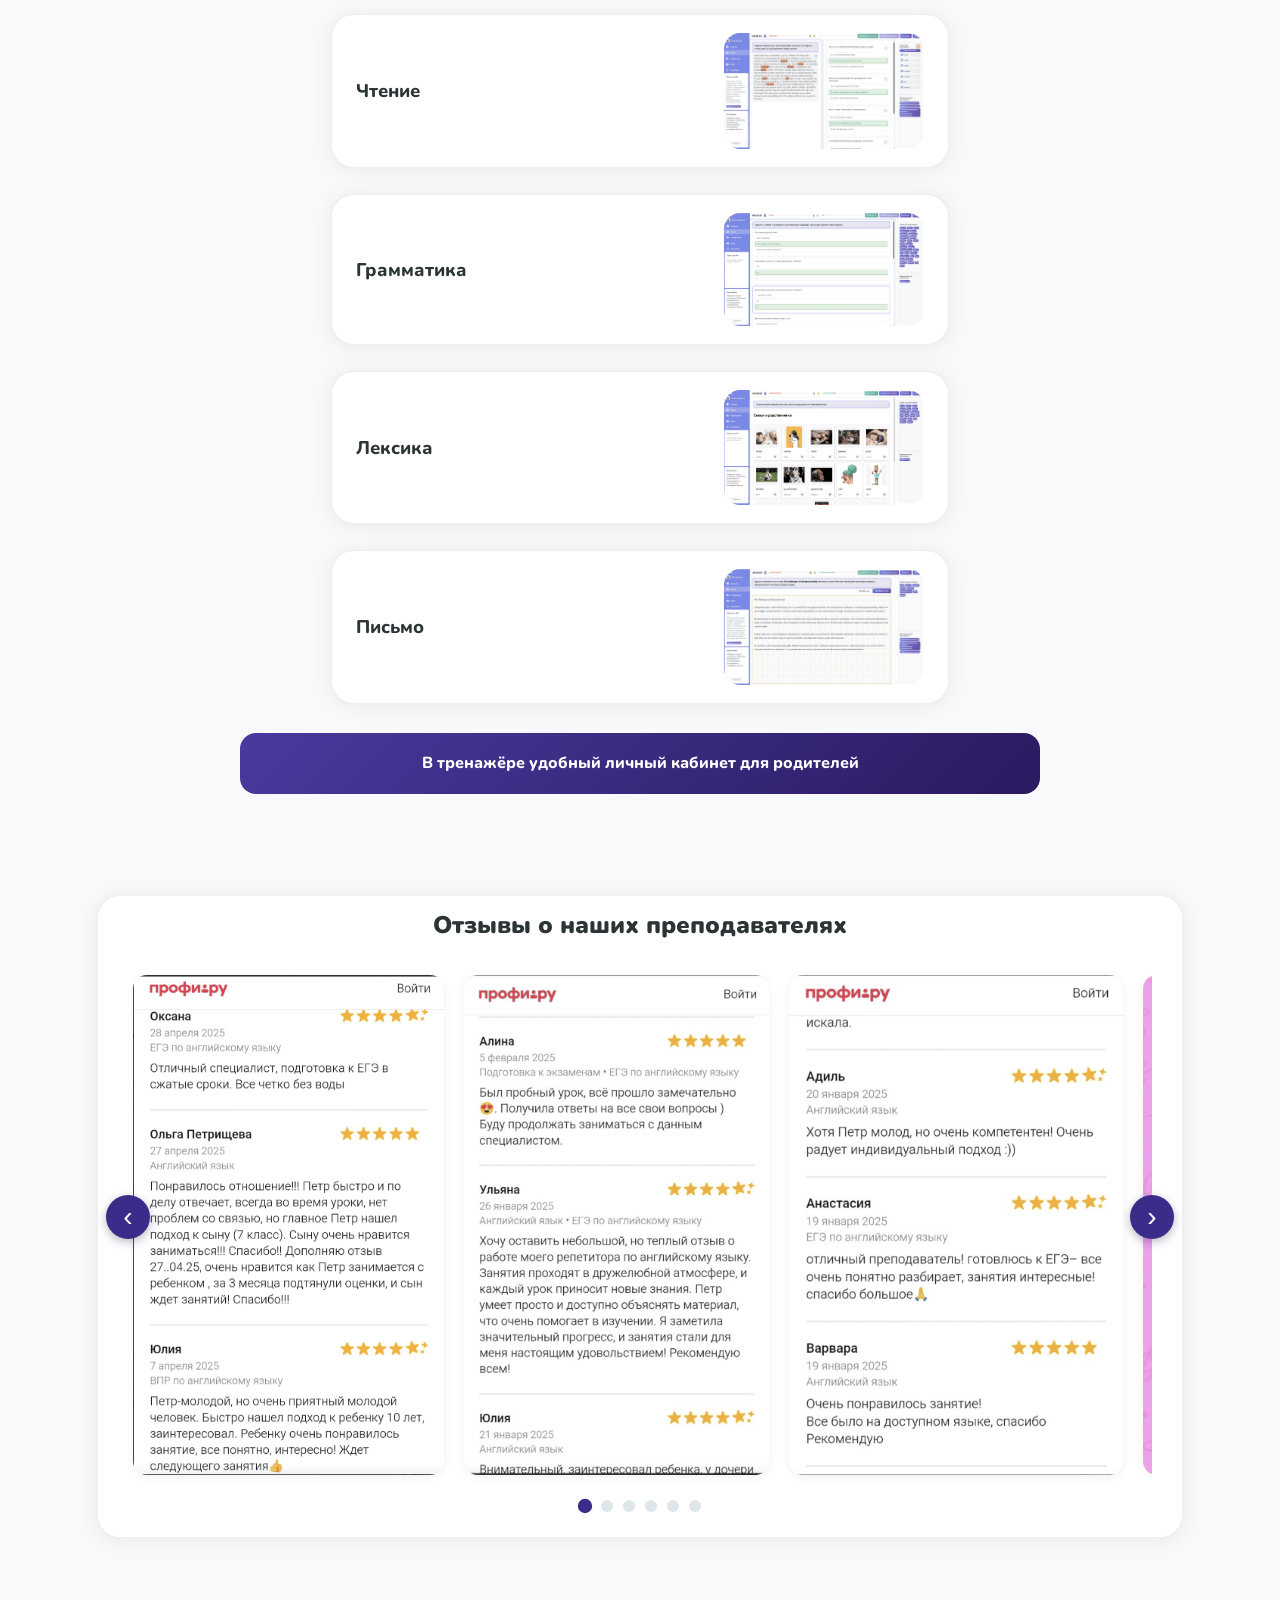
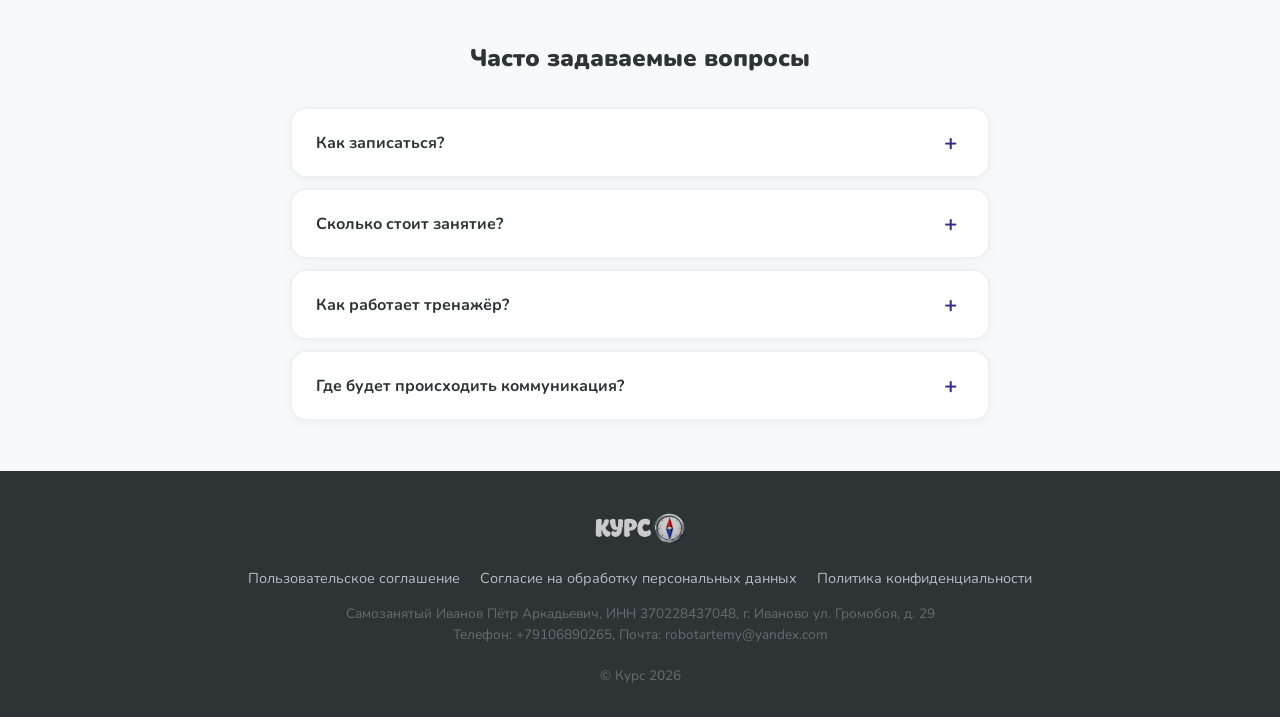
==== commit eb4f3748: "-" ====
--- a/kurs_frontend/index.html
+++ b/kurs_frontend/index.html
@@ -60,7 +60,7 @@
           <p class="hero-subtitle">Платформа «Курс» — индивидуальные онлайн-занятия с опытными преподавателями для
             школьников всех возрастов.</p>
           <div class="hero-buttons">
-            <button class="btn btn-primary" onclick="openModal()">Получить первое занятие бесплатно</button>
+            <button class="btn btn-primary" onclick="openModal()">Получить 5 занятий бесплатно</button>
             <button class="btn btn-secondary" onclick="openTestModal()">Проверить уровень английского ребёнка</button>
           </div>
           <!-- === ОПРОСНИК ВСЕГДА ВИДЕН === -->
@@ -132,7 +132,7 @@
             Ваш браузер не поддерживает видео.
           </video>
           <div style="margin-top: 20px; text-align: center;">
-            <button class="btn btn-primary" onclick="openModal()">Получить первое занятие бесплатно</button>
+            <button class="btn btn-primary" onclick="openModal()">Получить 5 занятий бесплатно</button>
           </div>
         </div>
       </div>
@@ -277,7 +277,7 @@
       </div>
 
       <div style="text-align:center; margin-top: 30px;">
-        <button class="btn btn-primary" onclick="openModal()">Получить первое занятие бесплатно</button>
+        <button class="btn btn-primary" onclick="openModal()">Получить 5 занятий бесплатно</button>
       </div>
     </div>
   </section>
@@ -462,7 +462,7 @@
       <button class="modal-close" onclick="closeModal()">&times;</button>
       <div class="modal-body">
         <p class="modal-title">
-          Чтобы получить бесплатное занятие, полезные материалы и специальное предложение, войдите в свой аккаунт!
+          Чтобы получить 5 занятий бесплатно, полезные материалы и специальное предложение, войдите в свой аккаунт!
         </p>
         <div class="auth-buttons">
           <button class="btn btn-auth active" id="btnLoginTab" onclick="switchAuthTab('login')">Вход</button>
--- a/kurs_frontend/index.css
+++ b/kurs_frontend/index.css
@@ -322,7 +322,7 @@
   box-shadow: 0 6px 20px rgba(26, 16, 64, 0.4);
 }
 
-/* Кнопка "Получить первое занятие бесплатно" в hero — яркая, белая */
+/* Кнопка "Получить бесплатно" в hero — яркая, белая */
 .hero .btn-primary {
   background: #ffffff;
   color: #2a1a60;
